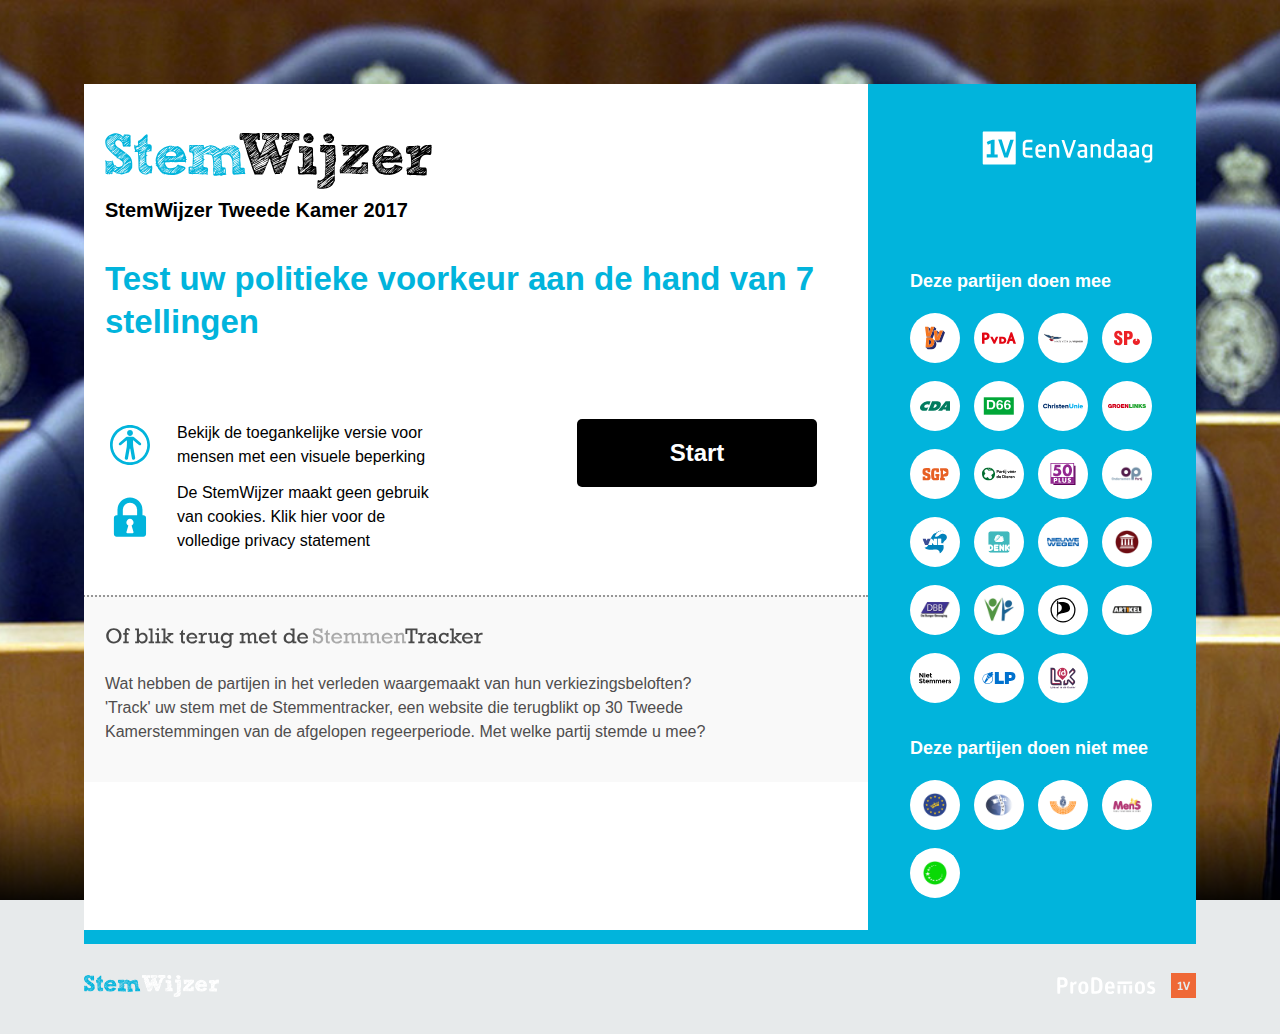
==== stemwijzer/index.html @ e11b2cb2 "orginised code" ====
<!DOCTYPE html>
<html lang="en">
    <head>
        <meta charset="UTF-8">
        <meta name="viewport" content="width=device-width, initial-scale=1.0">
        <meta http-equiv="X-UA-Compatible" content="ie=edge">
        <link rel="stylesheet" href="public/css/stemwijzer.css">
        <link rel="stylesheet" href="public/css/style.css">
        <title>StemWijzer</title>
    </head>
    <body>
        <div class="flex-wrapper">
            <div class="flex-wrapper__content">
                <div class="content">
                    <div class="application">
                        <div id="intro" data-section-name="intro" data-screen-id="1" class="active">
                            <div class="intro">
                                <div class="intro__comment">
                                    <a href="/" class="logo logo--stemwijzer"><span>StemWijzer</span></a>
                                    <div class="subject">
                                        StemWijzer Tweede Kamer 2017							
                                    </div>
                                    <div class="comment">
                                        <h2 class="comment__title">Test uw politieke voorkeur aan de hand van <span id="statementsAmount"></span> stellingen</h2>
                                        <p class="comment__description"><em> </em></p>
                                        <button class="btn btn--big btn--black btn--start js-start" onclick="start()">Start</button>
                                        <a class="intro__xsable" href="xsable">Bekijk de toegankelijke versie voor mensen met een visuele beperking</a>
                                        <a class="intro__privacy" href="privacy.html" target="_blank">De StemWijzer maakt geen gebruik van cookies. Klik hier voor de volledige privacy statement</a>
                                    </div>
                                    <div class="intro__adv">
                                        <div class="adv__container">
                                            <h2 class="adv__title">
                                                <a href="https://www.stemmentracker.nl/" target="_blank">
                                                <img src="public/gfx/logo-stemmentracker.svg"></a>
                                            </h2>
                                            <p class="adv__description">Wat hebben de partijen in het verleden waargemaakt van hun verkiezingsbeloften? 'Track' uw stem met de Stemmentracker, een website die terugblikt op 30 Tweede Kamerstemmingen van de afgelopen regeerperiode. Met welke partij stemde u mee?</p>
                                        </div>
                                    </div>
                                </div>
                                <div class="intro__parties">
                                    <div class="parties__logos">
                                        <img class="parties__partner" src="public/gfx/logo-1v.svg">
                                    </div>
                                    <h3 class="parties__title parties__title--highlight">Deze partijen doen mee</h3>
                                    <div class="parties">
                                        <div class="party">
                                            <a href="http://vvd.nl" target="_blank">
                                            <img class="party__logo" src="logos/vvd.svg" alt="VVD" title="VVD">
                                            </a>
                                        </div>
                                        <div class="party">
                                            <a href="https://www.pvda.nl/verkiezingen/verkiezingsprogramma/" target="_blank">
                                            <img class="party__logo" src="logos/pvda.svg" alt="PvdA" title="PvdA">
                                            </a>
                                        </div>
                                        <div class="party">
                                            <a href="http://pvv.nl/" target="_blank">
                                            <img class="party__logo" src="logos/pvv.svg" alt="PVV" title="PVV">
                                            </a>
                                        </div>
                                        <div class="party">
                                            <a href="https://www.sp.nl/" target="_blank">
                                            <img class="party__logo" src="logos/sp.svg" alt="SP" title="SP">
                                            </a>
                                        </div>
                                        <div class="party">
                                            <a href="https://www.cda.nl/" target="_blank">
                                            <img class="party__logo" src="logos/cda.svg" alt="CDA" title="CDA">
                                            </a>
                                        </div>
                                        <div class="party">
                                            <a href="http://d66.nl" target="_blank">
                                            <img class="party__logo" src="logos/d66.svg" alt="D66" title="D66">
                                            </a>
                                        </div>
                                        <div class="party">
                                            <a href="https://www.christenunie.nl/" target="_blank">
                                            <img class="party__logo" src="logos/christenunie.svg" alt="ChristenUnie" title="ChristenUnie">
                                            </a>
                                        </div>
                                        <div class="party">
                                            <a href="https://groenlinks.nl/" target="_blank">
                                            <img class="party__logo" src="logos/groenlinks.svg" alt="GroenLinks" title="GroenLinks">
                                            </a>
                                        </div>
                                        <div class="party">
                                            <a href="https://www.sgp.nl/" target="_blank">
                                            <img class="party__logo" src="logos/sgp.svg" alt="SGP" title="SGP">
                                            </a>
                                        </div>
                                        <div class="party">
                                            <a href="https://www.partijvoordedieren.nl/" target="_blank">
                                            <img class="party__logo" src="logos/pvdd.svg" alt="Partij voor de Dieren" title="Partij voor de Dieren">
                                            </a>
                                        </div>
                                        <div class="party">
                                            <a href="http://50pluspartij.nl/" target="_blank">
                                            <img class="party__logo" src="logos/50plus.svg" alt="50Plus" title="50Plus">
                                            </a>
                                        </div>
                                        <div class="party">
                                            <a href="http://www.ondernemerspartij.nl" target="_blank">
                                            <img class="party__logo" src="logos/ondernemerspartij.png" alt="OndernemersPartij" title="OndernemersPartij">
                                            </a>
                                        </div>
                                        <div class="party">
                                            <a href="http://vnl.nu" target="_blank">
                                            <img class="party__logo" src="logos/vnl.svg" alt="VNL" title="VNL">
                                            </a>
                                        </div>
                                        <div class="party">
                                            <a href="https://www.bewegingdenk.nl/" target="_blank">
                                            <img class="party__logo" src="logos/denk.svg" alt="DENK" title="DENK">
                                            </a>
                                        </div>
                                        <div class="party">
                                            <a href="http://nieuwewegen.nu" target="_blank">
                                            <img class="party__logo" src="logos/nieuwewegen.png" alt="Nieuwe Wegen" title="Nieuwe Wegen">
                                            </a>
                                        </div>
                                        <div class="party">
                                            <a href="https://forumvoordemocratie.nl/" target="_blank">
                                            <img class="party__logo" src="logos/forumvoordemocratie.png" alt="Forum voor Democratie" title="Forum voor Democratie">
                                            </a>
                                        </div>
                                        <div class="party">
                                            <a href="http://www.deburgerbeweging.nl/" target="_blank">
                                            <img class="party__logo" src="logos/burgerbeweging (2).png" alt="De Burger Beweging" title="De Burger Beweging">
                                            </a>
                                        </div>
                                        <div class="party">
                                            <a href="http://www.vrijzinnigepartij.nl" target="_blank">
                                            <img class="party__logo" src="logos/vrijzinnigepartij.png" alt="Vrijzinnige Partij" title="Vrijzinnige Partij">
                                            </a>
                                        </div>
                                        <div class="party">
                                            <a href="https://piratenpartij.nl/" target="_blank">
                                            <img class="party__logo" src="logos/piratenpartij.svg" alt="Piratenpartij" title="Piratenpartij">
                                            </a>
                                        </div>
                                        <div class="party">
                                            <a href="http://www.artikel1.org" target="_blank">
                                            <img class="party__logo" src="logos/artikel1.png" alt="Artikel 1" title="Artikel 1">
                                            </a>
                                        </div>
                                        <div class="party">
                                            <a href="http://www.nietstemmers.nl" target="_blank">
                                            <img class="party__logo" src="logos/nietstemmers.svg" alt="Niet Stemmers" title="Niet Stemmers">
                                            </a>
                                        </div>
                                        <div class="party">
                                            <a href="http://www.stemlp.nl" target="_blank">
                                            <img class="party__logo" src="logos/libertarischepartij.svg" alt="Libertarische Partij" title="Libertarische Partij">
                                            </a>
                                        </div>
                                        <div class="party">
                                            <a href="http://lokaalindekamer.nl" target="_blank">
                                            <img class="party__logo" src="logos/lokaalindekamer.svg" alt="Lokaal in de Kamer" title="Lokaal in de Kamer">
                                            </a>
                                        </div>
                                    </div>
                                    <h3 class="nonparties__title parties__title--highlight">Deze partijen doen niet mee</h3>
                                    <div class="nonparties">
                                        <div class="party">
                                            <a href="https://www.geenpeil.nl" target="_blank">
                                            <img class="party__logo" src="public/gfx/parties/geenpeil.png" alt="Geen Peil" title="Geen Peil">
                                            </a>
                                        </div>
                                        <div class="party">
                                            <a href="http://www.jezusleeft.nl/" target="_blank">
                                            <img class="party__logo" src="public/gfx/parties/jezusleeft.png" alt="Jezus Leeft" title="Jezus Leeft">
                                            </a>
                                        </div>
                                        <div class="party">
                                            <a href="https://stemnl.nl/web/Pages/index.html" target="_blank">
                                            <img class="party__logo" src="public/gfx/parties/stemnl.png" alt="StemNL" title="StemNL">
                                            </a>
                                        </div>
                                        <div class="party">
                                            <a href="https://sites.google.com/site/parasolpartijenstartpagina/" target="_blank">
                                            <img class="party__logo" src="public/gfx/parties/mensspirit.png" alt="MenS en Spirit/Basisinkomen Partij/V-R" title="MenS en Spirit/Basisinkomen Partij/V-R">
                                            </a>
                                        </div>
                                        <div class="party">
                                            <a href="https://deverkiezingswijzer.nl/politieke-partij/vrije-democratische-partij/" target="_blank">
                                            <img class="party__logo" src="public/gfx/parties/vdp.png" alt="Vrije Democratische Partij" title="Vrije Democratische Partij">
                                            </a>
                                        </div>
                                    </div>
                                </div>
                            </div>
                        </div>
                    </div>
                </div>
            </div>
        </div>
        <!-- Statement -->
        <div id="statements" data-section-name="statements" class="section active">
            <div class="statement js-statement" data-screen-id="29">
                <div class="statement__wrapper">
                    <h1 class="statement__title focused" tabindex="0" id="title"></h1>
                    <p class="statement__description" id="statement"></p>
                </div>
                <details class="statement__opinions js-parties-opinions" open="">
                    <summary class="opinions__title">Wat vinden de partijen?</summary>
                    <div class="opinions__wrapper">
                        <div class="opinion opinion--agree">
                            <h3 class="opinion__subtitle">Eens</h3>
                            <div id="opinionAgree">
                                <!-- <details class="opinion__party">
                                    <summary class="party__title">D66</summary>
                                    <p class="party__description">"D66 wil meer Europese Defensiesamenwerking. Ons streven voor de lange termijn is een Europese krijgsmacht. Met een vijandig Rusland en terreurorganisatie ISIS aan onze buitengrenzen heeft de EU dat ook nodig. Een Europese krijgsmacht is ook veel goedkoper dan wanneer ieder land alles zelf doet."</p>
                                </details> -->
                            </div>
                        </div>
                        <div class="opinion opinion--neither">
                            <h3 class="opinion__subtitle">Geen van beide</h3>
                            <div id="opinionAmbivalent">
                                <!-- <details class="opinion__party">
                                    <summary class="party__title">Niet Stemmers</summary>
                                    <p class="party__description">Geen toelichting gegeven</p>
                                </details> -->
                            </div>
                        </div>
                        <div class="opinion opinion--disagree">
                            <h3 class="opinion__subtitle">Oneens</h3>
                            <div id="opinionContra">
                                <!-- <details class="opinion__party">
                                    <summary class="party__title">VVD</summary>
                                    <p class="party__description">"Nederland moet zeggenschap houden over het eigen leger. Wij zijn daarom tegen een Europees leger. Wel is het goed om afspraken te maken over bijvoorbeeld gezamenlijke investeringen. "</p>
                                </details> -->
                            </div>
                        </div>
                    </div>
                </details>
                <div class="statement__actions">
                    <button class="btn btn--big btn--black btn--answer js-button-answer" data-position="1" onclick="awnser(3)">Eens</button>
                    <button class="btn btn--big btn--black btn--answer js-button-answer" data-position="0" onclick="awnser(2)">Geen van beide</button>
                    <button class="btn btn--big btn--black btn--answer js-button-answer" data-position="-1" onclick="awnser(1)">Oneens</button>
                    <button class="btn btn--big btn--skip" data-position="-2">
                    <span class="btn__skip--desktop" onclick="awnser()">Sla deze vraag over</span>
                    <span class="btn__skip--mobile">Swipe om over te slaan</span>
                    </button>
                </div>
            </div>
        </div>
        <!-- Result -->
        <div class="result" id="result">
            <div class="result__header">
                <h1 class="result__title">Uw mening komt het best overeen met: <span class="title__subtitle js-podium-winner">PvdA</span></h1>
                <div class="result__podium js-podium">
                    <div class="podium__item js-podium-item" data-party-id="1079" data-party-name="PvdA" style="display: inline-block;">
                        <svg class="podium__figure" version="1.1" viewBox="0 0 160 160">
                            <circle r="79" cy="81" cx="81" stroke-width="1" stroke="#D5D5D5" fill="#E7EAEB"></circle>
                            <circle r="62" cy="81" cx="81" stroke="" fill="#fff"></circle>
                            <circle class="figure__doughnut js-podium-item-doughnut" data-percentage="53" r="70" cy="81" cx="81" stroke-width="16" stroke="#01B4DC" fill="none"></circle>
                        </svg>
                        <a href="https://www.pvda.nl/verkiezingen/verkiezingsprogramma/"><img class="podium__party" src="logos/pvda.svg" title="PvdA" alt="PvdA"></a>
                        <span class="figure__caption"><strong><span class=" js-podium-item-percentage">53</span>%</strong>overeenkomst</span>
                    </div>
                    <div class="podium__item js-podium-item" data-party-id="1078" data-party-name="VVD" style="display: inline-block;">
                        <svg class="podium__figure" version="1.1" viewBox="0 0 160 160">
                            <circle r="79" cy="81" cx="81" stroke-width="1" stroke="#D5D5D5" fill="#E7EAEB"></circle>
                            <circle r="62" cy="81" cx="81" stroke="" fill="#fff"></circle>
                            <circle class="figure__doughnut js-podium-item-doughnut" data-percentage="50" r="70" cy="81" cx="81" stroke-width="16" stroke="#01B4DC" fill="none"></circle>
                        </svg>
                        <a href="http://vvd.nl"><img class="podium__party" src="logos/vvd.svg" title="VVD" alt="VVD"></a>
                        <span class="figure__caption"><strong><span class=" js-podium-item-percentage">50</span>%</strong>overeenkomst</span>
                    </div>
                    <div class="podium__item js-podium-item" data-party-id="1082" data-party-name="SGP" style="display: inline-block;">
                        <svg class="podium__figure" version="1.1" viewBox="0 0 160 160">
                            <circle r="79" cy="81" cx="81" stroke-width="1" stroke="#D5D5D5" fill="#E7EAEB"></circle>
                            <circle r="62" cy="81" cx="81" stroke="" fill="#fff"></circle>
                            <circle class="figure__doughnut js-podium-item-doughnut" data-percentage="50" r="70" cy="81" cx="81" stroke-width="16" stroke="#01B4DC" fill="none"></circle>
                        </svg>
                        <a href="https://www.sgp.nl/"><img class="podium__party" src="logos/sgp.svg" title="SGP" alt="SGP"></a>
                        <span class="figure__caption"><strong><span class=" js-podium-item-percentage">50</span>%</strong>overeenkomst</span>
                    </div>
                    <div class="podium__item js-podium-item" data-party-id="1100" data-party-name="Lokaal in de Kamer" style="display: none;">
                    </div>
                </div>
                <button class="btn btn--black btn--two-rows btn--compare-top">Vergelijk uw mening <span class="btn__subtitle">met deze partijen</span></button>
            </div>
        </div>
        <div class="footer">
            <div class="footer__wrapper">
                <div class="footer__logo footer__logo--stemwijzer">
                    <div class="logo logo--stemwijzer logo--stemwijzer-white js-home"></div>
                </div>
                <ul class="footer__navigation js-navigation">
                </ul>
                <div class="footer__navigation footer__navigation--home">
                    <a class="navigation__item navigation__item--no-arrow" href="#" target="_blank">Cookie Disclaimer</a>
                    <a class="navigation__item navigation__item--no-arrow" href="#" target="_blank">Colofon</a>
                </div>
                <div class="footer__logo footer__logo--prodemos">
                    <a class="logo logo--prodemos" href="https://www.prodemos.nl" target="_blank"></a>
                    <a class="logo logo--1v" href="http://www.eenvandaag.nl" target="_blank"></a>
                </div>
            </div>
        </div>
        <script src="js/data.js"></script>
        <script src="js/script.js"></script>
    </body>
</html>
---- stemwijzer/public/css/stemwijzer.css ----
html,
body,
div,
span,
applet,
object,
iframe,
h1,
h2,
h3,
h4,
h5,
h6,
p,
blockquote,
pre,
a,
abbr,
acronym,
address,
big,
cite,
code,
del,
dfn,
em,
img,
ins,
kbd,
q,
s,
samp,
small,
strike,
strong,
sub,
sup,
tt,
var,
b,
u,
i,
center,
dl,
dt,
dd,
ol,
ul,
li,
fieldset,
form,
label,
legend,
table,
caption,
tbody,
tfoot,
thead,
tr,
th,
td,
article,
aside,
canvas,
details,
embed,
figure,
figcaption,
footer,
header,
hgroup,
menu,
nav,
output,
ruby,
section,
summary,
time,
mark,
audio,
video {
    margin: 0;
    padding: 0;
    border: 0;
    font-size: 100%;
    font: inherit;
    vertical-align: baseline
}

article,
aside,
details,
figcaption,
figure,
footer,
header,
hgroup,
menu,
nav,
section {
    display: block
}

body {
    line-height: 1
}

ol,
ul {
    list-style: none
}

blockquote,
q {
    quotes: none
}

blockquote:before,
blockquote:after,
q:before,
q:after {
    content: '';
    content: none
}

table {
    border-collapse: collapse;
    border-spacing: 0
}

@keyframes fadeIn {
    from {
        opacity: 0
    }
    to {
        opacity: 1
    }
}

@keyframes highlight {
    from {
        background-color: transparent
    }
    to {
        background-color: #01B4DC;
        color: white
    }
}

@keyframes slideOut {
    from {
        max-height: 0;
        padding: 0
    }
    to {
        max-height: 2000px;
        padding: 2em 1em
    }
}

@keyframes slideToOpen {
    0% {
        opacity: 0;
        height: 0;
        transform: scaleY(0)
    }
    100% {
        opacity: 1;
        height: auto;
        transform: scaleY(1)
    }
}

@media (min-width:768px) {
    @keyframes slideOut {
        from {
            max-height: 0;
            padding: 0
        }
        to {
            max-height: 2000px;
            padding: 2em 20%
        }
    }
}

@media (min-width:1024px) {
    @keyframes slideOut {
        from {
            max-height: 0;
            padding: 0
        }
        to {
            max-height: 2000px;
            padding: 2em 20%
        }
    }
}

@media (min-width:1200px) {
    @keyframes slideOut {
        from {
            max-height: 0;
            padding: 0
        }
        to {
            max-height: 2000px;
            padding: 2em 30%
        }
    }
}

.btn {
    display: inline-block;
    padding: .65em .5em;
    background: transparent;
    border-radius: 5px;
    font-size: 14px;
    font-weight: bold;
    background-color: #E7EAEB;
    cursor: pointer
}

.btn.btn--black {
    background-color: black;
    color: white;
    transition: background-color .2s ease
}

.btn.btn--black:hover {
    background-color: #018aa9
}

.btn.btn--active {
    background-color: #01B4DC
}

.btn.btn--white {
    background-color: white;
    color: black
}

.btn.btn--big {
    font-size: 18px;
    line-height: 18px;
    min-height: 60px
}

.btn.btn--answer {
    float: left;
    vertical-align: middle;
    margin-right: 2%;
    width: 32%;
    min-width: 87px;
    max-width: 32%
}

.btn.btn--answer.btn--answer-last {
    margin-right: 0;
    margin-left: 0
}

.btn.btn--skip {
    width: 100%;
    background: white;
    font-weight: normal;
    color: #A8A8A8
}

.btn.btn--skip .btn__skip--desktop {
    display: none
}

.btn.btn--delete,
.btn.btn--select {
    background-color: white;
    font-size: 18px;
    line-height: 18px;
    font-weight: normal;
    text-decoration: underline;
    color: black;
    padding: .5em
}

.btn.btn--navigation {
    border-radius: 0;
    background-color: transparent
}

.btn.btn--external {
    background: white;
    color: black;
    font-weight: normal;
    font-size: 16px;
    padding: .65em 1em
}

.btn.btn--start {
    min-width: 188px;
    min-height: 68px
}

.btn.btn--back {
    width: 50px;
    height: 50px;
    background-repeat: no-repeat;
    background-position: 50%;
    background-image: url('../gfx/icon-arrow-back.svg');
    background-color: #E7EAEB;
    border-radius: 50px;
    transition: transform .2s
}

.btn.btn--back:hover {
    transform: translateX(-3px)
}

.btn.btn--forward {
    width: 50px;
    height: 50px;
    background-repeat: no-repeat;
    background-position: 50%;
    background-image: url('../gfx/icon-arrow-forward.svg');
    background-color: #E7EAEB;
    border-radius: 50px;
    transition: transform .2s
}

.btn.btn--forward:hover {
    transform: translateX(3px)
}

.btn.btn--back-to-result {
    padding: .5em 1em;
    border-radius: 5px;
    background-color: #e4e4e4
}

.btn.btn--back-to-result.highlight {
    animation: highlight .2s;
    animation-fill-mode: forwards
}

.btn.btn--no-click {
    cursor: default
}

.btn.btn--tab {
    border-radius: 4px 4px 0 0
}

.btn.btn--two-rows {
    height: 70px;
    padding: 0 2em
}

.btn.btn--two-rows .btn__subtitle {
    display: block;
    color: #979797;
    font-weight: normal;
    font-size: 12px;
    line-height: 1.5em;
    transition: color .2s
}

.btn.btn--two-rows:hover .btn__subtitle {
    color: white
}

.btn.btn--modal-close {
    min-width: 100px
}

.btn.btn--continue,
.btn.btn--result {
    -ms-flex: 1;
    flex: 1
}

html:not(.screenreader) .btn {
    border: 0;
    outline: 0
}

@media (max-width:320px) {
    .btn--answer,
    .btn--back-to-result {
        font-size: 13px !important
    }
}

@media (min-width:1024px) {
    .btn.btn--big {
        font-size: 24px;
        line-height: 24px
    }
    .btn.btn--answer {
        margin-right: 1.33%;
        width: auto;
        min-width: 188px
    }
    .btn.btn--answer.btn--answer-last {
        margin-right: 1.33%
    }
    .btn.btn--skip {
        float: left;
        width: auto
    }
    .btn.btn--skip .btn__skip--desktop {
        display: inline-block;
        position: relative;
        padding-right: 30px
    }
    .btn.btn--skip .btn__skip--desktop:after {
        content: '';
        position: absolute;
        display: inline-block;
        width: 24px;
        height: 24px;
        top: 1px;
        right: 0;
        background-image: url('../gfx/icon-backspace-right.svg');
        background-repeat: no-repeat;
        background-position: 50%;
        transition: transform .2s
    }
    .btn.btn--skip .btn__skip--desktop:hover:after {
        transform: translateX(10px)
    }
    .btn.btn--skip .btn__skip--mobile {
        display: none
    }
    .btn.btn--two-rows {
        font-size: 20px;
        line-height: 20px
    }
    .btn.btn--two-rows .btn__subtitle {
        font-size: 14px
    }
}

@media (min-width:1282px) {
    .btn.btn--skip {
        float: right
    }
}

.footer {
    height: 4em;
    max-width: 1255px
}

.footer .footer__wrapper {
    height: 100%;
    display: -ms-flexbox;
    display: flex;
    -ms-flex-direction: row;
    flex-direction: row;
    -ms-flex-pack: start;
    justify-content: flex-start
}

.footer .footer__logo {
    width: 50%;
    height: 100%
}

.footer .footer__logo .logo {
    width: 100%;
    height: 100%;
    background-size: 135px;
    background-repeat: no-repeat;
    background-position: 0 center
}

.footer .footer__logo.footer__logo--prodemos {
    display: -ms-flexbox;
    display: flex
}

.footer .footer__logo.footer__logo--prodemos .logo {
    width: 50%;
    -ms-flex-item-align: center;
    -ms-grid-row-align: center;
    align-self: center;
    background-position: right center;
    background-size: 100px
}

.footer .footer__logo.footer__logo--prodemos .logo.logo--prodemos {
    -ms-flex: 1;
    flex: 1
}

.footer .footer__logo.footer__logo--prodemos .logo.logo--1v {
    margin-left: 15px;
    width: 25px;
    height: 25px;
    background-size: cover
}

.footer .footer__navigation {
    display: none
}

@media (min-width:1024px) {
    .footer {
        display: block;
        margin: 0 auto;
        height: 6em
    }
    .footer .footer__logo {
        width: 175px
    }
    .footer .footer__logo .logo {
        background-position-y: 50%;
        cursor: pointer
    }
    .footer .footer__navigation {
        display: -ms-flexbox;
        display: flex;
        -ms-flex: 1;
        flex: 1;
        -ms-flex-align: center;
        align-items: center;
        font-size: 14px;
        font-weight: normal;
        color: white;
        height: auto;
        cursor: default
    }
    .footer .footer__navigation .navigation__item {
        -ms-flex-align: center;
        align-items: center;
        height: 25px;
        padding-right: 2.5em;
        padding-left: calc(2.5em - 13px);
        background-image: url('../gfx/icon-nav-arrow.svg');
        background-position: right top;
        background-repeat: no-repeat;
        opacity: .7
    }
    .footer .footer__navigation .navigation__item:first-child {
        padding-left: 0
    }
    .footer .footer__navigation .navigation__item:last-child {
        background-image: none
    }
    .footer .footer__navigation .navigation__item.navigation__item--active {
        font-weight: bold;
        cursor: pointer;
        opacity: 1
    }
    .footer .footer__navigation--home {
        display: none
    }
    .footer .footer__navigation--home .navigation__item {
        padding-left: 0
    }
    .footer .footer__navigation--home .navigation__item.navigation__item--no-arrow {
        display: inline-block;
        background-image: none;
        font-weight: bold;
        color: white;
        opacity: 1;
        text-decoration: none
    }
}

.content {
    display: block;
    background: white;
    width: 100%;
    max-width: 1255px;
    margin: 0 auto
}

.content .application {
    position: relative;
    width: 100%;
    overflow: hidden
}

.content .application>div[data-section-name] {
    display: none
}

.content .application>div[data-section-name].active {
    display: block
}

.content .application[data-current-section=intro] {
    overflow: visible
}

.content .application .application__progress {
    position: absolute;
    display: -ms-flexbox;
    display: flex;
    height: .5em;
    width: 100%
}

.content .application .application__progress:after {
    content: '';
    position: absolute;
    display: inline-block;
    background-color: #01B4DC;
    transition: width .3s ease-out;
    height: 100%;
    top: 0;
    left: 0
}

.content .application .application__progress[data-percentage='0']:after {
    width: 0
}

.content .application .application__progress[data-percentage='1']:after {
    width: 1%
}

.content .application .application__progress[data-percentage='2']:after {
    width: 2%
}

.content .application .application__progress[data-percentage='3']:after {
    width: 3%
}

.content .application .application__progress[data-percentage='4']:after {
    width: 4%
}

.content .application .application__progress[data-percentage='5']:after {
    width: 5%
}

.content .application .application__progress[data-percentage='6']:after {
    width: 6%
}

.content .application .application__progress[data-percentage='7']:after {
    width: 7%
}

.content .application .application__progress[data-percentage='8']:after {
    width: 8%
}

.content .application .application__progress[data-percentage='9']:after {
    width: 9%
}

.content .application .application__progress[data-percentage='10']:after {
    width: 10%
}

.content .application .application__progress[data-percentage='11']:after {
    width: 11%
}

.content .application .application__progress[data-percentage='12']:after {
    width: 12%
}

.content .application .application__progress[data-percentage='13']:after {
    width: 13%
}

.content .application .application__progress[data-percentage='14']:after {
    width: 14%
}

.content .application .application__progress[data-percentage='15']:after {
    width: 15%
}

.content .application .application__progress[data-percentage='16']:after {
    width: 16%
}

.content .application .application__progress[data-percentage='17']:after {
    width: 17%
}

.content .application .application__progress[data-percentage='18']:after {
    width: 18%
}

.content .application .application__progress[data-percentage='19']:after {
    width: 19%
}

.content .application .application__progress[data-percentage='20']:after {
    width: 20%
}

.content .application .application__progress[data-percentage='21']:after {
    width: 21%
}

.content .application .application__progress[data-percentage='22']:after {
    width: 22%
}

.content .application .application__progress[data-percentage='23']:after {
    width: 23%
}

.content .application .application__progress[data-percentage='24']:after {
    width: 24%
}

.content .application .application__progress[data-percentage='25']:after {
    width: 25%
}

.content .application .application__progress[data-percentage='26']:after {
    width: 26%
}

.content .application .application__progress[data-percentage='27']:after {
    width: 27%
}

.content .application .application__progress[data-percentage='28']:after {
    width: 28%
}

.content .application .application__progress[data-percentage='29']:after {
    width: 29%
}

.content .application .application__progress[data-percentage='30']:after {
    width: 30%
}

.content .application .application__progress[data-percentage='31']:after {
    width: 31%
}

.content .application .application__progress[data-percentage='32']:after {
    width: 32%
}

.content .application .application__progress[data-percentage='33']:after {
    width: 33%
}

.content .application .application__progress[data-percentage='34']:after {
    width: 34%
}

.content .application .application__progress[data-percentage='35']:after {
    width: 35%
}

.content .application .application__progress[data-percentage='36']:after {
    width: 36%
}

.content .application .application__progress[data-percentage='37']:after {
    width: 37%
}

.content .application .application__progress[data-percentage='38']:after {
    width: 38%
}

.content .application .application__progress[data-percentage='39']:after {
    width: 39%
}

.content .application .application__progress[data-percentage='40']:after {
    width: 40%
}

.content .application .application__progress[data-percentage='41']:after {
    width: 41%
}

.content .application .application__progress[data-percentage='42']:after {
    width: 42%
}

.content .application .application__progress[data-percentage='43']:after {
    width: 43%
}

.content .application .application__progress[data-percentage='44']:after {
    width: 44%
}

.content .application .application__progress[data-percentage='45']:after {
    width: 45%
}

.content .application .application__progress[data-percentage='46']:after {
    width: 46%
}

.content .application .application__progress[data-percentage='47']:after {
    width: 47%
}

.content .application .application__progress[data-percentage='48']:after {
    width: 48%
}

.content .application .application__progress[data-percentage='49']:after {
    width: 49%
}

.content .application .application__progress[data-percentage='50']:after {
    width: 50%
}

.content .application .application__progress[data-percentage='51']:after {
    width: 51%
}

.content .application .application__progress[data-percentage='52']:after {
    width: 52%
}

.content .application .application__progress[data-percentage='53']:after {
    width: 53%
}

.content .application .application__progress[data-percentage='54']:after {
    width: 54%
}

.content .application .application__progress[data-percentage='55']:after {
    width: 55%
}

.content .application .application__progress[data-percentage='56']:after {
    width: 56%
}

.content .application .application__progress[data-percentage='57']:after {
    width: 57%
}

.content .application .application__progress[data-percentage='58']:after {
    width: 58%
}

.content .application .application__progress[data-percentage='59']:after {
    width: 59%
}

.content .application .application__progress[data-percentage='60']:after {
    width: 60%
}

.content .application .application__progress[data-percentage='61']:after {
    width: 61%
}

.content .application .application__progress[data-percentage='62']:after {
    width: 62%
}

.content .application .application__progress[data-percentage='63']:after {
    width: 63%
}

.content .application .application__progress[data-percentage='64']:after {
    width: 64%
}

.content .application .application__progress[data-percentage='65']:after {
    width: 65%
}

.content .application .application__progress[data-percentage='66']:after {
    width: 66%
}

.content .application .application__progress[data-percentage='67']:after {
    width: 67%
}

.content .application .application__progress[data-percentage='68']:after {
    width: 68%
}

.content .application .application__progress[data-percentage='69']:after {
    width: 69%
}

.content .application .application__progress[data-percentage='70']:after {
    width: 70%
}

.content .application .application__progress[data-percentage='71']:after {
    width: 71%
}

.content .application .application__progress[data-percentage='72']:after {
    width: 72%
}

.content .application .application__progress[data-percentage='73']:after {
    width: 73%
}

.content .application .application__progress[data-percentage='74']:after {
    width: 74%
}

.content .application .application__progress[data-percentage='75']:after {
    width: 75%
}

.content .application .application__progress[data-percentage='76']:after {
    width: 76%
}

.content .application .application__progress[data-percentage='77']:after {
    width: 77%
}

.content .application .application__progress[data-percentage='78']:after {
    width: 78%
}

.content .application .application__progress[data-percentage='79']:after {
    width: 79%
}

.content .application .application__progress[data-percentage='80']:after {
    width: 80%
}

.content .application .application__progress[data-percentage='81']:after {
    width: 81%
}

.content .application .application__progress[data-percentage='82']:after {
    width: 82%
}

.content .application .application__progress[data-percentage='83']:after {
    width: 83%
}

.content .application .application__progress[data-percentage='84']:after {
    width: 84%
}

.content .application .application__progress[data-percentage='85']:after {
    width: 85%
}

.content .application .application__progress[data-percentage='86']:after {
    width: 86%
}

.content .application .application__progress[data-percentage='87']:after {
    width: 87%
}

.content .application .application__progress[data-percentage='88']:after {
    width: 88%
}

.content .application .application__progress[data-percentage='89']:after {
    width: 89%
}

.content .application .application__progress[data-percentage='90']:after {
    width: 90%
}

.content .application .application__progress[data-percentage='91']:after {
    width: 91%
}

.content .application .application__progress[data-percentage='92']:after {
    width: 92%
}

.content .application .application__progress[data-percentage='93']:after {
    width: 93%
}

.content .application .application__progress[data-percentage='94']:after {
    width: 94%
}

.content .application .application__progress[data-percentage='95']:after {
    width: 95%
}

.content .application .application__progress[data-percentage='96']:after {
    width: 96%
}

.content .application .application__progress[data-percentage='97']:after {
    width: 97%
}

.content .application .application__progress[data-percentage='98']:after {
    width: 98%
}

.content .application .application__progress[data-percentage='99']:after {
    width: 99%
}

.content .application .application__progress[data-percentage='100']:after {
    width: 100%
}

.content .application .application__navigation {
    z-index: 1;
    position: absolute;
    top: .5em;
    left: 0;
    height: auto;
    width: 100%;
    max-height: 6em;
    padding: 1em
}

.content .application .application__navigation .btn--forward {
    float: right
}

.content .application .application__navigation .btn--back-to-result {
    font-size: 18px;
    position: absolute;
    left: calc(50% - 61px);
    top: 7px
}

@media (min-width:321px) {
    .content .application .application__navigation .btn--back-to-result {
        left: calc(50% - 82px)
    }
}

@media (min-width:768px) {
    .content .application .application__progress .progress__step:before {
        width: 22px;
        height: 22px;
        border-radius: 22px;
        left: calc(50% - 11px);
        top: calc(50% - 11px)
    }
}

@media (min-width:920px) {
    .content .application .application__progress .progress__step:before {
        width: 31px;
        height: 31px;
        border-radius: 31px;
        left: calc(50% - 16px);
        top: calc(50% - 16px)
    }
}

*,
*:before,
*:after {
    box-sizing: border-box
}

html,
body {
    font-family: Arial, Helvetica, sans-serif;
    line-height: 1.5;
    font-size: 14px;
    -webkit-font-smoothing: antialiased;
    text-rendering: optimizeLegibility
}

body {
    padding: .5em;
    background-color: #E7EAEB;
    background-repeat: no-repeat;
    background-position: top center;
    background-attachment: fixed;
    background-size: cover;
    position: relative
}

body:after {
    content: '';
    z-index: -1;
    display: block;
    position: fixed;
    height: 50%;
    bottom: 0;
    left: 0;
    right: 0;
    background: linear-gradient(to bottom, rgba(0, 0, 0, 0), rgba(0, 0, 0, 0.9))
}

html.browser-ie body:after {
    display: none
}

.logo {
    display: inline-block;
    background-repeat: no-repeat
}

.logo span {
    display: none
}

.logo.logo--stemwijzer {
    height: 56px;
    width: 270px;
    background-size: contain;
    background-position: center left;
    background-image: url('../gfx/logo-stemwijzer.svg')
}

.logo.logo--stemwijzer-white {
    background-image: url('../gfx/logo-stemwijzer-white.png')
}

.logo.logo--prodemos {
    height: 35px;
    width: 216px;
    background-image: url('../gfx/logo-prodemos.svg')
}

.logo.logo--eenvandaag {
    height: 15px;
    width: 87px;
    background-image: url('../gfx/logo-1v.svg')
}

.logo.logo--1v {
    height: 25px;
    width: 25px;
    background-image: url('../gfx/logo-1v-small.svg')
}

.logo.logo--facebook {
    height: 37px;
    width: 37px;
    background-image: url('../gfx/logo-facebook.svg')
}

.logo.logo--linkedin {
    height: 37px;
    width: 37px;
    background-image: url('../gfx/logo-linkedin.svg')
}

.logo.logo--twitter {
    height: 37px;
    width: 37px;
    background-image: url('../gfx/logo-twitter.svg')
}

.logo.logo--whatsapp {
    display: none;
    height: 37px;
    width: 37px;
    background-image: url('../gfx/logo-whatsapp.svg')
}

.logo.logo--vvd {
    background-image: url('../gfx/parties/vvd.svg');
    background-size: 60%;
    background-position: center
}

.logo.logo--pvda {
    background-image: url('../gfx/parties/pvda.svg');
    background-size: 100%;
    background-position: center
}

html.mobile .logo.logo--whatsapp {
    display: inline-block
}

details>summary::before {
    content: '' !important
}

@media (min-width:768px) {
    body {
        background-image: url('../gfx/background-1024.jpg')
    }
    body:after {
        height: 100px
    }
}

@media (min-width:1024px) {
    body {
        background-image: url('../gfx/background.jpg')
    }
}

@media (min-width:375px) {
    .logo.logo--stemwijzer {
        height: 56px;
        width: 331px
    }
}

@media (min-width:768px) {
    body {
        padding: 2em 2em 0 2em
    }
}

@media (min-width:1024px) {
    body {
        padding: 6em 6em 0 6em
    }
}

@media (min-width:1200px) and (min-height:800px) {
    body {
        background-position-y: center;
        background-size: cover
    }
}

@media (min-height:800px) and (orientation:portrait) {
    body {
        background-position-y: center;
        background-size: cover
    }
}

body[data-current-section=intro] .content {
    max-width: 1164px
}

body[data-current-section=intro] .content .application {
    overflow: visible
}

body[data-current-section=intro] .footer {
    max-width: 1164px
}

body[data-current-section=intro] .footer .footer__navigation {
    opacity: 0
}

body[data-current-section=intro] .footer .footer__navigation--home {
    display: none
}

.intro {
    display: -ms-flexbox;
    display: flex;
    -ms-flex-direction: column;
    flex-direction: column;
    min-height: calc(100vh - 5em);
    width: 100%;
    height: 100%;
    background: #01B4DC
}

.intro .intro__comment {
    padding: 2.5em 1.5em 1.5em;
    background: white
}

.intro .intro__comment .subject {
    font-family: 'Arial';
    font-size: 20px;
    font-weight: bold
}

.intro .intro__comment .comment .comment__title {
    font-size: 22px;
    font-weight: bold;
    color: #01B4DC;
    line-height: 1.3em;
    padding: 1em 0
}

.intro .intro__comment .comment .comment__description {
    font-size: 16px;
    padding-bottom: 2em;
    color: #4F4D4D
}

.intro .intro__comment .comment .btn--start {
    margin-bottom: 2em
}

.intro .intro__xsable,
.intro .intro__privacy {
    display: block;
    padding: 0 0 0 4.5em;
    margin-bottom: 2em;
    color: black;
    font-size: 16px;
    text-decoration: none
}

.intro .intro__xsable {
    background-image: url('../gfx/icon-xsable.svg');
    background-repeat: no-repeat;
    background-position: 5px center;
    background-size: 40px 20px
}

.intro .intro__privacy {
    background-image: url('../gfx/icon-lock.svg');
    background-repeat: no-repeat;
    background-position: center left;
    background-size: 50px 25px
}

.intro .intro__parties {
    -ms-flex: 1 0 auto;
    flex: 1 0 auto;
    padding: 2.5em 1.5em 1.5em;
    padding-bottom: 0
}

.intro .intro__parties .parties__logos {
    width: 100%;
    text-align: left
}

.intro .intro__parties .parties__partner {
    width: 173px;
    height: 36px
}

.intro .intro__parties .parties__title,
.intro .intro__parties .nonparties__title {
    padding-bottom: 1em;
    font-size: 18px;
    color: white
}

.intro .intro__parties .parties__title.parties__title--highlight,
.intro .intro__parties .nonparties__title.parties__title--highlight {
    padding-top: 2em;
    font-weight: bold
}

.intro .intro__parties .nonparties__title.parties__title--highlight {
    padding-top: 0
}

.intro .parties,
.intro .nonparties {
    display: -ms-flexbox;
    display: flex;
    -ms-flex-pack: start;
    justify-content: flex-start;
    -ms-flex-wrap: wrap;
    flex-wrap: wrap
}

.intro .parties .party,
.intro .nonparties .party {
    overflow: hidden;
    width: 50px;
    height: 50px;
    margin: 0 14px 18px 0;
    background: white;
    border-radius: 50px;
    transition: transform .2s ease
}

.intro .parties .party:hover,
.intro .nonparties .party:hover {
    transform: scale(2);
    box-shadow: 1px 1px 8px rgba(0, 0, 0, 0.25)
}

.intro .parties .party .party__logo,
.intro .nonparties .party .party__logo {
    width: 80%;
    height: 80%;
    margin: 10% 0 0 10%;
    background-position: center center;
    background-size: 90%;
    background-repeat: no-repeat
}

.intro__adv {
    clear: both;
    border-top: 2px dotted #979797;
    background: #f9f9f9;
    padding: 2.5em 1.5em 0;
    margin: 1.5em -1.5em -1.5em
}

.intro__adv .adv__title img {
    width: 100%;
    opacity: .7;
    border-bottom: 2px solid transparent;
    margin-bottom: 1em
}

.intro__adv .adv__title:hover img {
    border-bottom-color: black
}

.intro__adv .adv__description {
    font-size: 16px;
    color: #4F4D4D;
    padding-bottom: 1.5em
}

@media (min-width:768px) {
    body[data-current-section=intro]:after {
        opacity: 0
    }
    .intro {
        min-height: calc(100vh - 7em)
    }
    .intro .intro__comment {
        padding: 5em 10% 2.5em
    }
    .intro .intro__comment .subject {
        max-width: 340px
    }
    .intro .intro__comment .subject .subject__partner {
        overflow: none;
        width: 279px;
        margin-right: 2em
    }
    .intro .intro__comment .subject .subject__title {
        text-align: center
    }
    .intro .intro__xsable {
        background-size: 40px 40px
    }
    .intro .intro__privacy {
        background-size: 50px 50px
    }
    .intro .intro__parties {
        text-align: left;
        padding: 3em 10% 0
    }
    .intro .parties,
    .intro .nonparties {
        -ms-flex-pack: start;
        justify-content: flex-start;
        margin-bottom: 1em
    }
    .intro .intro__xsable,
    .intro .intro__privacy {
        max-width: 330px
    }
    .intro .btn.btn--start {
        float: right
    }
    .intro__adv {
        clear: none;
        padding: 5% 10% 2.5em;
        margin: 1.5em -12.5% -2.5em
    }
    .intro__adv .adv__title {
        max-width: 381px
    }
}

@media (min-width:1140px) and (min-height:795px) {
    body[data-current-section=intro] {
        padding: 0
    }
    body[data-current-section=intro] .flex-wrapper {
        display: -ms-flexbox;
        display: flex;
        -ms-flex-flow: row wrap;
        flex-flow: row wrap;
        -ms-flex-pack: start;
        justify-content: flex-start;
        height: 100vh
    }
    body[data-current-section=intro] .flex-wrapper__content {
        width: 100%;
        -ms-flex-item-align: center;
        -ms-grid-row-align: center;
        align-self: center
    }
    body[data-current-section=intro] .footer .footer__navigation--home {
        display: -ms-flexbox;
        display: flex
    }
    #intro[data-section-name=intro]:after {
        content: '';
        display: block;
        background-color: #01B4DC;
        height: 1em
    }
    .intro {
        min-height: auto;
        -ms-flex-direction: row;
        flex-direction: row
    }
    .intro .intro__comment {
        -ms-flex: 1 0 auto;
        flex: 1 0 auto;
        width: 500px;
        padding: 4.5em 3.5em 0;
        margin-top: -1em;
        margin-left: -2em
    }
    .intro .intro__comment .comment {
        max-width: 712px;
        margin-bottom: 20px
    }
    .intro .intro__comment .comment .comment__title {
        font-size: 33px
    }
    .intro .intro__comment .comment .comment__description {
        margin-bottom: 10px
    }
    .intro .intro__comment .comment .btn.btn--start {
        min-width: 240px
    }
    .intro .intro__xsable,
    .intro .intro__privacy {
        margin: .75em 0
    }
    .intro .intro__parties {
        text-align: left;
        padding: 3.25em 3em 0;
        min-width: 328px;
        max-width: 328px
    }
    .intro .intro__parties .parties__logos {
        width: 100%;
        text-align: right;
        margin-bottom: 60px
    }
    .intro .parties,
    .intro .nonparties {
        -ms-flex-pack: start;
        justify-content: flex-start
    }
    .intro .parties .party:nth-child(4n),
    .intro .nonparties .party:nth-child(4n) {
        margin-right: 0
    }
    .intro__adv {
        clear: both;
        display: -ms-flexbox;
        display: flex;
        -ms-flex-align: center;
        align-items: center;
        -ms-flex-pack: justify;
        justify-content: space-between;
        padding: 2em 3.5em 1em;
        margin: 3em -3.5em 0
    }
    .intro__adv .adv__container {
        width: 630px
    }
    .intro__adv .adv__title {
        width: 60%
    }
}

html.presentation body[data-current-section=intro] .intro .intro__comment {
    padding-bottom: 0
}

html.presentation body[data-current-section=intro] .intro .intro__comment .intro__adv {
    display: none
}

html.presentation body[data-current-section=intro] .intro .intro__parties {
    padding-top: 10px
}

html.presentation body[data-current-section=intro] .intro .intro__parties .parties__logos {
    display: none
}

.statements {
    display: -ms-flexbox;
    display: flex;
    -ms-flex-direction: row;
    flex-direction: row;
    transition: transform .2s ease-out
}

.statement {
    display: -ms-flexbox;
    display: flex;
    -ms-flex-direction: column;
    flex-direction: column;
    -ms-flex: 1 0 auto;
    flex: 1 0 auto;
    min-height: calc(100vh - 5em);
    width: 100%;
    height: 100%;
    padding: 7em 1em 0 1em;
    margin-bottom: -3em
}

.statement .statement__wrapper {
    max-width: 815px;
    padding: 0 .5em
}

.statement .statement__title {
    color: #01B4DC;
    font-family: 'Arial';
    font-weight: bold;
    font-size: 22px
}

.statement .statement__description {
    font-family: 'Arial';
    font-size: 22px;
    margin-bottom: 1em
}

.statement .statement__opinions {
    -ms-flex: 1 0 auto;
    flex: 1 0 auto;
    padding: .75em .5em;
    margin-bottom: 1em;
    border: 1px solid transparent;
    border-radius: 5px;
    font-family: 'Arial';
    font-size: 18px
}

.statement .statement__opinions[open],
.statement .statement__opinions.open {
    background-color: #f3f3f3;
    border-color: #e4e4e4
}

.statement .statement__opinions[open] .opinions__title,
.statement .statement__opinions.open .opinions__title {
    display: inline-block;
    width: 100%;
    background-image: url('../gfx/icon-close.svg');
    background-position: top 5px right 0;
    background-repeat: no-repeat;
    background-size: 18px
}

.statement .statement__opinions[open]>.opinion,
.statement .statement__opinions.open>.opinion {
    transform-origin: top;
    animation: slideToOpen .2s ease-in-out
}

.statement .statement__opinions .opinions__title {
    cursor: pointer;
    position: relative;
    padding-left: 2.5em
}

.statement .statement__opinions .opinions__title::-webkit-details-marker {
    display: none
}

.statement .statement__opinions .opinions__title:before {
    content: '';
    position: absolute;
    top: 0;
    left: 0;
    width: 34px;
    height: 24px;
    background-image: url('../gfx/icon-forum.svg')
}

.statement .statement__opinions .opinion {
    margin-top: .5em
}

.statement .statement__opinions .opinion .opinion__subtitle {
    padding: .25em .5em;
    font-weight: bold;
    border-bottom: 2px solid black
}

.statement .statement__opinions .opinion .opinion__party {
    font-size: 14px;
    padding: .75em;
    border-bottom: 1px solid #979797;
    background-image: url('../gfx/icon-drop-down.svg');
    background-position: top .5em right .75em;
    background-repeat: no-repeat
}

.statement .statement__opinions .opinion .opinion__party:last-child {
    border-bottom: none
}

.statement .statement__opinions .opinion .opinion__party .party__description {
    opacity: 0;
    height: 0;
    transform: scaleY(0);
    margin-top: 1em;
    color: #4F4D4D
}

.statement .statement__opinions .opinion .opinion__party[open],
.statement .statement__opinions .opinion .opinion__party.open {
    background-image: url('../gfx/icon-close-small.svg');
    background-position: top 1em right 1em
}

.statement .statement__opinions .opinion .opinion__party[open]>.party__description,
.statement .statement__opinions .opinion .opinion__party.open>.party__description {
    transform-origin: top;
    opacity: 1;
    height: auto;
    transform: scaleY(1)
}

.statement .statement__opinions .opinion .opinion__party .party__title {
    display: inline-block;
    width: 100%;
    cursor: pointer
}

.statement .statement__opinions .opinion .opinion__party .party__title::-webkit-details-marker {
    display: none
}

html .statement .statement__opinions .opinions__title {
    outline: 0
}

html .statement .statement__opinions .opinion .opinion__party .party__title {
    outline: 0
}

@media (min-width:375px) {
    .statement {
        padding-bottom: 1em;
        margin-bottom: 0
    }
}

@media (min-width:768px) {
    .statement {
        width: 80%;
        margin: 0 10%;
        min-height: calc(100vh - 7em)
    }
    .statement .statement__title {
        margin-bottom: 1em
    }
}

@media (min-width:1024px) and (max-height:768px) {
    body {
        padding-top: 2em
    }
}

@media (min-width:1024px) {
    .statement {
        min-height: calc(100vh - 12.2em)
    }
    .statement .statement__title {
        font-size: 28px
    }
    .statement .statement__description {
        font-size: 28px;
        min-height: 125px
    }
    .statement .statement__wrapper {
        -ms-flex-order: 0;
        order: 0;
        -ms-flex: 0 0 auto;
        flex: 0 0 auto
    }
    .statement .statement__opinions {
        -ms-flex-order: 2;
        order: 2;
        padding: .75em 0
    }
    .statement .statement__opinions[open],
    .statement .statement__opinions.open {
        padding: .75em 1.8em;
        background-position: top 1.4em right 1.8em
    }
    .statement .statement__opinions[open] .opinions__title,
    .statement .statement__opinions.open .opinions__title {
        margin: 1em 0
    }
    .statement .statement__opinions .opinions__title {
        font-size: 24px;
        padding: 0 0 0 2.2em
    }
    .statement .statement__opinions .opinions__title:before {
        top: 6px
    }
    .statement .statement__opinions .opinions__wrapper {
        display: -ms-flexbox;
        display: flex;
        -ms-flex-pack: justify;
        justify-content: space-between
    }
    .statement .statement__opinions .opinions__wrapper .opinion {
        width: 30%
    }
    .statement .statement__opinions .opinions__wrapper .opinion .opinion__party .party__description {
        font-size: 12px
    }
    .statement .statement__actions {
        -ms-flex-order: 1;
        order: 1;
        margin: 4em 0
    }
}

@media (min-width:1200px) {
    .statement .statement__title {
        font-size: 33px
    }
    .statement .statement__description {
        font-size: 33px;
        min-height: 155px
    }
    .statement .statement__opinions .opinions__wrapper .opinion .opinion__party .party__description {
        font-size: 14px
    }
}

.themes {
    display: -ms-flexbox;
    display: flex;
    -ms-flex-direction: column;
    flex-direction: column;
    min-height: calc(100vh - 5em);
    width: 100%;
    height: 100%;
    padding: 7em 1em 0
}

.themes .themes__wrapper {
    z-index: 1;
    max-width: 815px;
    padding: 0 .5em
}

.themes .themes__title {
    color: #01B4DC;
    font-family: 'Arial';
    font-weight: bold;
    font-size: 22px
}

.themes .themes__description {
    font-family: 'Arial';
    font-size: 18px;
    margin-bottom: 1em;
    max-width: 682px
}

.themes .themes__description a,
.themes .themes__description .link {
    text-decoration: none;
    color: #01B4DC;
    cursor: pointer
}

.themes .themes__actions {
    height: 70px;
    display: -ms-flexbox;
    display: flex;
    -ms-flex-align: start;
    align-items: flex-start;
    -ms-flex-pack: end;
    justify-content: flex-end
}

.themes .themes__actions .btn--continue,
.themes .themes__actions .btn--result {
    -ms-flex: 1;
    flex: 1;
    -ms-flex-pack: justify;
    justify-content: space-between;
    min-width: 186px;
    max-width: 186px
}

.themes .themes__actions.themes__actions--bottom {
    display: -ms-flexbox;
    display: flex;
    -ms-flex-pack: justify;
    justify-content: space-between;
    height: auto;
    margin: 2em .5em 1em
}

.themes .themes__actions.themes__actions--bottom .btn--delete {
    text-decoration: none;
    font-size: 14px
}

.themes .themes__actions.themes__actions--bottom .btn--delete:before {
    content: '';
    display: inline-block;
    font-size: 12px;
    font-weight: bold;
    width: 10px;
    height: 10px;
    margin-right: 8px;
    margin-left: 5px;
    background-image: url('../gfx/icon-cross.svg');
    background-repeat: no-repeat
}

.themes .themes__actions.themes__actions--primary {
    margin-top: 2em
}

.themes .themes__opinions {
    -ms-flex: 1 0 auto;
    flex: 1 0 auto;
    margin: 2em -1em 0;
    padding: 1.5em;
    background-color: #E7EAEB
}

.themes .themes__opinions .opinions__title {
    font-family: 'Arial';
    font-weight: bold;
    font-size: 22px;
    margin: .5em 0 1em
}

.themes .themes__opinions .opinions__help {
    font-family: 'Arial';
    font-weight: bold;
    font-size: 18px;
    padding: 1em 0;
    margin-bottom: 1em;
    border-bottom: 3px solid black
}

.themes .themes__opinions .opinions__item {
    display: -ms-inline-flexbox;
    display: inline-flex;
    width: 100%;
    -ms-flex-flow: row wrap;
    flex-flow: row wrap;
    -ms-flex-align: center;
    align-items: center;
    padding: 0;
    border-bottom: 1px solid #979797
}

.themes .themes__opinions .opinions__item .item__checkbox {
    display: none
}

.themes .themes__opinions .opinions__item .item__checkbox+label {
    display: -ms-flexbox;
    display: flex;
    -ms-flex-align: center;
    align-items: center;
    width: calc(100% - 40px);
    height: 100%;
    padding: .9em 0;
    cursor: pointer
}

.themes .themes__opinions .opinions__item .item__checkbox+label span {
    -ms-flex-order: 2;
    order: 2
}

.themes .themes__opinions .opinions__item .item__checkbox+label:before {
    -ms-flex-order: 1;
    order: 1;
    content: '';
    display: inline-block;
    width: 19px;
    height: 19px;
    margin: -1px 10px 0 7px;
    vertical-align: middle;
    background-image: url('../gfx/icon-checkbox.svg');
    background-repeat: no-repeat;
    cursor: pointer;
    cursor: hand
}

.themes .themes__opinions .opinions__item .item__checkbox:checked+label:before {
    background-image: url('../gfx/icon-checkbox-checked.svg')
}

.themes .themes__opinions .opinions__item .item__checkbox:checked+label span {
    color: #01B4DC;
    -ms-flex-order: 3;
    order: 3
}

.themes .themes__opinions .opinions__item .item__checkbox:checked+label:after {
    -ms-flex-order: 2;
    order: 2;
    content: '';
    display: inline-block;
    width: 19px;
    height: 19px;
    background-image: url('../gfx/icon-red-dot.svg');
    background-repeat: no-repeat;
    background-position: 0 50%
}

.themes .themes__opinions .opinions__item .item__help {
    width: 30px;
    height: 30px;
    background-image: url('../gfx/icon-question-mark.svg');
    background-repeat: no-repeat;
    background-position: 50%;
    background-color: transparent;
    cursor: pointer
}

.themes .themes__opinions .opinions__item.opinions__item--empty {
    display: none;
    border-bottom: 0;
    height: 46px
}

html .themes .themes__opinions .opinions__item .item__help {
    border: 0;
    outline: none
}

@media (max-width:375px) {
    .themes--parties .themes__actions.themes__actions--bottom .btn--select {
        margin-bottom: 10px
    }
}

@media (min-width:768px) {
    .themes {
        width: 80%;
        margin: 0 10%;
        min-height: calc(100vh - 7em)
    }
    .themes .themes__title {
        margin-bottom: 1em
    }
    .themes .themes__opinions {
        margin: 0 -16%;
        padding: 0 16% 2em
    }
    .themes .themes__opinions .opinions__title {
        margin: 2em 0
    }
    .themes .themes__opinions .opinions__list {
        -moz-column-count: 2;
        column-count: 2
    }
    .themes .themes__opinions .opinions__list .opinions__item.opinions__item--empty {
        display: block
    }
    .themes .themes__actions {
        height: 80px
    }
    .themes .themes__actions.themes__actions--primary {
        display: none
    }
}

@media (min-width:1024px) {
    .themes {
        min-height: calc(100vh - 12.2em)
    }
    .themes .themes__wrapper {
        -ms-flex-order: 0;
        order: 0;
        -ms-flex: 0 0 auto;
        flex: 0 0 auto
    }
    .themes .themes__wrapper .themes__title {
        font-size: 33px
    }
    .themes .themes__wrapper .themes__description {
        font-size: 18px;
        margin-bottom: 3em
    }
    .themes .themes__actions {
        height: 90px
    }
    .themes .themes__actions .btn--result {
        max-width: 190px
    }
    .themes .themes__actions .btn--tab {
        height: 90px;
        padding: .7em 1.65em 1.5em
    }
}

@media (min-width:1200px) {
    .themes .themes__opinions {
        padding: 0 16% 2em
    }
    .themes .themes__opinions .opinions__list {
        -moz-column-count: 3;
        column-count: 3
    }
    .themes .themes__opinions .opinions__list .opinions__item.opinions__item--empty {
        display: none
    }
}

.themes--parties .themes__actions.themes__actions--bottom {
    margin: 2em .5em;
    -ms-flex-flow: row wrap;
    flex-flow: row wrap;
    -ms-flex-pack: start;
    justify-content: flex-start
}

.themes--parties .themes__actions.themes__actions--bottom button {
    margin-bottom: 10px
}

.themes--parties .themes__actions.themes__actions--bottom .actions__secondary {
    display: -ms-flexbox;
    display: flex;
    width: 100%;
    margin-bottom: 1em
}

.themes--parties .themes__actions.themes__actions--bottom .btn--select {
    text-decoration: none;
    font-size: 14px;
    margin-right: 10px
}

.themes--parties .themes__actions.themes__actions--bottom .btn--select:before {
    content: '';
    display: inline-block;
    font-size: 12px;
    font-weight: bold;
    width: 17px;
    height: 10px;
    margin-right: 8px;
    margin-left: 5px;
    background-image: url('../gfx/icon-select-all.svg');
    background-repeat: no-repeat
}

.themes--parties .themes__actions.themes__actions--bottom .btn--result {
    width: 100%
}

.themes--parties .themes__actions.themes__actions--bottom .btn--sitting:before {
    background-image: url('../gfx/icon-sitting-parties.svg');
    height: 16px;
    margin-bottom: -3px
}

.themes--parties .themes__actions.themes__actions--bottom .btn--custom:before {
    background-image: url('../gfx/icon-custom-parties.svg');
    height: 16px;
    margin-bottom: -3px
}

.themes--parties .themes__opinions .opinions__item .item__checkbox:checked+label {
    font-weight: bold
}

.themes--parties .themes__opinions .opinions__item .item__checkbox:checked+label span {
    color: black
}

.themes--parties .themes__opinions .opinions__item .item__checkbox:checked+label:after {
    display: none
}

.themes--parties .themes__opinions .opinions__help {
    font-family: 'Arial';
    font-weight: bold;
    font-size: 22px;
    padding: 0;
    margin: .5em 0 1em;
    border: 0
}

@media (min-width:768px) {
    .themes--parties .themes__actions--bottom {
        -ms-flex-flow: row wrap;
        flex-flow: row wrap
    }
    .themes--parties .themes__actions--bottom .actions__secondary {
        width: auto;
        margin-bottom: 0
    }
    .themes--parties .themes__actions--bottom .actions__secondary .btn--select {
        margin-right: 1em
    }
    .themes--parties .themes__actions--bottom .btn--result {
        width: auto
    }
    .themes--parties .themes__opinions .opinions__help {
        margin: 2em 0
    }
}

.result {
    display: -ms-flexbox;
    display: flex;
    -ms-flex-direction: column;
    flex-direction: column;
    -ms-flex: 1 0 auto;
    flex: 1 0 auto;
    min-height: calc(100vh - 5em);
    width: 100%;
    height: 100%
}

.result .result__header {
    padding: 5em 1em 3em;
    border-bottom: 1px solid #e4e4e4;
    background-color: #E7EAEB;
    border: 1px bottom #e4e4e4
}

.result .result__header .result__title {
    text-align: center;
    font-family: 'Arial';
    font-weight: bold;
    font-size: 22px
}

.result .result__header .result__title .title__subtitle {
    opacity: 0;
    animation: fadeIn .5s ease-in-out 2.5s;
    animation-fill-mode: forwards
}

.result .result__header .result__podium {
    display: -ms-flexbox;
    display: flex;
    -ms-flex-direction: row;
    flex-direction: row;
    -ms-flex-pack: center;
    justify-content: center;
    height: calc(118px + 3.5em);
    min-height: calc(118px + 3.5em);
    max-height: 200px;
    margin: 3em 0
}

.result .result__header .result__podium .podium__item {
    display: none;
    position: relative;
    width: 100%;
    height: auto;
    max-width: 118px;
    margin-right: 1em;
    vertical-align: middle;
    overflow: hidden
}

.result .result__header .result__podium .podium__item .podium__party {
    opacity: 0;
    z-index: 1;
    display: block;
    position: relative;
    top: 10px;
    left: 0;
    width: 50%;
    height: auto;
    margin: 10px 25%;
    animation: fadeIn .5s ease-in-out 2s;
    animation-fill-mode: forwards
}

.result .result__header .result__podium .podium__item .podium__figure {
    display: inline-block;
    position: absolute;
    top: 0;
    left: 0;
    width: 100%;
    transform: rotate(-90.1deg)
}

.result .result__header .result__podium .podium__item .figure__doughnut {
    stroke-dasharray: 439.8229715px;
    stroke-dashoffset: 439.8229715px
}

.result .result__header .result__podium .podium__item .figure__doughnut[data-percentage='0'] {
    animation: doughnut-0 1s ease-out forwards
}

.result .result__header .result__podium .podium__item .figure__doughnut[data-percentage='1'] {
    animation: doughnut-1 1s ease-out forwards
}

.result .result__header .result__podium .podium__item .figure__doughnut[data-percentage='2'] {
    animation: doughnut-2 1s ease-out forwards
}

.result .result__header .result__podium .podium__item .figure__doughnut[data-percentage='3'] {
    animation: doughnut-3 1s ease-out forwards
}

.result .result__header .result__podium .podium__item .figure__doughnut[data-percentage='4'] {
    animation: doughnut-4 1s ease-out forwards
}

.result .result__header .result__podium .podium__item .figure__doughnut[data-percentage='5'] {
    animation: doughnut-5 1s ease-out forwards
}

.result .result__header .result__podium .podium__item .figure__doughnut[data-percentage='6'] {
    animation: doughnut-6 1s ease-out forwards
}

.result .result__header .result__podium .podium__item .figure__doughnut[data-percentage='7'] {
    animation: doughnut-7 1s ease-out forwards
}

.result .result__header .result__podium .podium__item .figure__doughnut[data-percentage='8'] {
    animation: doughnut-8 1s ease-out forwards
}

.result .result__header .result__podium .podium__item .figure__doughnut[data-percentage='9'] {
    animation: doughnut-9 1s ease-out forwards
}

.result .result__header .result__podium .podium__item .figure__doughnut[data-percentage='10'] {
    animation: doughnut-10 1s ease-out forwards
}

.result .result__header .result__podium .podium__item .figure__doughnut[data-percentage='11'] {
    animation: doughnut-11 1s ease-out forwards
}

.result .result__header .result__podium .podium__item .figure__doughnut[data-percentage='12'] {
    animation: doughnut-12 1s ease-out forwards
}

.result .result__header .result__podium .podium__item .figure__doughnut[data-percentage='13'] {
    animation: doughnut-13 1s ease-out forwards
}

.result .result__header .result__podium .podium__item .figure__doughnut[data-percentage='14'] {
    animation: doughnut-14 1s ease-out forwards
}

.result .result__header .result__podium .podium__item .figure__doughnut[data-percentage='15'] {
    animation: doughnut-15 1s ease-out forwards
}

.result .result__header .result__podium .podium__item .figure__doughnut[data-percentage='16'] {
    animation: doughnut-16 1s ease-out forwards
}

.result .result__header .result__podium .podium__item .figure__doughnut[data-percentage='17'] {
    animation: doughnut-17 1s ease-out forwards
}

.result .result__header .result__podium .podium__item .figure__doughnut[data-percentage='18'] {
    animation: doughnut-18 1s ease-out forwards
}

.result .result__header .result__podium .podium__item .figure__doughnut[data-percentage='19'] {
    animation: doughnut-19 1s ease-out forwards
}

.result .result__header .result__podium .podium__item .figure__doughnut[data-percentage='20'] {
    animation: doughnut-20 1s ease-out forwards
}

.result .result__header .result__podium .podium__item .figure__doughnut[data-percentage='21'] {
    animation: doughnut-21 1s ease-out forwards
}

.result .result__header .result__podium .podium__item .figure__doughnut[data-percentage='22'] {
    animation: doughnut-22 1s ease-out forwards
}

.result .result__header .result__podium .podium__item .figure__doughnut[data-percentage='23'] {
    animation: doughnut-23 1s ease-out forwards
}

.result .result__header .result__podium .podium__item .figure__doughnut[data-percentage='24'] {
    animation: doughnut-24 1s ease-out forwards
}

.result .result__header .result__podium .podium__item .figure__doughnut[data-percentage='25'] {
    animation: doughnut-25 1s ease-out forwards
}

.result .result__header .result__podium .podium__item .figure__doughnut[data-percentage='26'] {
    animation: doughnut-26 1s ease-out forwards
}

.result .result__header .result__podium .podium__item .figure__doughnut[data-percentage='27'] {
    animation: doughnut-27 1s ease-out forwards
}

.result .result__header .result__podium .podium__item .figure__doughnut[data-percentage='28'] {
    animation: doughnut-28 1s ease-out forwards
}

.result .result__header .result__podium .podium__item .figure__doughnut[data-percentage='29'] {
    animation: doughnut-29 1s ease-out forwards
}

.result .result__header .result__podium .podium__item .figure__doughnut[data-percentage='30'] {
    animation: doughnut-30 1s ease-out forwards
}

.result .result__header .result__podium .podium__item .figure__doughnut[data-percentage='31'] {
    animation: doughnut-31 1s ease-out forwards
}

.result .result__header .result__podium .podium__item .figure__doughnut[data-percentage='32'] {
    animation: doughnut-32 1s ease-out forwards
}

.result .result__header .result__podium .podium__item .figure__doughnut[data-percentage='33'] {
    animation: doughnut-33 1s ease-out forwards
}

.result .result__header .result__podium .podium__item .figure__doughnut[data-percentage='34'] {
    animation: doughnut-34 1s ease-out forwards
}

.result .result__header .result__podium .podium__item .figure__doughnut[data-percentage='35'] {
    animation: doughnut-35 1s ease-out forwards
}

.result .result__header .result__podium .podium__item .figure__doughnut[data-percentage='36'] {
    animation: doughnut-36 1s ease-out forwards
}

.result .result__header .result__podium .podium__item .figure__doughnut[data-percentage='37'] {
    animation: doughnut-37 1s ease-out forwards
}

.result .result__header .result__podium .podium__item .figure__doughnut[data-percentage='38'] {
    animation: doughnut-38 1s ease-out forwards
}

.result .result__header .result__podium .podium__item .figure__doughnut[data-percentage='39'] {
    animation: doughnut-39 1s ease-out forwards
}

.result .result__header .result__podium .podium__item .figure__doughnut[data-percentage='40'] {
    animation: doughnut-40 1s ease-out forwards
}

.result .result__header .result__podium .podium__item .figure__doughnut[data-percentage='41'] {
    animation: doughnut-41 1s ease-out forwards
}

.result .result__header .result__podium .podium__item .figure__doughnut[data-percentage='42'] {
    animation: doughnut-42 1s ease-out forwards
}

.result .result__header .result__podium .podium__item .figure__doughnut[data-percentage='43'] {
    animation: doughnut-43 1s ease-out forwards
}

.result .result__header .result__podium .podium__item .figure__doughnut[data-percentage='44'] {
    animation: doughnut-44 1s ease-out forwards
}

.result .result__header .result__podium .podium__item .figure__doughnut[data-percentage='45'] {
    animation: doughnut-45 1s ease-out forwards
}

.result .result__header .result__podium .podium__item .figure__doughnut[data-percentage='46'] {
    animation: doughnut-46 1s ease-out forwards
}

.result .result__header .result__podium .podium__item .figure__doughnut[data-percentage='47'] {
    animation: doughnut-47 1s ease-out forwards
}

.result .result__header .result__podium .podium__item .figure__doughnut[data-percentage='48'] {
    animation: doughnut-48 1s ease-out forwards
}

.result .result__header .result__podium .podium__item .figure__doughnut[data-percentage='49'] {
    animation: doughnut-49 1s ease-out forwards
}

.result .result__header .result__podium .podium__item .figure__doughnut[data-percentage='50'] {
    animation: doughnut-50 1s ease-out forwards
}

.result .result__header .result__podium .podium__item .figure__doughnut[data-percentage='51'] {
    animation: doughnut-51 1s ease-out forwards
}

.result .result__header .result__podium .podium__item .figure__doughnut[data-percentage='52'] {
    animation: doughnut-52 1s ease-out forwards
}

.result .result__header .result__podium .podium__item .figure__doughnut[data-percentage='53'] {
    animation: doughnut-53 1s ease-out forwards
}

.result .result__header .result__podium .podium__item .figure__doughnut[data-percentage='54'] {
    animation: doughnut-54 1s ease-out forwards
}

.result .result__header .result__podium .podium__item .figure__doughnut[data-percentage='55'] {
    animation: doughnut-55 1s ease-out forwards
}

.result .result__header .result__podium .podium__item .figure__doughnut[data-percentage='56'] {
    animation: doughnut-56 1s ease-out forwards
}

.result .result__header .result__podium .podium__item .figure__doughnut[data-percentage='57'] {
    animation: doughnut-57 1s ease-out forwards
}

.result .result__header .result__podium .podium__item .figure__doughnut[data-percentage='58'] {
    animation: doughnut-58 1s ease-out forwards
}

.result .result__header .result__podium .podium__item .figure__doughnut[data-percentage='59'] {
    animation: doughnut-59 1s ease-out forwards
}

.result .result__header .result__podium .podium__item .figure__doughnut[data-percentage='60'] {
    animation: doughnut-60 1s ease-out forwards
}

.result .result__header .result__podium .podium__item .figure__doughnut[data-percentage='61'] {
    animation: doughnut-61 1s ease-out forwards
}

.result .result__header .result__podium .podium__item .figure__doughnut[data-percentage='62'] {
    animation: doughnut-62 1s ease-out forwards
}

.result .result__header .result__podium .podium__item .figure__doughnut[data-percentage='63'] {
    animation: doughnut-63 1s ease-out forwards
}

.result .result__header .result__podium .podium__item .figure__doughnut[data-percentage='64'] {
    animation: doughnut-64 1s ease-out forwards
}

.result .result__header .result__podium .podium__item .figure__doughnut[data-percentage='65'] {
    animation: doughnut-65 1s ease-out forwards
}

.result .result__header .result__podium .podium__item .figure__doughnut[data-percentage='66'] {
    animation: doughnut-66 1s ease-out forwards
}

.result .result__header .result__podium .podium__item .figure__doughnut[data-percentage='67'] {
    animation: doughnut-67 1s ease-out forwards
}

.result .result__header .result__podium .podium__item .figure__doughnut[data-percentage='68'] {
    animation: doughnut-68 1s ease-out forwards
}

.result .result__header .result__podium .podium__item .figure__doughnut[data-percentage='69'] {
    animation: doughnut-69 1s ease-out forwards
}

.result .result__header .result__podium .podium__item .figure__doughnut[data-percentage='70'] {
    animation: doughnut-70 1s ease-out forwards
}

.result .result__header .result__podium .podium__item .figure__doughnut[data-percentage='71'] {
    animation: doughnut-71 1s ease-out forwards
}

.result .result__header .result__podium .podium__item .figure__doughnut[data-percentage='72'] {
    animation: doughnut-72 1s ease-out forwards
}

.result .result__header .result__podium .podium__item .figure__doughnut[data-percentage='73'] {
    animation: doughnut-73 1s ease-out forwards
}

.result .result__header .result__podium .podium__item .figure__doughnut[data-percentage='74'] {
    animation: doughnut-74 1s ease-out forwards
}

.result .result__header .result__podium .podium__item .figure__doughnut[data-percentage='75'] {
    animation: doughnut-75 1s ease-out forwards
}

.result .result__header .result__podium .podium__item .figure__doughnut[data-percentage='76'] {
    animation: doughnut-76 1s ease-out forwards
}

.result .result__header .result__podium .podium__item .figure__doughnut[data-percentage='77'] {
    animation: doughnut-77 1s ease-out forwards
}

.result .result__header .result__podium .podium__item .figure__doughnut[data-percentage='78'] {
    animation: doughnut-78 1s ease-out forwards
}

.result .result__header .result__podium .podium__item .figure__doughnut[data-percentage='79'] {
    animation: doughnut-79 1s ease-out forwards
}

.result .result__header .result__podium .podium__item .figure__doughnut[data-percentage='80'] {
    animation: doughnut-80 1s ease-out forwards
}

.result .result__header .result__podium .podium__item .figure__doughnut[data-percentage='81'] {
    animation: doughnut-81 1s ease-out forwards
}

.result .result__header .result__podium .podium__item .figure__doughnut[data-percentage='82'] {
    animation: doughnut-82 1s ease-out forwards
}

.result .result__header .result__podium .podium__item .figure__doughnut[data-percentage='83'] {
    animation: doughnut-83 1s ease-out forwards
}

.result .result__header .result__podium .podium__item .figure__doughnut[data-percentage='84'] {
    animation: doughnut-84 1s ease-out forwards
}

.result .result__header .result__podium .podium__item .figure__doughnut[data-percentage='85'] {
    animation: doughnut-85 1s ease-out forwards
}

.result .result__header .result__podium .podium__item .figure__doughnut[data-percentage='86'] {
    animation: doughnut-86 1s ease-out forwards
}

.result .result__header .result__podium .podium__item .figure__doughnut[data-percentage='87'] {
    animation: doughnut-87 1s ease-out forwards
}

.result .result__header .result__podium .podium__item .figure__doughnut[data-percentage='88'] {
    animation: doughnut-88 1s ease-out forwards
}

.result .result__header .result__podium .podium__item .figure__doughnut[data-percentage='89'] {
    animation: doughnut-89 1s ease-out forwards
}

.result .result__header .result__podium .podium__item .figure__doughnut[data-percentage='90'] {
    animation: doughnut-90 1s ease-out forwards
}

.result .result__header .result__podium .podium__item .figure__doughnut[data-percentage='91'] {
    animation: doughnut-91 1s ease-out forwards
}

.result .result__header .result__podium .podium__item .figure__doughnut[data-percentage='92'] {
    animation: doughnut-92 1s ease-out forwards
}

.result .result__header .result__podium .podium__item .figure__doughnut[data-percentage='93'] {
    animation: doughnut-93 1s ease-out forwards
}

.result .result__header .result__podium .podium__item .figure__doughnut[data-percentage='94'] {
    animation: doughnut-94 1s ease-out forwards
}

.result .result__header .result__podium .podium__item .figure__doughnut[data-percentage='95'] {
    animation: doughnut-95 1s ease-out forwards
}

.result .result__header .result__podium .podium__item .figure__doughnut[data-percentage='96'] {
    animation: doughnut-96 1s ease-out forwards
}

.result .result__header .result__podium .podium__item .figure__doughnut[data-percentage='97'] {
    animation: doughnut-97 1s ease-out forwards
}

.result .result__header .result__podium .podium__item .figure__doughnut[data-percentage='98'] {
    animation: doughnut-98 1s ease-out forwards
}

.result .result__header .result__podium .podium__item .figure__doughnut[data-percentage='99'] {
    animation: doughnut-99 1s ease-out forwards
}

.result .result__header .result__podium .podium__item .figure__doughnut[data-percentage='100'] {
    animation: doughnut-100 1s ease-out forwards
}

.result .result__header .result__podium .podium__item .figure__caption {
    position: absolute;
    bottom: 0;
    left: 0;
    width: 100%;
    text-align: center;
    color: #979797
}

.result .result__header .result__podium .podium__item .figure__caption strong {
    color: black;
    font-weight: bold;
    display: block
}

.result .result__header .result__podium .podium__item:last-child {
    margin-right: 0
}

.result .result__header .result__podium .podium__item.podium__item:nth-child(1) .figure__doughnut {
    animation-delay: 1s
}

.result .result__header .result__podium .podium__item.podium__item:nth-child(2) .figure__doughnut {
    animation-delay: .5s
}

.result .result__header .result__podium .podium__item.podium__item:nth-child(3) .figure__doughnut {
    animation-delay: 0s
}

.result .result__header .result__podium .podium__item.podium__item:nth-child(1) .podium__party {
    animation-delay: 2s
}

.result .result__header .result__podium .podium__item.podium__item:nth-child(2) .podium__party {
    animation-delay: 1.5s
}

.result .result__header .result__podium .podium__item.podium__item:nth-child(3) .podium__party {
    animation-delay: 1s
}

.result .result__header .btn--two-rows {
    margin: 0 auto;
    display: block;
    opacity: 0;
    animation: fadeIn .5s ease-in-out 3s;
    animation-fill-mode: forwards
}

.result .result__content {
    max-height: 0;
    text-align: center;
    animation: slideOut 1s ease-in-out 3s;
    animation-fill-mode: forwards
}

.result .result__content .content__title {
    opacity: 0;
    padding-bottom: 1em;
    animation: fadeIn .5s ease-in-out 4s;
    animation-fill-mode: forwards
}

.result .result__content .content__parties {
    opacity: 0;
    padding-bottom: 3em;
    animation: fadeIn .5s ease-in-out 4s;
    animation-fill-mode: forwards
}

.result .result__content .party__item {
    display: -ms-flexbox;
    display: flex;
    position: relative;
    padding: 0;
    -ms-flex-align: center;
    align-items: center
}

.result .result__content .party__item .party__checkbox {
    display: none
}

.result .result__content .party__item .party__checkbox+label {
    display: -ms-flexbox;
    display: flex;
    -ms-flex-align: center;
    align-items: center;
    width: 100%;
    height: 100%;
    min-width: 115px;
    -ms-flex-order: 0;
    order: 0;
    -ms-flex: 0;
    flex: 0;
    cursor: pointer
}

.result .result__content .party__item .party__checkbox+label figure {
    height: 50px;
    margin-right: 20px;
    overflow: hidden;
    -ms-flex-order: 2;
    order: 2
}

.result .result__content .party__item .party__checkbox+label figure .podium__party {
    height: 100%
}

.result .result__content .party__item .party__checkbox+label:before {
    -ms-flex-order: 1;
    order: 1;
    content: '';
    display: inline-block;
    width: 19px;
    height: 19px;
    margin: -1px 20px 0 7px;
    vertical-align: middle;
    background-image: url('../gfx/icon-checkbox.svg');
    background-repeat: no-repeat;
    cursor: pointer;
    cursor: hand
}

.result .result__content .party__item .party__checkbox:checked+label:before {
    background-image: url('../gfx/icon-checkbox-checked.svg')
}

.result .result__content .party__item .party__result {
    -ms-flex: 1 0 auto;
    flex: 1 0 auto;
    -ms-flex-order: 1;
    order: 1;
    height: 30px;
    border: 1px solid #e4e4e4;
    position: relative
}

.result .result__content .party__item .party__result span {
    position: absolute;
    z-index: 1;
    top: 4px;
    left: 7px;
    color: white;
    font-weight: bold
}

.result .result__content .party__item .party__result:after {
    content: '';
    position: absolute;
    display: inline-block;
    background-color: #01B4DC;
    height: 100%;
    width: 0;
    top: 0;
    left: 0
}

.result .result__content .party__item .party__result[data-percentage='0']:after {
    animation: progress-0 1s ease-out forwards 4.5s;
    animation-fill-mode: forwards
}

.result .result__content .party__item .party__result[data-percentage='1']:after {
    animation: progress-1 1s ease-out forwards 4.5s;
    animation-fill-mode: forwards
}

.result .result__content .party__item .party__result[data-percentage='2']:after {
    animation: progress-2 1s ease-out forwards 4.5s;
    animation-fill-mode: forwards
}

.result .result__content .party__item .party__result[data-percentage='3']:after {
    animation: progress-3 1s ease-out forwards 4.5s;
    animation-fill-mode: forwards
}

.result .result__content .party__item .party__result[data-percentage='4']:after {
    animation: progress-4 1s ease-out forwards 4.5s;
    animation-fill-mode: forwards
}

.result .result__content .party__item .party__result[data-percentage='5']:after {
    animation: progress-5 1s ease-out forwards 4.5s;
    animation-fill-mode: forwards
}

.result .result__content .party__item .party__result[data-percentage='6']:after {
    animation: progress-6 1s ease-out forwards 4.5s;
    animation-fill-mode: forwards
}

.result .result__content .party__item .party__result[data-percentage='7']:after {
    animation: progress-7 1s ease-out forwards 4.5s;
    animation-fill-mode: forwards
}

.result .result__content .party__item .party__result[data-percentage='8']:after {
    animation: progress-8 1s ease-out forwards 4.5s;
    animation-fill-mode: forwards
}

.result .result__content .party__item .party__result[data-percentage='9']:after {
    animation: progress-9 1s ease-out forwards 4.5s;
    animation-fill-mode: forwards
}

.result .result__content .party__item .party__result[data-percentage='10']:after {
    animation: progress-10 1s ease-out forwards 4.5s;
    animation-fill-mode: forwards
}

.result .result__content .party__item .party__result[data-percentage='11']:after {
    animation: progress-11 1s ease-out forwards 4.5s;
    animation-fill-mode: forwards
}

.result .result__content .party__item .party__result[data-percentage='12']:after {
    animation: progress-12 1s ease-out forwards 4.5s;
    animation-fill-mode: forwards
}

.result .result__content .party__item .party__result[data-percentage='13']:after {
    animation: progress-13 1s ease-out forwards 4.5s;
    animation-fill-mode: forwards
}

.result .result__content .party__item .party__result[data-percentage='14']:after {
    animation: progress-14 1s ease-out forwards 4.5s;
    animation-fill-mode: forwards
}

.result .result__content .party__item .party__result[data-percentage='15']:after {
    animation: progress-15 1s ease-out forwards 4.5s;
    animation-fill-mode: forwards
}

.result .result__content .party__item .party__result[data-percentage='16']:after {
    animation: progress-16 1s ease-out forwards 4.5s;
    animation-fill-mode: forwards
}

.result .result__content .party__item .party__result[data-percentage='17']:after {
    animation: progress-17 1s ease-out forwards 4.5s;
    animation-fill-mode: forwards
}

.result .result__content .party__item .party__result[data-percentage='18']:after {
    animation: progress-18 1s ease-out forwards 4.5s;
    animation-fill-mode: forwards
}

.result .result__content .party__item .party__result[data-percentage='19']:after {
    animation: progress-19 1s ease-out forwards 4.5s;
    animation-fill-mode: forwards
}

.result .result__content .party__item .party__result[data-percentage='20']:after {
    animation: progress-20 1s ease-out forwards 4.5s;
    animation-fill-mode: forwards
}

.result .result__content .party__item .party__result[data-percentage='21']:after {
    animation: progress-21 1s ease-out forwards 4.5s;
    animation-fill-mode: forwards
}

.result .result__content .party__item .party__result[data-percentage='22']:after {
    animation: progress-22 1s ease-out forwards 4.5s;
    animation-fill-mode: forwards
}

.result .result__content .party__item .party__result[data-percentage='23']:after {
    animation: progress-23 1s ease-out forwards 4.5s;
    animation-fill-mode: forwards
}

.result .result__content .party__item .party__result[data-percentage='24']:after {
    animation: progress-24 1s ease-out forwards 4.5s;
    animation-fill-mode: forwards
}

.result .result__content .party__item .party__result[data-percentage='25']:after {
    animation: progress-25 1s ease-out forwards 4.5s;
    animation-fill-mode: forwards
}

.result .result__content .party__item .party__result[data-percentage='26']:after {
    animation: progress-26 1s ease-out forwards 4.5s;
    animation-fill-mode: forwards
}

.result .result__content .party__item .party__result[data-percentage='27']:after {
    animation: progress-27 1s ease-out forwards 4.5s;
    animation-fill-mode: forwards
}

.result .result__content .party__item .party__result[data-percentage='28']:after {
    animation: progress-28 1s ease-out forwards 4.5s;
    animation-fill-mode: forwards
}

.result .result__content .party__item .party__result[data-percentage='29']:after {
    animation: progress-29 1s ease-out forwards 4.5s;
    animation-fill-mode: forwards
}

.result .result__content .party__item .party__result[data-percentage='30']:after {
    animation: progress-30 1s ease-out forwards 4.5s;
    animation-fill-mode: forwards
}

.result .result__content .party__item .party__result[data-percentage='31']:after {
    animation: progress-31 1s ease-out forwards 4.5s;
    animation-fill-mode: forwards
}

.result .result__content .party__item .party__result[data-percentage='32']:after {
    animation: progress-32 1s ease-out forwards 4.5s;
    animation-fill-mode: forwards
}

.result .result__content .party__item .party__result[data-percentage='33']:after {
    animation: progress-33 1s ease-out forwards 4.5s;
    animation-fill-mode: forwards
}

.result .result__content .party__item .party__result[data-percentage='34']:after {
    animation: progress-34 1s ease-out forwards 4.5s;
    animation-fill-mode: forwards
}

.result .result__content .party__item .party__result[data-percentage='35']:after {
    animation: progress-35 1s ease-out forwards 4.5s;
    animation-fill-mode: forwards
}

.result .result__content .party__item .party__result[data-percentage='36']:after {
    animation: progress-36 1s ease-out forwards 4.5s;
    animation-fill-mode: forwards
}

.result .result__content .party__item .party__result[data-percentage='37']:after {
    animation: progress-37 1s ease-out forwards 4.5s;
    animation-fill-mode: forwards
}

.result .result__content .party__item .party__result[data-percentage='38']:after {
    animation: progress-38 1s ease-out forwards 4.5s;
    animation-fill-mode: forwards
}

.result .result__content .party__item .party__result[data-percentage='39']:after {
    animation: progress-39 1s ease-out forwards 4.5s;
    animation-fill-mode: forwards
}

.result .result__content .party__item .party__result[data-percentage='40']:after {
    animation: progress-40 1s ease-out forwards 4.5s;
    animation-fill-mode: forwards
}

.result .result__content .party__item .party__result[data-percentage='41']:after {
    animation: progress-41 1s ease-out forwards 4.5s;
    animation-fill-mode: forwards
}

.result .result__content .party__item .party__result[data-percentage='42']:after {
    animation: progress-42 1s ease-out forwards 4.5s;
    animation-fill-mode: forwards
}

.result .result__content .party__item .party__result[data-percentage='43']:after {
    animation: progress-43 1s ease-out forwards 4.5s;
    animation-fill-mode: forwards
}

.result .result__content .party__item .party__result[data-percentage='44']:after {
    animation: progress-44 1s ease-out forwards 4.5s;
    animation-fill-mode: forwards
}

.result .result__content .party__item .party__result[data-percentage='45']:after {
    animation: progress-45 1s ease-out forwards 4.5s;
    animation-fill-mode: forwards
}

.result .result__content .party__item .party__result[data-percentage='46']:after {
    animation: progress-46 1s ease-out forwards 4.5s;
    animation-fill-mode: forwards
}

.result .result__content .party__item .party__result[data-percentage='47']:after {
    animation: progress-47 1s ease-out forwards 4.5s;
    animation-fill-mode: forwards
}

.result .result__content .party__item .party__result[data-percentage='48']:after {
    animation: progress-48 1s ease-out forwards 4.5s;
    animation-fill-mode: forwards
}

.result .result__content .party__item .party__result[data-percentage='49']:after {
    animation: progress-49 1s ease-out forwards 4.5s;
    animation-fill-mode: forwards
}

.result .result__content .party__item .party__result[data-percentage='50']:after {
    animation: progress-50 1s ease-out forwards 4.5s;
    animation-fill-mode: forwards
}

.result .result__content .party__item .party__result[data-percentage='51']:after {
    animation: progress-51 1s ease-out forwards 4.5s;
    animation-fill-mode: forwards
}

.result .result__content .party__item .party__result[data-percentage='52']:after {
    animation: progress-52 1s ease-out forwards 4.5s;
    animation-fill-mode: forwards
}

.result .result__content .party__item .party__result[data-percentage='53']:after {
    animation: progress-53 1s ease-out forwards 4.5s;
    animation-fill-mode: forwards
}

.result .result__content .party__item .party__result[data-percentage='54']:after {
    animation: progress-54 1s ease-out forwards 4.5s;
    animation-fill-mode: forwards
}

.result .result__content .party__item .party__result[data-percentage='55']:after {
    animation: progress-55 1s ease-out forwards 4.5s;
    animation-fill-mode: forwards
}

.result .result__content .party__item .party__result[data-percentage='56']:after {
    animation: progress-56 1s ease-out forwards 4.5s;
    animation-fill-mode: forwards
}

.result .result__content .party__item .party__result[data-percentage='57']:after {
    animation: progress-57 1s ease-out forwards 4.5s;
    animation-fill-mode: forwards
}

.result .result__content .party__item .party__result[data-percentage='58']:after {
    animation: progress-58 1s ease-out forwards 4.5s;
    animation-fill-mode: forwards
}

.result .result__content .party__item .party__result[data-percentage='59']:after {
    animation: progress-59 1s ease-out forwards 4.5s;
    animation-fill-mode: forwards
}

.result .result__content .party__item .party__result[data-percentage='60']:after {
    animation: progress-60 1s ease-out forwards 4.5s;
    animation-fill-mode: forwards
}

.result .result__content .party__item .party__result[data-percentage='61']:after {
    animation: progress-61 1s ease-out forwards 4.5s;
    animation-fill-mode: forwards
}

.result .result__content .party__item .party__result[data-percentage='62']:after {
    animation: progress-62 1s ease-out forwards 4.5s;
    animation-fill-mode: forwards
}

.result .result__content .party__item .party__result[data-percentage='63']:after {
    animation: progress-63 1s ease-out forwards 4.5s;
    animation-fill-mode: forwards
}

.result .result__content .party__item .party__result[data-percentage='64']:after {
    animation: progress-64 1s ease-out forwards 4.5s;
    animation-fill-mode: forwards
}

.result .result__content .party__item .party__result[data-percentage='65']:after {
    animation: progress-65 1s ease-out forwards 4.5s;
    animation-fill-mode: forwards
}

.result .result__content .party__item .party__result[data-percentage='66']:after {
    animation: progress-66 1s ease-out forwards 4.5s;
    animation-fill-mode: forwards
}

.result .result__content .party__item .party__result[data-percentage='67']:after {
    animation: progress-67 1s ease-out forwards 4.5s;
    animation-fill-mode: forwards
}

.result .result__content .party__item .party__result[data-percentage='68']:after {
    animation: progress-68 1s ease-out forwards 4.5s;
    animation-fill-mode: forwards
}

.result .result__content .party__item .party__result[data-percentage='69']:after {
    animation: progress-69 1s ease-out forwards 4.5s;
    animation-fill-mode: forwards
}

.result .result__content .party__item .party__result[data-percentage='70']:after {
    animation: progress-70 1s ease-out forwards 4.5s;
    animation-fill-mode: forwards
}

.result .result__content .party__item .party__result[data-percentage='71']:after {
    animation: progress-71 1s ease-out forwards 4.5s;
    animation-fill-mode: forwards
}

.result .result__content .party__item .party__result[data-percentage='72']:after {
    animation: progress-72 1s ease-out forwards 4.5s;
    animation-fill-mode: forwards
}

.result .result__content .party__item .party__result[data-percentage='73']:after {
    animation: progress-73 1s ease-out forwards 4.5s;
    animation-fill-mode: forwards
}

.result .result__content .party__item .party__result[data-percentage='74']:after {
    animation: progress-74 1s ease-out forwards 4.5s;
    animation-fill-mode: forwards
}

.result .result__content .party__item .party__result[data-percentage='75']:after {
    animation: progress-75 1s ease-out forwards 4.5s;
    animation-fill-mode: forwards
}

.result .result__content .party__item .party__result[data-percentage='76']:after {
    animation: progress-76 1s ease-out forwards 4.5s;
    animation-fill-mode: forwards
}

.result .result__content .party__item .party__result[data-percentage='77']:after {
    animation: progress-77 1s ease-out forwards 4.5s;
    animation-fill-mode: forwards
}

.result .result__content .party__item .party__result[data-percentage='78']:after {
    animation: progress-78 1s ease-out forwards 4.5s;
    animation-fill-mode: forwards
}

.result .result__content .party__item .party__result[data-percentage='79']:after {
    animation: progress-79 1s ease-out forwards 4.5s;
    animation-fill-mode: forwards
}

.result .result__content .party__item .party__result[data-percentage='80']:after {
    animation: progress-80 1s ease-out forwards 4.5s;
    animation-fill-mode: forwards
}

.result .result__content .party__item .party__result[data-percentage='81']:after {
    animation: progress-81 1s ease-out forwards 4.5s;
    animation-fill-mode: forwards
}

.result .result__content .party__item .party__result[data-percentage='82']:after {
    animation: progress-82 1s ease-out forwards 4.5s;
    animation-fill-mode: forwards
}

.result .result__content .party__item .party__result[data-percentage='83']:after {
    animation: progress-83 1s ease-out forwards 4.5s;
    animation-fill-mode: forwards
}

.result .result__content .party__item .party__result[data-percentage='84']:after {
    animation: progress-84 1s ease-out forwards 4.5s;
    animation-fill-mode: forwards
}

.result .result__content .party__item .party__result[data-percentage='85']:after {
    animation: progress-85 1s ease-out forwards 4.5s;
    animation-fill-mode: forwards
}

.result .result__content .party__item .party__result[data-percentage='86']:after {
    animation: progress-86 1s ease-out forwards 4.5s;
    animation-fill-mode: forwards
}

.result .result__content .party__item .party__result[data-percentage='87']:after {
    animation: progress-87 1s ease-out forwards 4.5s;
    animation-fill-mode: forwards
}

.result .result__content .party__item .party__result[data-percentage='88']:after {
    animation: progress-88 1s ease-out forwards 4.5s;
    animation-fill-mode: forwards
}

.result .result__content .party__item .party__result[data-percentage='89']:after {
    animation: progress-89 1s ease-out forwards 4.5s;
    animation-fill-mode: forwards
}

.result .result__content .party__item .party__result[data-percentage='90']:after {
    animation: progress-90 1s ease-out forwards 4.5s;
    animation-fill-mode: forwards
}

.result .result__content .party__item .party__result[data-percentage='91']:after {
    animation: progress-91 1s ease-out forwards 4.5s;
    animation-fill-mode: forwards
}

.result .result__content .party__item .party__result[data-percentage='92']:after {
    animation: progress-92 1s ease-out forwards 4.5s;
    animation-fill-mode: forwards
}

.result .result__content .party__item .party__result[data-percentage='93']:after {
    animation: progress-93 1s ease-out forwards 4.5s;
    animation-fill-mode: forwards
}

.result .result__content .party__item .party__result[data-percentage='94']:after {
    animation: progress-94 1s ease-out forwards 4.5s;
    animation-fill-mode: forwards
}

.result .result__content .party__item .party__result[data-percentage='95']:after {
    animation: progress-95 1s ease-out forwards 4.5s;
    animation-fill-mode: forwards
}

.result .result__content .party__item .party__result[data-percentage='96']:after {
    animation: progress-96 1s ease-out forwards 4.5s;
    animation-fill-mode: forwards
}

.result .result__content .party__item .party__result[data-percentage='97']:after {
    animation: progress-97 1s ease-out forwards 4.5s;
    animation-fill-mode: forwards
}

.result .result__content .party__item .party__result[data-percentage='98']:after {
    animation: progress-98 1s ease-out forwards 4.5s;
    animation-fill-mode: forwards
}

.result .result__content .party__item .party__result[data-percentage='99']:after {
    animation: progress-99 1s ease-out forwards 4.5s;
    animation-fill-mode: forwards
}

.result .result__content .party__item .party__result[data-percentage='100']:after {
    animation: progress-100 1s ease-out forwards 4.5s;
    animation-fill-mode: forwards
}

.result .result__content .party__item .party__result[data-percentage='0'] span {
    left: auto;
    right: 7px;
    color: #01B4DC
}

.result .result__content .party__item .party__result[data-percentage='1'] span {
    left: auto;
    right: 7px;
    color: #01B4DC
}

.result .result__content .party__item .party__result[data-percentage='2'] span {
    left: auto;
    right: 7px;
    color: #01B4DC
}

.result .result__content .party__item .party__result[data-percentage='3'] span {
    left: auto;
    right: 7px;
    color: #01B4DC
}

.result .result__content .party__item .party__result[data-percentage='4'] span {
    left: auto;
    right: 7px;
    color: #01B4DC
}

.result .result__content .party__item .party__result[data-percentage='5'] span {
    left: auto;
    right: 7px;
    color: #01B4DC
}

.result .result__content .party__item .party__result[data-percentage='6'] span {
    left: auto;
    right: 7px;
    color: #01B4DC
}

.result .result__content .party__item .party__result[data-percentage='7'] span {
    left: auto;
    right: 7px;
    color: #01B4DC
}

.result .result__content .party__item .party__result[data-percentage='8'] span {
    left: auto;
    right: 7px;
    color: #01B4DC
}

.result .result__content .party__item .party__result[data-percentage='9'] span {
    left: auto;
    right: 7px;
    color: #01B4DC
}

.result .result__content .party__item .party__result[data-percentage='10'] span {
    left: auto;
    right: 7px;
    color: #01B4DC
}

.result .result__content .party__item .party__result[data-percentage='11'] span {
    left: auto;
    right: 7px;
    color: #01B4DC
}

.result .result__content .party__item .party__result[data-percentage='12'] span {
    left: auto;
    right: 7px;
    color: #01B4DC
}

.result .result__content .party__item .party__result[data-percentage='13'] span {
    left: auto;
    right: 7px;
    color: #01B4DC
}

.result .result__content .party__item .party__result[data-percentage='14'] span {
    left: auto;
    right: 7px;
    color: #01B4DC
}

.result .result__content .party__item .party__result[data-percentage='15'] span {
    left: auto;
    right: 7px;
    color: #01B4DC
}

.result .result__content .party__item .party__result[data-percentage='16'] span {
    left: auto;
    right: 7px;
    color: #01B4DC
}

.result .result__content .party__item .party__result[data-percentage='17'] span {
    left: auto;
    right: 7px;
    color: #01B4DC
}

.result .result__content .party__item .party__result[data-percentage='18'] span {
    left: auto;
    right: 7px;
    color: #01B4DC
}

.result .result__content .party__item .party__result[data-percentage='19'] span {
    left: auto;
    right: 7px;
    color: #01B4DC
}

.result .result__content .party__item .party__result[data-percentage='20'] span {
    left: auto;
    right: 7px;
    color: #01B4DC
}

.result .result__content .btn--two-rows {
    opacity: 0;
    animation: fadeIn .5s ease-in-out 5.5s;
    animation-fill-mode: forwards
}

.result .result__footer {
    opacity: 0;
    animation: fadeIn 1s ease-in-out 6s;
    animation-fill-mode: forwards;
    padding: 2em 1em;
    text-align: center
}

.result .result__footer .result__social,
.result .result__footer .content__title {
    opacity: 0;
    animation: fadeIn .5s ease-in-out 7s;
    animation-fill-mode: forwards
}

.result .result__footer .result__social .logo {
    margin: .75em .75em 0 0
}

.result .result__footer .result__social .logo:last-child {
    margin-right: 0
}

.result .result__footer .result__social .logo a {
    display: inline-block;
    width: 100%;
    height: 100%
}

@media (min-width:375px) {
    .result .result__header .result__podium .podium__item .podium__party {
        top: 15px
    }
}

@media (min-width:425px) {
    .result .result__header .result__podium .podium__item .podium__party {
        top: 19px
    }
}

@media (min-width:768px) {
    .result {
        width: 100%;
        min-height: calc(100vh - 7em)
    }
    .result .result__header {
        padding: 5em 20% 3em
    }
    .result .result__header .result__title {
        margin-bottom: 1em
    }
    .result .result__header .title__subtitle {
        display: block
    }
    .result .result__header .result__podium .podium__item {
        margin-right: 2em
    }
    .result .result__header .result__podium .podium__item .podium__party {
        top: 19px
    }
    .result .result__content {
        padding: 2em 15%
    }
}

@media (min-width:1024px) {
    .result {
        min-height: calc(100vh - 12.2em)
    }
    .result .result__content {
        padding: 2em 20%
    }
}

@media (min-width:1200px) {
    .result .result__content {
        padding: 2em 30%
    }
}

@keyframes doughnut-0 {
    to {
        stroke-dashoffset: 439.8229715px
    }
}

@keyframes doughnut-1 {
    to {
        stroke-dashoffset: 435.42474179px
    }
}

@keyframes doughnut-2 {
    to {
        stroke-dashoffset: 431.02651207px
    }
}

@keyframes doughnut-3 {
    to {
        stroke-dashoffset: 426.62828236px
    }
}

@keyframes doughnut-4 {
    to {
        stroke-dashoffset: 422.23005264px
    }
}

@keyframes doughnut-5 {
    to {
        stroke-dashoffset: 417.83182293px
    }
}

@keyframes doughnut-6 {
    to {
        stroke-dashoffset: 413.43359321px
    }
}

@keyframes doughnut-7 {
    to {
        stroke-dashoffset: 409.0353635px
    }
}

@keyframes doughnut-8 {
    to {
        stroke-dashoffset: 404.63713378px
    }
}

@keyframes doughnut-9 {
    to {
        stroke-dashoffset: 400.23890407px
    }
}

@keyframes doughnut-10 {
    to {
        stroke-dashoffset: 395.84067435px
    }
}

@keyframes doughnut-11 {
    to {
        stroke-dashoffset: 391.44244464px
    }
}

@keyframes doughnut-12 {
    to {
        stroke-dashoffset: 387.04421492px
    }
}

@keyframes doughnut-13 {
    to {
        stroke-dashoffset: 382.64598521px
    }
}

@keyframes doughnut-14 {
    to {
        stroke-dashoffset: 378.24775549px
    }
}

@keyframes doughnut-15 {
    to {
        stroke-dashoffset: 373.84952578px
    }
}

@keyframes doughnut-16 {
    to {
        stroke-dashoffset: 369.45129606px
    }
}

@keyframes doughnut-17 {
    to {
        stroke-dashoffset: 365.05306635px
    }
}

@keyframes doughnut-18 {
    to {
        stroke-dashoffset: 360.65483663px
    }
}

@keyframes doughnut-19 {
    to {
        stroke-dashoffset: 356.25660692px
    }
}

@keyframes doughnut-20 {
    to {
        stroke-dashoffset: 351.8583772px
    }
}

@keyframes doughnut-21 {
    to {
        stroke-dashoffset: 347.46014749px
    }
}

@keyframes doughnut-22 {
    to {
        stroke-dashoffset: 343.06191777px
    }
}

@keyframes doughnut-23 {
    to {
        stroke-dashoffset: 338.66368806px
    }
}

@keyframes doughnut-24 {
    to {
        stroke-dashoffset: 334.26545834px
    }
}

@keyframes doughnut-25 {
    to {
        stroke-dashoffset: 329.86722863px
    }
}

@keyframes doughnut-26 {
    to {
        stroke-dashoffset: 325.46899891px
    }
}

@keyframes doughnut-27 {
    to {
        stroke-dashoffset: 321.0707692px
    }
}

@keyframes doughnut-28 {
    to {
        stroke-dashoffset: 316.67253948px
    }
}

@keyframes doughnut-29 {
    to {
        stroke-dashoffset: 312.27430977px
    }
}

@keyframes doughnut-30 {
    to {
        stroke-dashoffset: 307.87608005px
    }
}

@keyframes doughnut-31 {
    to {
        stroke-dashoffset: 303.47785034px
    }
}

@keyframes doughnut-32 {
    to {
        stroke-dashoffset: 299.07962062px
    }
}

@keyframes doughnut-33 {
    to {
        stroke-dashoffset: 294.68139091px
    }
}

@keyframes doughnut-34 {
    to {
        stroke-dashoffset: 290.28316119px
    }
}

@keyframes doughnut-35 {
    to {
        stroke-dashoffset: 285.88493148px
    }
}

@keyframes doughnut-36 {
    to {
        stroke-dashoffset: 281.48670176px
    }
}

@keyframes doughnut-37 {
    to {
        stroke-dashoffset: 277.08847205px
    }
}

@keyframes doughnut-38 {
    to {
        stroke-dashoffset: 272.69024233px
    }
}

@keyframes doughnut-39 {
    to {
        stroke-dashoffset: 268.29201262px
    }
}

@keyframes doughnut-40 {
    to {
        stroke-dashoffset: 263.8937829px
    }
}

@keyframes doughnut-41 {
    to {
        stroke-dashoffset: 259.49555319px
    }
}

@keyframes doughnut-42 {
    to {
        stroke-dashoffset: 255.09732347px
    }
}

@keyframes doughnut-43 {
    to {
        stroke-dashoffset: 250.69909376px
    }
}

@keyframes doughnut-44 {
    to {
        stroke-dashoffset: 246.30086404px
    }
}

@keyframes doughnut-45 {
    to {
        stroke-dashoffset: 241.90263433px
    }
}

@keyframes doughnut-46 {
    to {
        stroke-dashoffset: 237.50440461px
    }
}

@keyframes doughnut-47 {
    to {
        stroke-dashoffset: 233.1061749px
    }
}

@keyframes doughnut-48 {
    to {
        stroke-dashoffset: 228.70794518px
    }
}

@keyframes doughnut-49 {
    to {
        stroke-dashoffset: 224.30971547px
    }
}

@keyframes doughnut-50 {
    to {
        stroke-dashoffset: 219.91148575px
    }
}

@keyframes doughnut-51 {
    to {
        stroke-dashoffset: 215.51325604px
    }
}

@keyframes doughnut-52 {
    to {
        stroke-dashoffset: 211.11502632px
    }
}

@keyframes doughnut-53 {
    to {
        stroke-dashoffset: 206.71679661px
    }
}

@keyframes doughnut-54 {
    to {
        stroke-dashoffset: 202.31856689px
    }
}

@keyframes doughnut-55 {
    to {
        stroke-dashoffset: 197.92033718px
    }
}

@keyframes doughnut-56 {
    to {
        stroke-dashoffset: 193.52210746px
    }
}

@keyframes doughnut-57 {
    to {
        stroke-dashoffset: 189.12387775px
    }
}

@keyframes doughnut-58 {
    to {
        stroke-dashoffset: 184.72564803px
    }
}

@keyframes doughnut-59 {
    to {
        stroke-dashoffset: 180.32741832px
    }
}

@keyframes doughnut-60 {
    to {
        stroke-dashoffset: 175.9291886px
    }
}

@keyframes doughnut-61 {
    to {
        stroke-dashoffset: 171.53095889px
    }
}

@keyframes doughnut-62 {
    to {
        stroke-dashoffset: 167.13272917px
    }
}

@keyframes doughnut-63 {
    to {
        stroke-dashoffset: 162.73449946px
    }
}

@keyframes doughnut-64 {
    to {
        stroke-dashoffset: 158.33626974px
    }
}

@keyframes doughnut-65 {
    to {
        stroke-dashoffset: 153.93804003px
    }
}

@keyframes doughnut-66 {
    to {
        stroke-dashoffset: 149.53981031px
    }
}

@keyframes doughnut-67 {
    to {
        stroke-dashoffset: 145.1415806px
    }
}

@keyframes doughnut-68 {
    to {
        stroke-dashoffset: 140.74335088px
    }
}

@keyframes doughnut-69 {
    to {
        stroke-dashoffset: 136.34512117px
    }
}

@keyframes doughnut-70 {
    to {
        stroke-dashoffset: 131.94689145px
    }
}

@keyframes doughnut-71 {
    to {
        stroke-dashoffset: 127.54866174px
    }
}

@keyframes doughnut-72 {
    to {
        stroke-dashoffset: 123.15043202px
    }
}

@keyframes doughnut-73 {
    to {
        stroke-dashoffset: 118.75220231px
    }
}

@keyframes doughnut-74 {
    to {
        stroke-dashoffset: 114.35397259px
    }
}

@keyframes doughnut-75 {
    to {
        stroke-dashoffset: 109.95574288px
    }
}

@keyframes doughnut-76 {
    to {
        stroke-dashoffset: 105.55751316px
    }
}

@keyframes doughnut-77 {
    to {
        stroke-dashoffset: 101.15928345px
    }
}

@keyframes doughnut-78 {
    to {
        stroke-dashoffset: 96.76105373px
    }
}

@keyframes doughnut-79 {
    to {
        stroke-dashoffset: 92.36282402px
    }
}

@keyframes doughnut-80 {
    to {
        stroke-dashoffset: 87.9645943px
    }
}

@keyframes doughnut-81 {
    to {
        stroke-dashoffset: 83.56636459px
    }
}

@keyframes doughnut-82 {
    to {
        stroke-dashoffset: 79.16813487px
    }
}

@keyframes doughnut-83 {
    to {
        stroke-dashoffset: 74.76990516px
    }
}

@keyframes doughnut-84 {
    to {
        stroke-dashoffset: 70.37167544px
    }
}

@keyframes doughnut-85 {
    to {
        stroke-dashoffset: 65.97344573px
    }
}

@keyframes doughnut-86 {
    to {
        stroke-dashoffset: 61.57521601px
    }
}

@keyframes doughnut-87 {
    to {
        stroke-dashoffset: 57.1769863px
    }
}

@keyframes doughnut-88 {
    to {
        stroke-dashoffset: 52.77875658px
    }
}

@keyframes doughnut-89 {
    to {
        stroke-dashoffset: 48.38052687px
    }
}

@keyframes doughnut-90 {
    to {
        stroke-dashoffset: 43.98229715px
    }
}

@keyframes doughnut-91 {
    to {
        stroke-dashoffset: 39.58406744px
    }
}

@keyframes doughnut-92 {
    to {
        stroke-dashoffset: 35.18583772px
    }
}

@keyframes doughnut-93 {
    to {
        stroke-dashoffset: 30.78760801px
    }
}

@keyframes doughnut-94 {
    to {
        stroke-dashoffset: 26.38937829px
    }
}

@keyframes doughnut-95 {
    to {
        stroke-dashoffset: 21.99114858px
    }
}

@keyframes doughnut-96 {
    to {
        stroke-dashoffset: 17.59291886px
    }
}

@keyframes doughnut-97 {
    to {
        stroke-dashoffset: 13.19468915px
    }
}

@keyframes doughnut-98 {
    to {
        stroke-dashoffset: 8.79645943px
    }
}

@keyframes doughnut-99 {
    to {
        stroke-dashoffset: 4.39822972px
    }
}

@keyframes doughnut-100 {
    to {
        stroke-dashoffset: 0
    }
}

@keyframes progress-0 {
    to {
        width: 0%
    }
}

@keyframes progress-1 {
    to {
        width: 1%
    }
}

@keyframes progress-2 {
    to {
        width: 2%
    }
}

@keyframes progress-3 {
    to {
        width: 3%
    }
}

@keyframes progress-4 {
    to {
        width: 4%
    }
}

@keyframes progress-5 {
    to {
        width: 5%
    }
}

@keyframes progress-6 {
    to {
        width: 6%
    }
}

@keyframes progress-7 {
    to {
        width: 7%
    }
}

@keyframes progress-8 {
    to {
        width: 8%
    }
}

@keyframes progress-9 {
    to {
        width: 9%
    }
}

@keyframes progress-10 {
    to {
        width: 10%
    }
}

@keyframes progress-11 {
    to {
        width: 11%
    }
}

@keyframes progress-12 {
    to {
        width: 12%
    }
}

@keyframes progress-13 {
    to {
        width: 13%
    }
}

@keyframes progress-14 {
    to {
        width: 14%
    }
}

@keyframes progress-15 {
    to {
        width: 15%
    }
}

@keyframes progress-16 {
    to {
        width: 16%
    }
}

@keyframes progress-17 {
    to {
        width: 17%
    }
}

@keyframes progress-18 {
    to {
        width: 18%
    }
}

@keyframes progress-19 {
    to {
        width: 19%
    }
}

@keyframes progress-20 {
    to {
        width: 20%
    }
}

@keyframes progress-21 {
    to {
        width: 21%
    }
}

@keyframes progress-22 {
    to {
        width: 22%
    }
}

@keyframes progress-23 {
    to {
        width: 23%
    }
}

@keyframes progress-24 {
    to {
        width: 24%
    }
}

@keyframes progress-25 {
    to {
        width: 25%
    }
}

@keyframes progress-26 {
    to {
        width: 26%
    }
}

@keyframes progress-27 {
    to {
        width: 27%
    }
}

@keyframes progress-28 {
    to {
        width: 28%
    }
}

@keyframes progress-29 {
    to {
        width: 29%
    }
}

@keyframes progress-30 {
    to {
        width: 30%
    }
}

@keyframes progress-31 {
    to {
        width: 31%
    }
}

@keyframes progress-32 {
    to {
        width: 32%
    }
}

@keyframes progress-33 {
    to {
        width: 33%
    }
}

@keyframes progress-34 {
    to {
        width: 34%
    }
}

@keyframes progress-35 {
    to {
        width: 35%
    }
}

@keyframes progress-36 {
    to {
        width: 36%
    }
}

@keyframes progress-37 {
    to {
        width: 37%
    }
}

@keyframes progress-38 {
    to {
        width: 38%
    }
}

@keyframes progress-39 {
    to {
        width: 39%
    }
}

@keyframes progress-40 {
    to {
        width: 40%
    }
}

@keyframes progress-41 {
    to {
        width: 41%
    }
}

@keyframes progress-42 {
    to {
        width: 42%
    }
}

@keyframes progress-43 {
    to {
        width: 43%
    }
}

@keyframes progress-44 {
    to {
        width: 44%
    }
}

@keyframes progress-45 {
    to {
        width: 45%
    }
}

@keyframes progress-46 {
    to {
        width: 46%
    }
}

@keyframes progress-47 {
    to {
        width: 47%
    }
}

@keyframes progress-48 {
    to {
        width: 48%
    }
}

@keyframes progress-49 {
    to {
        width: 49%
    }
}

@keyframes progress-50 {
    to {
        width: 50%
    }
}

@keyframes progress-51 {
    to {
        width: 51%
    }
}

@keyframes progress-52 {
    to {
        width: 52%
    }
}

@keyframes progress-53 {
    to {
        width: 53%
    }
}

@keyframes progress-54 {
    to {
        width: 54%
    }
}

@keyframes progress-55 {
    to {
        width: 55%
    }
}

@keyframes progress-56 {
    to {
        width: 56%
    }
}

@keyframes progress-57 {
    to {
        width: 57%
    }
}

@keyframes progress-58 {
    to {
        width: 58%
    }
}

@keyframes progress-59 {
    to {
        width: 59%
    }
}

@keyframes progress-60 {
    to {
        width: 60%
    }
}

@keyframes progress-61 {
    to {
        width: 61%
    }
}

@keyframes progress-62 {
    to {
        width: 62%
    }
}

@keyframes progress-63 {
    to {
        width: 63%
    }
}

@keyframes progress-64 {
    to {
        width: 64%
    }
}

@keyframes progress-65 {
    to {
        width: 65%
    }
}

@keyframes progress-66 {
    to {
        width: 66%
    }
}

@keyframes progress-67 {
    to {
        width: 67%
    }
}

@keyframes progress-68 {
    to {
        width: 68%
    }
}

@keyframes progress-69 {
    to {
        width: 69%
    }
}

@keyframes progress-70 {
    to {
        width: 70%
    }
}

@keyframes progress-71 {
    to {
        width: 71%
    }
}

@keyframes progress-72 {
    to {
        width: 72%
    }
}

@keyframes progress-73 {
    to {
        width: 73%
    }
}

@keyframes progress-74 {
    to {
        width: 74%
    }
}

@keyframes progress-75 {
    to {
        width: 75%
    }
}

@keyframes progress-76 {
    to {
        width: 76%
    }
}

@keyframes progress-77 {
    to {
        width: 77%
    }
}

@keyframes progress-78 {
    to {
        width: 78%
    }
}

@keyframes progress-79 {
    to {
        width: 79%
    }
}

@keyframes progress-80 {
    to {
        width: 80%
    }
}

@keyframes progress-81 {
    to {
        width: 81%
    }
}

@keyframes progress-82 {
    to {
        width: 82%
    }
}

@keyframes progress-83 {
    to {
        width: 83%
    }
}

@keyframes progress-84 {
    to {
        width: 84%
    }
}

@keyframes progress-85 {
    to {
        width: 85%
    }
}

@keyframes progress-86 {
    to {
        width: 86%
    }
}

@keyframes progress-87 {
    to {
        width: 87%
    }
}

@keyframes progress-88 {
    to {
        width: 88%
    }
}

@keyframes progress-89 {
    to {
        width: 89%
    }
}

@keyframes progress-90 {
    to {
        width: 90%
    }
}

@keyframes progress-91 {
    to {
        width: 91%
    }
}

@keyframes progress-92 {
    to {
        width: 92%
    }
}

@keyframes progress-93 {
    to {
        width: 93%
    }
}

@keyframes progress-94 {
    to {
        width: 94%
    }
}

@keyframes progress-95 {
    to {
        width: 95%
    }
}

@keyframes progress-96 {
    to {
        width: 96%
    }
}

@keyframes progress-97 {
    to {
        width: 97%
    }
}

@keyframes progress-98 {
    to {
        width: 98%
    }
}

@keyframes progress-99 {
    to {
        width: 99%
    }
}

@keyframes progress-100 {
    to {
        width: 100%
    }
}

@media screen and (-ms-high-contrast:active) and (max-width:768px),
(-ms-high-contrast:none) and (max-width:768px) {
    .result .result__content {
        padding: 1em
    }
}

@media screen and (-ms-high-contrast:active),
(-ms-high-contrast:none) {
    .result .result__header .result__podium .podium__item .podium__figure {
        top: -1.5em !important
    }
    .result .result__header .result__podium .podium__item .figure__doughnut {
        opacity: 0
    }
    .result .result__header .result__podium .podium__item .figure__doughnut[data-percentage='0'] {
        animation: fadeIn 1s ease-out forwards;
        stroke-dashoffset: 439.8229715px
    }
    .result .result__header .result__podium .podium__item .figure__doughnut[data-percentage='1'] {
        animation: fadeIn 1s ease-out forwards;
        stroke-dashoffset: 435.42474179px
    }
    .result .result__header .result__podium .podium__item .figure__doughnut[data-percentage='2'] {
        animation: fadeIn 1s ease-out forwards;
        stroke-dashoffset: 431.02651207px
    }
    .result .result__header .result__podium .podium__item .figure__doughnut[data-percentage='3'] {
        animation: fadeIn 1s ease-out forwards;
        stroke-dashoffset: 426.62828236px
    }
    .result .result__header .result__podium .podium__item .figure__doughnut[data-percentage='4'] {
        animation: fadeIn 1s ease-out forwards;
        stroke-dashoffset: 422.23005264px
    }
    .result .result__header .result__podium .podium__item .figure__doughnut[data-percentage='5'] {
        animation: fadeIn 1s ease-out forwards;
        stroke-dashoffset: 417.83182293px
    }
    .result .result__header .result__podium .podium__item .figure__doughnut[data-percentage='6'] {
        animation: fadeIn 1s ease-out forwards;
        stroke-dashoffset: 413.43359321px
    }
    .result .result__header .result__podium .podium__item .figure__doughnut[data-percentage='7'] {
        animation: fadeIn 1s ease-out forwards;
        stroke-dashoffset: 409.0353635px
    }
    .result .result__header .result__podium .podium__item .figure__doughnut[data-percentage='8'] {
        animation: fadeIn 1s ease-out forwards;
        stroke-dashoffset: 404.63713378px
    }
    .result .result__header .result__podium .podium__item .figure__doughnut[data-percentage='9'] {
        animation: fadeIn 1s ease-out forwards;
        stroke-dashoffset: 400.23890407px
    }
    .result .result__header .result__podium .podium__item .figure__doughnut[data-percentage='10'] {
        animation: fadeIn 1s ease-out forwards;
        stroke-dashoffset: 395.84067435px
    }
    .result .result__header .result__podium .podium__item .figure__doughnut[data-percentage='11'] {
        animation: fadeIn 1s ease-out forwards;
        stroke-dashoffset: 391.44244464px
    }
    .result .result__header .result__podium .podium__item .figure__doughnut[data-percentage='12'] {
        animation: fadeIn 1s ease-out forwards;
        stroke-dashoffset: 387.04421492px
    }
    .result .result__header .result__podium .podium__item .figure__doughnut[data-percentage='13'] {
        animation: fadeIn 1s ease-out forwards;
        stroke-dashoffset: 382.64598521px
    }
    .result .result__header .result__podium .podium__item .figure__doughnut[data-percentage='14'] {
        animation: fadeIn 1s ease-out forwards;
        stroke-dashoffset: 378.24775549px
    }
    .result .result__header .result__podium .podium__item .figure__doughnut[data-percentage='15'] {
        animation: fadeIn 1s ease-out forwards;
        stroke-dashoffset: 373.84952578px
    }
    .result .result__header .result__podium .podium__item .figure__doughnut[data-percentage='16'] {
        animation: fadeIn 1s ease-out forwards;
        stroke-dashoffset: 369.45129606px
    }
    .result .result__header .result__podium .podium__item .figure__doughnut[data-percentage='17'] {
        animation: fadeIn 1s ease-out forwards;
        stroke-dashoffset: 365.05306635px
    }
    .result .result__header .result__podium .podium__item .figure__doughnut[data-percentage='18'] {
        animation: fadeIn 1s ease-out forwards;
        stroke-dashoffset: 360.65483663px
    }
    .result .result__header .result__podium .podium__item .figure__doughnut[data-percentage='19'] {
        animation: fadeIn 1s ease-out forwards;
        stroke-dashoffset: 356.25660692px
    }
    .result .result__header .result__podium .podium__item .figure__doughnut[data-percentage='20'] {
        animation: fadeIn 1s ease-out forwards;
        stroke-dashoffset: 351.8583772px
    }
    .result .result__header .result__podium .podium__item .figure__doughnut[data-percentage='21'] {
        animation: fadeIn 1s ease-out forwards;
        stroke-dashoffset: 347.46014749px
    }
    .result .result__header .result__podium .podium__item .figure__doughnut[data-percentage='22'] {
        animation: fadeIn 1s ease-out forwards;
        stroke-dashoffset: 343.06191777px
    }
    .result .result__header .result__podium .podium__item .figure__doughnut[data-percentage='23'] {
        animation: fadeIn 1s ease-out forwards;
        stroke-dashoffset: 338.66368806px
    }
    .result .result__header .result__podium .podium__item .figure__doughnut[data-percentage='24'] {
        animation: fadeIn 1s ease-out forwards;
        stroke-dashoffset: 334.26545834px
    }
    .result .result__header .result__podium .podium__item .figure__doughnut[data-percentage='25'] {
        animation: fadeIn 1s ease-out forwards;
        stroke-dashoffset: 329.86722863px
    }
    .result .result__header .result__podium .podium__item .figure__doughnut[data-percentage='26'] {
        animation: fadeIn 1s ease-out forwards;
        stroke-dashoffset: 325.46899891px
    }
    .result .result__header .result__podium .podium__item .figure__doughnut[data-percentage='27'] {
        animation: fadeIn 1s ease-out forwards;
        stroke-dashoffset: 321.0707692px
    }
    .result .result__header .result__podium .podium__item .figure__doughnut[data-percentage='28'] {
        animation: fadeIn 1s ease-out forwards;
        stroke-dashoffset: 316.67253948px
    }
    .result .result__header .result__podium .podium__item .figure__doughnut[data-percentage='29'] {
        animation: fadeIn 1s ease-out forwards;
        stroke-dashoffset: 312.27430977px
    }
    .result .result__header .result__podium .podium__item .figure__doughnut[data-percentage='30'] {
        animation: fadeIn 1s ease-out forwards;
        stroke-dashoffset: 307.87608005px
    }
    .result .result__header .result__podium .podium__item .figure__doughnut[data-percentage='31'] {
        animation: fadeIn 1s ease-out forwards;
        stroke-dashoffset: 303.47785034px
    }
    .result .result__header .result__podium .podium__item .figure__doughnut[data-percentage='32'] {
        animation: fadeIn 1s ease-out forwards;
        stroke-dashoffset: 299.07962062px
    }
    .result .result__header .result__podium .podium__item .figure__doughnut[data-percentage='33'] {
        animation: fadeIn 1s ease-out forwards;
        stroke-dashoffset: 294.68139091px
    }
    .result .result__header .result__podium .podium__item .figure__doughnut[data-percentage='34'] {
        animation: fadeIn 1s ease-out forwards;
        stroke-dashoffset: 290.28316119px
    }
    .result .result__header .result__podium .podium__item .figure__doughnut[data-percentage='35'] {
        animation: fadeIn 1s ease-out forwards;
        stroke-dashoffset: 285.88493148px
    }
    .result .result__header .result__podium .podium__item .figure__doughnut[data-percentage='36'] {
        animation: fadeIn 1s ease-out forwards;
        stroke-dashoffset: 281.48670176px
    }
    .result .result__header .result__podium .podium__item .figure__doughnut[data-percentage='37'] {
        animation: fadeIn 1s ease-out forwards;
        stroke-dashoffset: 277.08847205px
    }
    .result .result__header .result__podium .podium__item .figure__doughnut[data-percentage='38'] {
        animation: fadeIn 1s ease-out forwards;
        stroke-dashoffset: 272.69024233px
    }
    .result .result__header .result__podium .podium__item .figure__doughnut[data-percentage='39'] {
        animation: fadeIn 1s ease-out forwards;
        stroke-dashoffset: 268.29201262px
    }
    .result .result__header .result__podium .podium__item .figure__doughnut[data-percentage='40'] {
        animation: fadeIn 1s ease-out forwards;
        stroke-dashoffset: 263.8937829px
    }
    .result .result__header .result__podium .podium__item .figure__doughnut[data-percentage='41'] {
        animation: fadeIn 1s ease-out forwards;
        stroke-dashoffset: 259.49555319px
    }
    .result .result__header .result__podium .podium__item .figure__doughnut[data-percentage='42'] {
        animation: fadeIn 1s ease-out forwards;
        stroke-dashoffset: 255.09732347px
    }
    .result .result__header .result__podium .podium__item .figure__doughnut[data-percentage='43'] {
        animation: fadeIn 1s ease-out forwards;
        stroke-dashoffset: 250.69909376px
    }
    .result .result__header .result__podium .podium__item .figure__doughnut[data-percentage='44'] {
        animation: fadeIn 1s ease-out forwards;
        stroke-dashoffset: 246.30086404px
    }
    .result .result__header .result__podium .podium__item .figure__doughnut[data-percentage='45'] {
        animation: fadeIn 1s ease-out forwards;
        stroke-dashoffset: 241.90263433px
    }
    .result .result__header .result__podium .podium__item .figure__doughnut[data-percentage='46'] {
        animation: fadeIn 1s ease-out forwards;
        stroke-dashoffset: 237.50440461px
    }
    .result .result__header .result__podium .podium__item .figure__doughnut[data-percentage='47'] {
        animation: fadeIn 1s ease-out forwards;
        stroke-dashoffset: 233.1061749px
    }
    .result .result__header .result__podium .podium__item .figure__doughnut[data-percentage='48'] {
        animation: fadeIn 1s ease-out forwards;
        stroke-dashoffset: 228.70794518px
    }
    .result .result__header .result__podium .podium__item .figure__doughnut[data-percentage='49'] {
        animation: fadeIn 1s ease-out forwards;
        stroke-dashoffset: 224.30971547px
    }
    .result .result__header .result__podium .podium__item .figure__doughnut[data-percentage='50'] {
        animation: fadeIn 1s ease-out forwards;
        stroke-dashoffset: 219.91148575px
    }
    .result .result__header .result__podium .podium__item .figure__doughnut[data-percentage='51'] {
        animation: fadeIn 1s ease-out forwards;
        stroke-dashoffset: 215.51325604px
    }
    .result .result__header .result__podium .podium__item .figure__doughnut[data-percentage='52'] {
        animation: fadeIn 1s ease-out forwards;
        stroke-dashoffset: 211.11502632px
    }
    .result .result__header .result__podium .podium__item .figure__doughnut[data-percentage='53'] {
        animation: fadeIn 1s ease-out forwards;
        stroke-dashoffset: 206.71679661px
    }
    .result .result__header .result__podium .podium__item .figure__doughnut[data-percentage='54'] {
        animation: fadeIn 1s ease-out forwards;
        stroke-dashoffset: 202.31856689px
    }
    .result .result__header .result__podium .podium__item .figure__doughnut[data-percentage='55'] {
        animation: fadeIn 1s ease-out forwards;
        stroke-dashoffset: 197.92033718px
    }
    .result .result__header .result__podium .podium__item .figure__doughnut[data-percentage='56'] {
        animation: fadeIn 1s ease-out forwards;
        stroke-dashoffset: 193.52210746px
    }
    .result .result__header .result__podium .podium__item .figure__doughnut[data-percentage='57'] {
        animation: fadeIn 1s ease-out forwards;
        stroke-dashoffset: 189.12387775px
    }
    .result .result__header .result__podium .podium__item .figure__doughnut[data-percentage='58'] {
        animation: fadeIn 1s ease-out forwards;
        stroke-dashoffset: 184.72564803px
    }
    .result .result__header .result__podium .podium__item .figure__doughnut[data-percentage='59'] {
        animation: fadeIn 1s ease-out forwards;
        stroke-dashoffset: 180.32741832px
    }
    .result .result__header .result__podium .podium__item .figure__doughnut[data-percentage='60'] {
        animation: fadeIn 1s ease-out forwards;
        stroke-dashoffset: 175.9291886px
    }
    .result .result__header .result__podium .podium__item .figure__doughnut[data-percentage='61'] {
        animation: fadeIn 1s ease-out forwards;
        stroke-dashoffset: 171.53095889px
    }
    .result .result__header .result__podium .podium__item .figure__doughnut[data-percentage='62'] {
        animation: fadeIn 1s ease-out forwards;
        stroke-dashoffset: 167.13272917px
    }
    .result .result__header .result__podium .podium__item .figure__doughnut[data-percentage='63'] {
        animation: fadeIn 1s ease-out forwards;
        stroke-dashoffset: 162.73449946px
    }
    .result .result__header .result__podium .podium__item .figure__doughnut[data-percentage='64'] {
        animation: fadeIn 1s ease-out forwards;
        stroke-dashoffset: 158.33626974px
    }
    .result .result__header .result__podium .podium__item .figure__doughnut[data-percentage='65'] {
        animation: fadeIn 1s ease-out forwards;
        stroke-dashoffset: 153.93804003px
    }
    .result .result__header .result__podium .podium__item .figure__doughnut[data-percentage='66'] {
        animation: fadeIn 1s ease-out forwards;
        stroke-dashoffset: 149.53981031px
    }
    .result .result__header .result__podium .podium__item .figure__doughnut[data-percentage='67'] {
        animation: fadeIn 1s ease-out forwards;
        stroke-dashoffset: 145.1415806px
    }
    .result .result__header .result__podium .podium__item .figure__doughnut[data-percentage='68'] {
        animation: fadeIn 1s ease-out forwards;
        stroke-dashoffset: 140.74335088px
    }
    .result .result__header .result__podium .podium__item .figure__doughnut[data-percentage='69'] {
        animation: fadeIn 1s ease-out forwards;
        stroke-dashoffset: 136.34512117px
    }
    .result .result__header .result__podium .podium__item .figure__doughnut[data-percentage='70'] {
        animation: fadeIn 1s ease-out forwards;
        stroke-dashoffset: 131.94689145px
    }
    .result .result__header .result__podium .podium__item .figure__doughnut[data-percentage='71'] {
        animation: fadeIn 1s ease-out forwards;
        stroke-dashoffset: 127.54866174px
    }
    .result .result__header .result__podium .podium__item .figure__doughnut[data-percentage='72'] {
        animation: fadeIn 1s ease-out forwards;
        stroke-dashoffset: 123.15043202px
    }
    .result .result__header .result__podium .podium__item .figure__doughnut[data-percentage='73'] {
        animation: fadeIn 1s ease-out forwards;
        stroke-dashoffset: 118.75220231px
    }
    .result .result__header .result__podium .podium__item .figure__doughnut[data-percentage='74'] {
        animation: fadeIn 1s ease-out forwards;
        stroke-dashoffset: 114.35397259px
    }
    .result .result__header .result__podium .podium__item .figure__doughnut[data-percentage='75'] {
        animation: fadeIn 1s ease-out forwards;
        stroke-dashoffset: 109.95574288px
    }
    .result .result__header .result__podium .podium__item .figure__doughnut[data-percentage='76'] {
        animation: fadeIn 1s ease-out forwards;
        stroke-dashoffset: 105.55751316px
    }
    .result .result__header .result__podium .podium__item .figure__doughnut[data-percentage='77'] {
        animation: fadeIn 1s ease-out forwards;
        stroke-dashoffset: 101.15928345px
    }
    .result .result__header .result__podium .podium__item .figure__doughnut[data-percentage='78'] {
        animation: fadeIn 1s ease-out forwards;
        stroke-dashoffset: 96.76105373px
    }
    .result .result__header .result__podium .podium__item .figure__doughnut[data-percentage='79'] {
        animation: fadeIn 1s ease-out forwards;
        stroke-dashoffset: 92.36282402px
    }
    .result .result__header .result__podium .podium__item .figure__doughnut[data-percentage='80'] {
        animation: fadeIn 1s ease-out forwards;
        stroke-dashoffset: 87.9645943px
    }
    .result .result__header .result__podium .podium__item .figure__doughnut[data-percentage='81'] {
        animation: fadeIn 1s ease-out forwards;
        stroke-dashoffset: 83.56636459px
    }
    .result .result__header .result__podium .podium__item .figure__doughnut[data-percentage='82'] {
        animation: fadeIn 1s ease-out forwards;
        stroke-dashoffset: 79.16813487px
    }
    .result .result__header .result__podium .podium__item .figure__doughnut[data-percentage='83'] {
        animation: fadeIn 1s ease-out forwards;
        stroke-dashoffset: 74.76990516px
    }
    .result .result__header .result__podium .podium__item .figure__doughnut[data-percentage='84'] {
        animation: fadeIn 1s ease-out forwards;
        stroke-dashoffset: 70.37167544px
    }
    .result .result__header .result__podium .podium__item .figure__doughnut[data-percentage='85'] {
        animation: fadeIn 1s ease-out forwards;
        stroke-dashoffset: 65.97344573px
    }
    .result .result__header .result__podium .podium__item .figure__doughnut[data-percentage='86'] {
        animation: fadeIn 1s ease-out forwards;
        stroke-dashoffset: 61.57521601px
    }
    .result .result__header .result__podium .podium__item .figure__doughnut[data-percentage='87'] {
        animation: fadeIn 1s ease-out forwards;
        stroke-dashoffset: 57.1769863px
    }
    .result .result__header .result__podium .podium__item .figure__doughnut[data-percentage='88'] {
        animation: fadeIn 1s ease-out forwards;
        stroke-dashoffset: 52.77875658px
    }
    .result .result__header .result__podium .podium__item .figure__doughnut[data-percentage='89'] {
        animation: fadeIn 1s ease-out forwards;
        stroke-dashoffset: 48.38052687px
    }
    .result .result__header .result__podium .podium__item .figure__doughnut[data-percentage='90'] {
        animation: fadeIn 1s ease-out forwards;
        stroke-dashoffset: 43.98229715px
    }
    .result .result__header .result__podium .podium__item .figure__doughnut[data-percentage='91'] {
        animation: fadeIn 1s ease-out forwards;
        stroke-dashoffset: 39.58406744px
    }
    .result .result__header .result__podium .podium__item .figure__doughnut[data-percentage='92'] {
        animation: fadeIn 1s ease-out forwards;
        stroke-dashoffset: 35.18583772px
    }
    .result .result__header .result__podium .podium__item .figure__doughnut[data-percentage='93'] {
        animation: fadeIn 1s ease-out forwards;
        stroke-dashoffset: 30.78760801px
    }
    .result .result__header .result__podium .podium__item .figure__doughnut[data-percentage='94'] {
        animation: fadeIn 1s ease-out forwards;
        stroke-dashoffset: 26.38937829px
    }
    .result .result__header .result__podium .podium__item .figure__doughnut[data-percentage='95'] {
        animation: fadeIn 1s ease-out forwards;
        stroke-dashoffset: 21.99114858px
    }
    .result .result__header .result__podium .podium__item .figure__doughnut[data-percentage='96'] {
        animation: fadeIn 1s ease-out forwards;
        stroke-dashoffset: 17.59291886px
    }
    .result .result__header .result__podium .podium__item .figure__doughnut[data-percentage='97'] {
        animation: fadeIn 1s ease-out forwards;
        stroke-dashoffset: 13.19468915px
    }
    .result .result__header .result__podium .podium__item .figure__doughnut[data-percentage='98'] {
        animation: fadeIn 1s ease-out forwards;
        stroke-dashoffset: 8.79645943px
    }
    .result .result__header .result__podium .podium__item .figure__doughnut[data-percentage='99'] {
        animation: fadeIn 1s ease-out forwards;
        stroke-dashoffset: 4.39822972px
    }
    .result .result__header .result__podium .podium__item .figure__doughnut[data-percentage='100'] {
        animation: fadeIn 1s ease-out forwards;
        stroke-dashoffset: 0
    }
    .result .result__header .result__podium .podium__item.podium__item:nth-child(1) .figure__doughnut {
        animation-delay: 1s
    }
    .result .result__header .result__podium .podium__item.podium__item:nth-child(2) .figure__doughnut {
        animation-delay: .5s
    }
    .result .result__header .result__podium .podium__item.podium__item:nth-child(3) .figure__doughnut {
        animation-delay: 0s
    }
    .result .result__content {
        animation: none !important;
        max-height: 2000px
    }
    .result .result__content .party__item .party__checkbox+label {
        width: auto;
        -ms-flex: 0 0 auto !important;
        flex: 0 0 auto !important
    }
}

.result--extra .statement {
    padding-top: 11em
}

.result--extra .statement .statement__title {
    display: inline
}

.result--extra .statement .statement__important {
    display: none;
    color: white;
    background-color: #FF9700;
    border-radius: 3px;
    padding: 2px 5px;
    margin-left: 10px;
    font-size: 12px;
    font-weight: bold
}

.result--extra .statement.is-important .statement__important {
    display: inline-block
}

.result--extra .statement .result__opinions .opinion__item {
    display: -ms-flexbox;
    display: flex;
    -ms-flex-align: center;
    align-items: center;
    -ms-flex-direction: row;
    flex-direction: row;
    -ms-flex-wrap: wrap;
    flex-wrap: wrap;
    border-top: 1px solid #e4e4e4;
    padding: .25em 0
}

.result--extra .statement .result__opinions .opinion__item .item__logo .logo__figure {
    line-height: 0
}

.result--extra .statement .result__opinions .opinion__item .item__logo .logo__party {
    display: inline-block;
    width: 41px;
    height: 41px;
    margin-right: 10px
}

.result--extra .statement .result__opinions .opinion__item .item__logo .logo__party--profile {
    width: 30px;
    height: 30px;
    margin-left: 5px
}

.result--extra .statement .result__opinions .opinion__item .item__opinion strong {
    font-weight: bold
}

.result--extra .statement .result__opinions .opinion__item .item__wrapper {
    -ms-flex: 1 0 auto;
    flex: 1 0 auto
}

.result--extra .statement .result__opinions .opinion__item .item__content {
    -ms-flex: 1;
    flex: 1;
    text-align: right;
    position: relative
}

.result--extra .statement .result__opinions .opinion__item .item__content .edit__switch {
    display: inline-block;
    cursor: pointer;
    font-size: .8em;
    padding-right: 25px;
    background-image: url('../gfx/icon-drop-down.svg');
    background-position: center right;
    background-repeat: no-repeat
}

.result--extra .statement .result__opinions .opinion__item .item__content .edit__switch::-webkit-details-marker {
    display: none
}

.result--extra .statement .result__opinions .opinion__item .item__content .edit__statement {
    color: #4F4D4D;
    font-style: italic;
    padding: 1em 0
}

.result--extra .statement .result__opinions .opinion__item .item__content[open],
.result--extra .statement .result__opinions .opinion__item .item__content.open {
    -ms-flex: 1 0 100%;
    flex: 1 0 100%
}

.result--extra .statement .result__opinions .opinion__item .item__content[open] .edit__switch,
.result--extra .statement .result__opinions .opinion__item .item__content.open .edit__switch {
    width: 90px;
    position: absolute;
    top: -28px;
    right: 0;
    background-image: url('../gfx/icon-close-small.svg')
}

.result--extra .statement .result__opinions .opinion__item .item__content[open] .edit__statement,
.result--extra .statement .result__opinions .opinion__item .item__content.open .edit__statement {
    text-align: left
}

.result--extra .statement .result__opinions .opinion__item .item__content.item__content--adjust .edit__switch {
    -ms-flex: 1 0 auto;
    flex: 1 0 auto;
    padding: .65em .5em;
    background: transparent;
    border-radius: 5px;
    font-size: 14px;
    font-weight: bold;
    background-color: #E7EAEB
}

.result--extra .statement .result__opinions .opinion__item .item__content.item__content--adjust[open],
.result--extra .statement .result__opinions .opinion__item .item__content.item__content--adjust.open {
    -ms-flex: 1 0 100%;
    flex: 1 0 100%
}

.result--extra .statement .result__opinions .opinion__item .item__content.item__content--adjust[open] .edit__switch,
.result--extra .statement .result__opinions .opinion__item .item__content.item__content--adjust.open .edit__switch {
    display: none
}

.result--extra .statement .result__opinions .opinion__item.js-compare-party {
    display: none
}

.result--extra .statement .result__opinions .opinion__item.js-compare-party.opinion__item--active {
    display: -ms-flexbox;
    display: flex
}

.result--extra .statement .result__opinions .opinion__item.js-compare-others {
    display: none
}

.result--extra .statement .result__opinions .opinion__item.js-compare-others .edit__switch {
    cursor: default
}

.result--extra .statement .result__opinions .opinion__item.opinion__item--highlight {
    -ms-flex-positive: 1;
    flex-grow: 1;
    background-color: #E7EAEB;
    border: 1px solid #e4e4e4
}

.result--extra .statement .result__opinions .opinion__item.opinion__item--highlight .edit__switch {
    background-image: none;
    padding-right: 2em
}

.result--extra .statement .result__opinions .opinion__item.opinion__item--highlight .item__opinion strong:after {
    content: ",";
    display: inline-block;
    width: 10px;
    text-align: left
}

.result--extra .statement .result__opinions .opinion__item.opinion__item--highlight .item__opinion strong:last-child:after {
    content: '';
    width: 0
}

.result--extra .statement .result__opinions .opinion__item.opinion__item--highlight .item__content {
    text-align: left
}

.result--extra .statement .result__opinions .opinion__item.opinion__item--highlight .item__content .edit__switch {
    padding-right: 0
}

.result--extra .statement .result__parties {
    margin: 2em 0;
    position: relative
}

.result--extra .statement .result__parties .result__title {
    text-decoration: underline;
    font-size: 18px;
    padding: 0 .5em;
    cursor: pointer
}

.result--extra .statement .result__parties .result__title::-webkit-details-marker {
    display: none
}

.result--extra .statement .result__parties .parties__help {
    font-family: 'Arial';
    font-weight: bold;
    font-size: 18px;
    padding: 0 1.5em 1em 0;
    margin-bottom: 1em;
    border-bottom: 3px solid black
}

.result--extra .statement .result__parties .parties__item {
    position: relative;
    padding: 0;
    border-bottom: 1px solid #979797;
    display: none
}

.result--extra .statement .result__parties .parties__item.parties__item--empty {
    display: none
}

.result--extra .statement .result__parties .parties__item.parties__item--active {
    display: -ms-flexbox;
    display: flex
}

.result--extra .statement .result__parties .parties__item .item__checkbox {
    display: none
}

.result--extra .statement .result__parties .parties__item .item__checkbox+label {
    display: -ms-flexbox;
    display: flex;
    -ms-flex-align: center;
    align-items: center;
    width: 100%;
    height: 100%;
    padding: .9em 0
}

.result--extra .statement .result__parties .parties__item .item__checkbox+label span {
    -ms-flex-order: 2;
    order: 2
}

.result--extra .statement .result__parties .parties__item .item__checkbox+label:before {
    -ms-flex-order: 1;
    order: 1;
    content: '';
    display: inline-block;
    width: 19px;
    height: 19px;
    margin: -1px 10px 0 7px;
    vertical-align: middle;
    background-image: url('../gfx/icon-checkbox.svg');
    background-repeat: no-repeat;
    cursor: pointer;
    cursor: hand
}

.result--extra .statement .result__parties .parties__item .item__checkbox:checked+label:before {
    background-image: url('../gfx/icon-checkbox-checked.svg')
}

.result--extra .statement .result__parties .parties__item .item__checkbox:checked+label span {
    font-weight: bold
}

.result--extra .statement .result__parties .parties__item .item__help {
    position: absolute;
    width: 30px;
    height: 30px;
    right: 0;
    top: 20%;
    top: calc(50% - 15px);
    background-image: url('../gfx/icon-question-mark.svg');
    background-repeat: no-repeat;
    background-position: 50%;
    background-color: transparent;
    cursor: pointer
}

.result--extra .statement .result__parties .parties__item:last-child {
    border-bottom: 0
}

.result--extra .statement .result__parties[open],
.result--extra .statement .result__parties.open {
    margin: 2em 0;
    padding: 1em;
    border: 1px solid #e4e4e4;
    background-color: #E7EAEB;
    border-radius: 5px
}

.result--extra .statement .result__parties[open] .result__title,
.result--extra .statement .result__parties.open .result__title {
    display: inline-block;
    width: auto;
    background-image: url('../gfx/icon-close.svg');
    background-position: top 5px right 0;
    background-repeat: no-repeat;
    background-size: 18px;
    text-indent: -9999px;
    position: absolute;
    right: .75em;
    top: .75em
}

.content .application #extra .application__progress--extra {
    height: calc(3.5em + 5px);
    padding: 0 1em;
    overflow-y: scroll;
    background-color: white
}

.content .application #extra .application__progress--extra .progress__step {
    -ms-flex: 1;
    flex: 1;
    z-index: 1;
    position: relative;
    font-weight: bold;
    font-size: 1.1em;
    line-height: 3.2em;
    text-align: center;
    color: white;
    min-width: 41px;
    height: calc(100% - 5px);
    border-bottom: none !important;
    cursor: pointer !important
}

.content .application #extra .application__progress--extra .progress__step:before {
    content: '';
    display: inline-block;
    width: 31px;
    height: 31px;
    border-radius: 31px;
    background-color: transparent;
    left: calc(50% - 16px);
    top: calc(50% - 16px);
    position: absolute;
    z-index: -1
}

.content .application #extra .application__progress--extra .progress__step.progress__step--important:after {
    content: '';
    display: inline-block;
    width: 10px;
    height: 10px;
    border-radius: 10px;
    background-color: #ff9500;
    border: 2px solid white;
    left: calc(50% - 5px);
    bottom: -5px;
    position: absolute;
    z-index: 999
}

.content .application #extra .application__progress--extra:after {
    height: 3.5em;
    min-width: 1255px
}

.content .application #extra .application__progress--extra[data-step='0'] .progress__step:nth-child(0) {
    color: black
}

.content .application #extra .application__progress--extra[data-step='0'] .progress__step:nth-child(0):before {
    background-color: white
}

.content .application #extra .application__progress--extra[data-step='1'] .progress__step:nth-child(1) {
    color: black
}

.content .application #extra .application__progress--extra[data-step='1'] .progress__step:nth-child(1):before {
    background-color: white
}

.content .application #extra .application__progress--extra[data-step='2'] .progress__step:nth-child(2) {
    color: black
}

.content .application #extra .application__progress--extra[data-step='2'] .progress__step:nth-child(2):before {
    background-color: white
}

.content .application #extra .application__progress--extra[data-step='3'] .progress__step:nth-child(3) {
    color: black
}

.content .application #extra .application__progress--extra[data-step='3'] .progress__step:nth-child(3):before {
    background-color: white
}

.content .application #extra .application__progress--extra[data-step='4'] .progress__step:nth-child(4) {
    color: black
}

.content .application #extra .application__progress--extra[data-step='4'] .progress__step:nth-child(4):before {
    background-color: white
}

.content .application #extra .application__progress--extra[data-step='5'] .progress__step:nth-child(5) {
    color: black
}

.content .application #extra .application__progress--extra[data-step='5'] .progress__step:nth-child(5):before {
    background-color: white
}

.content .application #extra .application__progress--extra[data-step='6'] .progress__step:nth-child(6) {
    color: black
}

.content .application #extra .application__progress--extra[data-step='6'] .progress__step:nth-child(6):before {
    background-color: white
}

.content .application #extra .application__progress--extra[data-step='7'] .progress__step:nth-child(7) {
    color: black
}

.content .application #extra .application__progress--extra[data-step='7'] .progress__step:nth-child(7):before {
    background-color: white
}

.content .application #extra .application__progress--extra[data-step='8'] .progress__step:nth-child(8) {
    color: black
}

.content .application #extra .application__progress--extra[data-step='8'] .progress__step:nth-child(8):before {
    background-color: white
}

.content .application #extra .application__progress--extra[data-step='9'] .progress__step:nth-child(9) {
    color: black
}

.content .application #extra .application__progress--extra[data-step='9'] .progress__step:nth-child(9):before {
    background-color: white
}

.content .application #extra .application__progress--extra[data-step='10'] .progress__step:nth-child(10) {
    color: black
}

.content .application #extra .application__progress--extra[data-step='10'] .progress__step:nth-child(10):before {
    background-color: white
}

.content .application #extra .application__progress--extra[data-step='11'] .progress__step:nth-child(11) {
    color: black
}

.content .application #extra .application__progress--extra[data-step='11'] .progress__step:nth-child(11):before {
    background-color: white
}

.content .application #extra .application__progress--extra[data-step='12'] .progress__step:nth-child(12) {
    color: black
}

.content .application #extra .application__progress--extra[data-step='12'] .progress__step:nth-child(12):before {
    background-color: white
}

.content .application #extra .application__progress--extra[data-step='13'] .progress__step:nth-child(13) {
    color: black
}

.content .application #extra .application__progress--extra[data-step='13'] .progress__step:nth-child(13):before {
    background-color: white
}

.content .application #extra .application__progress--extra[data-step='14'] .progress__step:nth-child(14) {
    color: black
}

.content .application #extra .application__progress--extra[data-step='14'] .progress__step:nth-child(14):before {
    background-color: white
}

.content .application #extra .application__progress--extra[data-step='15'] .progress__step:nth-child(15) {
    color: black
}

.content .application #extra .application__progress--extra[data-step='15'] .progress__step:nth-child(15):before {
    background-color: white
}

.content .application #extra .application__progress--extra[data-step='16'] .progress__step:nth-child(16) {
    color: black
}

.content .application #extra .application__progress--extra[data-step='16'] .progress__step:nth-child(16):before {
    background-color: white
}

.content .application #extra .application__progress--extra[data-step='17'] .progress__step:nth-child(17) {
    color: black
}

.content .application #extra .application__progress--extra[data-step='17'] .progress__step:nth-child(17):before {
    background-color: white
}

.content .application #extra .application__progress--extra[data-step='18'] .progress__step:nth-child(18) {
    color: black
}

.content .application #extra .application__progress--extra[data-step='18'] .progress__step:nth-child(18):before {
    background-color: white
}

.content .application #extra .application__progress--extra[data-step='19'] .progress__step:nth-child(19) {
    color: black
}

.content .application #extra .application__progress--extra[data-step='19'] .progress__step:nth-child(19):before {
    background-color: white
}

.content .application #extra .application__progress--extra[data-step='20'] .progress__step:nth-child(20) {
    color: black
}

.content .application #extra .application__progress--extra[data-step='20'] .progress__step:nth-child(20):before {
    background-color: white
}

.content .application #extra .application__progress--extra[data-step='21'] .progress__step:nth-child(21) {
    color: black
}

.content .application #extra .application__progress--extra[data-step='21'] .progress__step:nth-child(21):before {
    background-color: white
}

.content .application #extra .application__progress--extra[data-step='22'] .progress__step:nth-child(22) {
    color: black
}

.content .application #extra .application__progress--extra[data-step='22'] .progress__step:nth-child(22):before {
    background-color: white
}

.content .application #extra .application__progress--extra[data-step='23'] .progress__step:nth-child(23) {
    color: black
}

.content .application #extra .application__progress--extra[data-step='23'] .progress__step:nth-child(23):before {
    background-color: white
}

.content .application #extra .application__progress--extra[data-step='24'] .progress__step:nth-child(24) {
    color: black
}

.content .application #extra .application__progress--extra[data-step='24'] .progress__step:nth-child(24):before {
    background-color: white
}

.content .application #extra .application__progress--extra[data-step='25'] .progress__step:nth-child(25) {
    color: black
}

.content .application #extra .application__progress--extra[data-step='25'] .progress__step:nth-child(25):before {
    background-color: white
}

.content .application #extra .application__progress--extra[data-step='26'] .progress__step:nth-child(26) {
    color: black
}

.content .application #extra .application__progress--extra[data-step='26'] .progress__step:nth-child(26):before {
    background-color: white
}

.content .application #extra .application__progress--extra[data-step='27'] .progress__step:nth-child(27) {
    color: black
}

.content .application #extra .application__progress--extra[data-step='27'] .progress__step:nth-child(27):before {
    background-color: white
}

.content .application #extra .application__progress--extra[data-step='28'] .progress__step:nth-child(28) {
    color: black
}

.content .application #extra .application__progress--extra[data-step='28'] .progress__step:nth-child(28):before {
    background-color: white
}

.content .application #extra .application__progress--extra[data-step='29'] .progress__step:nth-child(29) {
    color: black
}

.content .application #extra .application__progress--extra[data-step='29'] .progress__step:nth-child(29):before {
    background-color: white
}

.content .application #extra .application__progress--extra[data-step='30'] .progress__step:nth-child(30) {
    color: black
}

.content .application #extra .application__progress--extra[data-step='30'] .progress__step:nth-child(30):before {
    background-color: white
}

.content .application #extra .application__progress--extra[data-step='31'] .progress__step:nth-child(31) {
    color: black
}

.content .application #extra .application__progress--extra[data-step='31'] .progress__step:nth-child(31):before {
    background-color: white
}

.content .application #extra .application__progress--extra[data-step='32'] .progress__step:nth-child(32) {
    color: black
}

.content .application #extra .application__progress--extra[data-step='32'] .progress__step:nth-child(32):before {
    background-color: white
}

.content .application #extra .application__progress--extra[data-step='33'] .progress__step:nth-child(33) {
    color: black
}

.content .application #extra .application__progress--extra[data-step='33'] .progress__step:nth-child(33):before {
    background-color: white
}

.content .application #extra .application__progress--extra[data-step='34'] .progress__step:nth-child(34) {
    color: black
}

.content .application #extra .application__progress--extra[data-step='34'] .progress__step:nth-child(34):before {
    background-color: white
}

.content .application #extra .application__progress--extra[data-step='35'] .progress__step:nth-child(35) {
    color: black
}

.content .application #extra .application__progress--extra[data-step='35'] .progress__step:nth-child(35):before {
    background-color: white
}

.content .application #extra .application__progress--extra[data-step='36'] .progress__step:nth-child(36) {
    color: black
}

.content .application #extra .application__progress--extra[data-step='36'] .progress__step:nth-child(36):before {
    background-color: white
}

.content .application #extra .application__progress--extra[data-step='37'] .progress__step:nth-child(37) {
    color: black
}

.content .application #extra .application__progress--extra[data-step='37'] .progress__step:nth-child(37):before {
    background-color: white
}

.content .application #extra .application__progress--extra[data-step='38'] .progress__step:nth-child(38) {
    color: black
}

.content .application #extra .application__progress--extra[data-step='38'] .progress__step:nth-child(38):before {
    background-color: white
}

.content .application #extra .application__progress--extra[data-step='39'] .progress__step:nth-child(39) {
    color: black
}

.content .application #extra .application__progress--extra[data-step='39'] .progress__step:nth-child(39):before {
    background-color: white
}

.content .application #extra .application__progress--extra[data-step='40'] .progress__step:nth-child(40) {
    color: black
}

.content .application #extra .application__progress--extra[data-step='40'] .progress__step:nth-child(40):before {
    background-color: white
}

.content .application #extra .application__progress--extra[data-step='41'] .progress__step:nth-child(41) {
    color: black
}

.content .application #extra .application__progress--extra[data-step='41'] .progress__step:nth-child(41):before {
    background-color: white
}

.content .application #extra .application__progress--extra[data-step='42'] .progress__step:nth-child(42) {
    color: black
}

.content .application #extra .application__progress--extra[data-step='42'] .progress__step:nth-child(42):before {
    background-color: white
}

.content .application #extra .application__progress--extra[data-step='43'] .progress__step:nth-child(43) {
    color: black
}

.content .application #extra .application__progress--extra[data-step='43'] .progress__step:nth-child(43):before {
    background-color: white
}

.content .application #extra .application__progress--extra[data-step='44'] .progress__step:nth-child(44) {
    color: black
}

.content .application #extra .application__progress--extra[data-step='44'] .progress__step:nth-child(44):before {
    background-color: white
}

.content .application #extra .application__progress--extra[data-step='45'] .progress__step:nth-child(45) {
    color: black
}

.content .application #extra .application__progress--extra[data-step='45'] .progress__step:nth-child(45):before {
    background-color: white
}

.content .application #extra .application__progress--extra[data-step='46'] .progress__step:nth-child(46) {
    color: black
}

.content .application #extra .application__progress--extra[data-step='46'] .progress__step:nth-child(46):before {
    background-color: white
}

.content .application #extra .application__progress--extra[data-step='47'] .progress__step:nth-child(47) {
    color: black
}

.content .application #extra .application__progress--extra[data-step='47'] .progress__step:nth-child(47):before {
    background-color: white
}

.content .application #extra .application__progress--extra[data-step='48'] .progress__step:nth-child(48) {
    color: black
}

.content .application #extra .application__progress--extra[data-step='48'] .progress__step:nth-child(48):before {
    background-color: white
}

.content .application #extra .application__progress--extra[data-step='49'] .progress__step:nth-child(49) {
    color: black
}

.content .application #extra .application__progress--extra[data-step='49'] .progress__step:nth-child(49):before {
    background-color: white
}

.content .application #extra .application__progress--extra[data-step='50'] .progress__step:nth-child(50) {
    color: black
}

.content .application #extra .application__progress--extra[data-step='50'] .progress__step:nth-child(50):before {
    background-color: white
}

.content .application #extra .application__progress--extra[data-step='51'] .progress__step:nth-child(51) {
    color: black
}

.content .application #extra .application__progress--extra[data-step='51'] .progress__step:nth-child(51):before {
    background-color: white
}

.content .application #extra .application__progress--extra[data-step='52'] .progress__step:nth-child(52) {
    color: black
}

.content .application #extra .application__progress--extra[data-step='52'] .progress__step:nth-child(52):before {
    background-color: white
}

.content .application #extra .application__progress--extra[data-step='53'] .progress__step:nth-child(53) {
    color: black
}

.content .application #extra .application__progress--extra[data-step='53'] .progress__step:nth-child(53):before {
    background-color: white
}

.content .application #extra .application__progress--extra[data-step='54'] .progress__step:nth-child(54) {
    color: black
}

.content .application #extra .application__progress--extra[data-step='54'] .progress__step:nth-child(54):before {
    background-color: white
}

.content .application #extra .application__progress--extra[data-step='55'] .progress__step:nth-child(55) {
    color: black
}

.content .application #extra .application__progress--extra[data-step='55'] .progress__step:nth-child(55):before {
    background-color: white
}

.content .application #extra .application__progress--extra[data-step='56'] .progress__step:nth-child(56) {
    color: black
}

.content .application #extra .application__progress--extra[data-step='56'] .progress__step:nth-child(56):before {
    background-color: white
}

.content .application #extra .application__progress--extra[data-step='57'] .progress__step:nth-child(57) {
    color: black
}

.content .application #extra .application__progress--extra[data-step='57'] .progress__step:nth-child(57):before {
    background-color: white
}

.content .application #extra .application__progress--extra[data-step='58'] .progress__step:nth-child(58) {
    color: black
}

.content .application #extra .application__progress--extra[data-step='58'] .progress__step:nth-child(58):before {
    background-color: white
}

.content .application #extra .application__progress--extra[data-step='59'] .progress__step:nth-child(59) {
    color: black
}

.content .application #extra .application__progress--extra[data-step='59'] .progress__step:nth-child(59):before {
    background-color: white
}

.content .application #extra .application__progress--extra[data-step='60'] .progress__step:nth-child(60) {
    color: black
}

.content .application #extra .application__progress--extra[data-step='60'] .progress__step:nth-child(60):before {
    background-color: white
}

.content .application #extra .application__progress--extra[data-step='61'] .progress__step:nth-child(61) {
    color: black
}

.content .application #extra .application__progress--extra[data-step='61'] .progress__step:nth-child(61):before {
    background-color: white
}

.content .application #extra .application__progress--extra[data-step='62'] .progress__step:nth-child(62) {
    color: black
}

.content .application #extra .application__progress--extra[data-step='62'] .progress__step:nth-child(62):before {
    background-color: white
}

.content .application #extra .application__progress--extra[data-step='63'] .progress__step:nth-child(63) {
    color: black
}

.content .application #extra .application__progress--extra[data-step='63'] .progress__step:nth-child(63):before {
    background-color: white
}

.content .application #extra .application__progress--extra[data-step='64'] .progress__step:nth-child(64) {
    color: black
}

.content .application #extra .application__progress--extra[data-step='64'] .progress__step:nth-child(64):before {
    background-color: white
}

.content .application #extra .application__progress--extra[data-step='65'] .progress__step:nth-child(65) {
    color: black
}

.content .application #extra .application__progress--extra[data-step='65'] .progress__step:nth-child(65):before {
    background-color: white
}

.content .application #extra .application__progress--extra[data-step='66'] .progress__step:nth-child(66) {
    color: black
}

.content .application #extra .application__progress--extra[data-step='66'] .progress__step:nth-child(66):before {
    background-color: white
}

.content .application #extra .application__progress--extra[data-step='67'] .progress__step:nth-child(67) {
    color: black
}

.content .application #extra .application__progress--extra[data-step='67'] .progress__step:nth-child(67):before {
    background-color: white
}

.content .application #extra .application__progress--extra[data-step='68'] .progress__step:nth-child(68) {
    color: black
}

.content .application #extra .application__progress--extra[data-step='68'] .progress__step:nth-child(68):before {
    background-color: white
}

.content .application #extra .application__progress--extra[data-step='69'] .progress__step:nth-child(69) {
    color: black
}

.content .application #extra .application__progress--extra[data-step='69'] .progress__step:nth-child(69):before {
    background-color: white
}

.content .application #extra .application__progress--extra[data-step='70'] .progress__step:nth-child(70) {
    color: black
}

.content .application #extra .application__progress--extra[data-step='70'] .progress__step:nth-child(70):before {
    background-color: white
}

.content .application #extra .application__progress--extra[data-step='71'] .progress__step:nth-child(71) {
    color: black
}

.content .application #extra .application__progress--extra[data-step='71'] .progress__step:nth-child(71):before {
    background-color: white
}

.content .application #extra .application__progress--extra[data-step='72'] .progress__step:nth-child(72) {
    color: black
}

.content .application #extra .application__progress--extra[data-step='72'] .progress__step:nth-child(72):before {
    background-color: white
}

.content .application #extra .application__progress--extra[data-step='73'] .progress__step:nth-child(73) {
    color: black
}

.content .application #extra .application__progress--extra[data-step='73'] .progress__step:nth-child(73):before {
    background-color: white
}

.content .application #extra .application__progress--extra[data-step='74'] .progress__step:nth-child(74) {
    color: black
}

.content .application #extra .application__progress--extra[data-step='74'] .progress__step:nth-child(74):before {
    background-color: white
}

.content .application #extra .application__progress--extra[data-step='75'] .progress__step:nth-child(75) {
    color: black
}

.content .application #extra .application__progress--extra[data-step='75'] .progress__step:nth-child(75):before {
    background-color: white
}

.content .application #extra .application__progress--extra[data-step='76'] .progress__step:nth-child(76) {
    color: black
}

.content .application #extra .application__progress--extra[data-step='76'] .progress__step:nth-child(76):before {
    background-color: white
}

.content .application #extra .application__progress--extra[data-step='77'] .progress__step:nth-child(77) {
    color: black
}

.content .application #extra .application__progress--extra[data-step='77'] .progress__step:nth-child(77):before {
    background-color: white
}

.content .application #extra .application__progress--extra[data-step='78'] .progress__step:nth-child(78) {
    color: black
}

.content .application #extra .application__progress--extra[data-step='78'] .progress__step:nth-child(78):before {
    background-color: white
}

.content .application #extra .application__progress--extra[data-step='79'] .progress__step:nth-child(79) {
    color: black
}

.content .application #extra .application__progress--extra[data-step='79'] .progress__step:nth-child(79):before {
    background-color: white
}

.content .application #extra .application__progress--extra[data-step='80'] .progress__step:nth-child(80) {
    color: black
}

.content .application #extra .application__progress--extra[data-step='80'] .progress__step:nth-child(80):before {
    background-color: white
}

.content .application #extra .application__progress--extra[data-step='81'] .progress__step:nth-child(81) {
    color: black
}

.content .application #extra .application__progress--extra[data-step='81'] .progress__step:nth-child(81):before {
    background-color: white
}

.content .application #extra .application__progress--extra[data-step='82'] .progress__step:nth-child(82) {
    color: black
}

.content .application #extra .application__progress--extra[data-step='82'] .progress__step:nth-child(82):before {
    background-color: white
}

.content .application #extra .application__progress--extra[data-step='83'] .progress__step:nth-child(83) {
    color: black
}

.content .application #extra .application__progress--extra[data-step='83'] .progress__step:nth-child(83):before {
    background-color: white
}

.content .application #extra .application__progress--extra[data-step='84'] .progress__step:nth-child(84) {
    color: black
}

.content .application #extra .application__progress--extra[data-step='84'] .progress__step:nth-child(84):before {
    background-color: white
}

.content .application #extra .application__progress--extra[data-step='85'] .progress__step:nth-child(85) {
    color: black
}

.content .application #extra .application__progress--extra[data-step='85'] .progress__step:nth-child(85):before {
    background-color: white
}

.content .application #extra .application__progress--extra[data-step='86'] .progress__step:nth-child(86) {
    color: black
}

.content .application #extra .application__progress--extra[data-step='86'] .progress__step:nth-child(86):before {
    background-color: white
}

.content .application #extra .application__progress--extra[data-step='87'] .progress__step:nth-child(87) {
    color: black
}

.content .application #extra .application__progress--extra[data-step='87'] .progress__step:nth-child(87):before {
    background-color: white
}

.content .application #extra .application__progress--extra[data-step='88'] .progress__step:nth-child(88) {
    color: black
}

.content .application #extra .application__progress--extra[data-step='88'] .progress__step:nth-child(88):before {
    background-color: white
}

.content .application #extra .application__progress--extra[data-step='89'] .progress__step:nth-child(89) {
    color: black
}

.content .application #extra .application__progress--extra[data-step='89'] .progress__step:nth-child(89):before {
    background-color: white
}

.content .application #extra .application__progress--extra[data-step='90'] .progress__step:nth-child(90) {
    color: black
}

.content .application #extra .application__progress--extra[data-step='90'] .progress__step:nth-child(90):before {
    background-color: white
}

.content .application #extra .application__progress--extra[data-step='91'] .progress__step:nth-child(91) {
    color: black
}

.content .application #extra .application__progress--extra[data-step='91'] .progress__step:nth-child(91):before {
    background-color: white
}

.content .application #extra .application__progress--extra[data-step='92'] .progress__step:nth-child(92) {
    color: black
}

.content .application #extra .application__progress--extra[data-step='92'] .progress__step:nth-child(92):before {
    background-color: white
}

.content .application #extra .application__progress--extra[data-step='93'] .progress__step:nth-child(93) {
    color: black
}

.content .application #extra .application__progress--extra[data-step='93'] .progress__step:nth-child(93):before {
    background-color: white
}

.content .application #extra .application__progress--extra[data-step='94'] .progress__step:nth-child(94) {
    color: black
}

.content .application #extra .application__progress--extra[data-step='94'] .progress__step:nth-child(94):before {
    background-color: white
}

.content .application #extra .application__progress--extra[data-step='95'] .progress__step:nth-child(95) {
    color: black
}

.content .application #extra .application__progress--extra[data-step='95'] .progress__step:nth-child(95):before {
    background-color: white
}

.content .application #extra .application__progress--extra[data-step='96'] .progress__step:nth-child(96) {
    color: black
}

.content .application #extra .application__progress--extra[data-step='96'] .progress__step:nth-child(96):before {
    background-color: white
}

.content .application #extra .application__progress--extra[data-step='97'] .progress__step:nth-child(97) {
    color: black
}

.content .application #extra .application__progress--extra[data-step='97'] .progress__step:nth-child(97):before {
    background-color: white
}

.content .application #extra .application__progress--extra[data-step='98'] .progress__step:nth-child(98) {
    color: black
}

.content .application #extra .application__progress--extra[data-step='98'] .progress__step:nth-child(98):before {
    background-color: white
}

.content .application #extra .application__progress--extra[data-step='99'] .progress__step:nth-child(99) {
    color: black
}

.content .application #extra .application__progress--extra[data-step='99'] .progress__step:nth-child(99):before {
    background-color: white
}

.content .application #extra .application__progress--extra[data-step='100'] .progress__step:nth-child(100) {
    color: black
}

.content .application #extra .application__progress--extra[data-step='100'] .progress__step:nth-child(100):before {
    background-color: white
}

.content .application #extra .application__navigation {
    top: 5em
}

.content .application #extra .application__navigation .btn--forward,
.content .application #extra .application__navigation .btn--back {
    background-color: #e4e4e4;
    border-radius: 50%;
    height: 50px;
    width: 50px;
    margin-right: 10px;
    margin-top: -10px
}

html .result--extra .statement .result__opinions .opinion__item .item__content .edit__switch {
    border: 0;
    outline: none
}

html .result--extra .statement .result__opinions .opinion__item .item__content.item__content--adjust .edit__switch {
    border: 0;
    outline: 0
}

html .result--extra .statement .result__parties .result__title {
    border: 0;
    outline: none
}

html .result--extra .statement .result__parties .parties__item .item__help {
    border: 0;
    outline: none
}

@media (min-width:478px) {
    .result--extra .statement .result__opinions .opinion__item .item__content.item__content--adjust[open],
    .result--extra .statement .result__opinions .opinion__item .item__content.item__content--adjust.open {
        -ms-flex: 1;
        flex: 1
    }
}

@media (min-width:768px) {
    .content .application #extra .application__progress--extra {
        overflow: hidden
    }
    .content .application #extra .application__progress--extra .progress__step {
        min-width: auto
    }
    .content .application #extra .application__progress--extra .progress__step:before {
        width: 22px;
        height: 22px;
        border-radius: 22px;
        left: calc(50% - 11px);
        top: calc(50% - 11px)
    }
    .result--extra .statement .statement__title {
        display: -ms-flexbox;
        display: flex;
        -ms-flex-align: center;
        align-items: center
    }
    .result--extra .statement .result__opinions .opinion__item .item__content[open] .edit__statement,
    .result--extra .statement .result__opinions .opinion__item .item__content.open .edit__statement {
        text-align: left;
        width: 100%
    }
    .result--extra .statement .result__opinions .opinion__item .item__content.item__content--adjust[open],
    .result--extra .statement .result__opinions .opinion__item .item__content.item__content--adjust.open {
        -ms-flex: 1;
        flex: 1
    }
    .result--extra .statement .result__parties .parties__list {
        display: -ms-flexbox;
        display: flex;
        -ms-flex-flow: row wrap;
        flex-flow: row wrap;
        -ms-flex-pack: justify;
        justify-content: space-between;
        -ms-flex-item-align: start;
        align-self: flex-start
    }
    .result--extra .statement .result__parties .parties__list .parties__item {
        width: calc(50% - 0.5em)
    }
    .result--extra .statement .result__parties .parties__list .parties__item:nth-child(odd) {
        margin-right: 1em
    }
}

@media (min-width:920px) {
    .content .application #extra .application__progress--extra .progress__step:before {
        width: 31px;
        height: 31px;
        border-radius: 31px;
        left: calc(50% - 16px);
        top: calc(50% - 16px)
    }
    .result--extra .statement .result__parties[open],
    .result--extra .statement .result__parties .open {
        padding: 2em 2.5em
    }
    .result--extra .statement .result__parties[open] .result__title,
    .result--extra .statement .result__parties .open .result__title {
        right: 2em;
        top: 1.5em
    }
    .result--extra .statement .result__parties .parties__list .parties__item {
        width: 29.5%
    }
    .result--extra .statement .result__parties .parties__list .parties__item:nth-child(odd) {
        margin-right: 0
    }
}

@media (min-width:1024px) {
    .result--extra .statement .result__opinions .opinion__item .item__content[open] .edit__statement,
    .result--extra .statement .result__opinions .opinion__item .item__content.open .edit__statement {
        text-align: left;
        width: 85%
    }
}

@media (min-width:1100px) {
    .result--extra .statement .result__opinions .opinion__item .item__content[open] .edit__statement,
    .result--extra .statement .result__opinions .opinion__item .item__content.open .edit__statement {
        text-align: left;
        width: 85%
    }
    .result--extra .statement .result__opinions .opinion__item.opinion__item--highlight .item__wrapper {
        display: -ms-flexbox;
        display: flex
    }
    .result--extra .statement .result__opinions .opinion__item.opinion__item--highlight .item__opinion strong:after {
        content: "|";
        display: inline-block;
        width: 30px;
        text-align: center
    }
    .result--extra .statement .result__opinions .opinion__item.opinion__item--highlight .item__content.item__content--statement {
        text-align: right;
        padding-right: 25px
    }
}

.modal {
    z-index: 10;
    position: fixed;
    top: 0;
    left: 0;
    display: -ms-flexbox;
    display: flex;
    -ms-flex-align: center;
    align-items: center;
    width: 100%;
    height: 100%;
    padding: 20px;
    background-color: rgba(0, 0, 0, 0.6);
    visibility: hidden;
    opacity: 0;
    transition: opacity .2s, visibility 0s .2s
}

.modal--is-opened {
    z-index: 100;
    visibility: visible;
    opacity: 1;
    transition: opacity .4s
}

.modal__wrapper {
    width: 100%;
    max-width: 600px;
    max-height: calc(100vh - 20px);
    margin: auto;
    overflow-y: scroll;
    box-shadow: 0 0 5px 0 rgba(0, 0, 0, 0.5)
}

.modal__container {
    position: relative;
    background: white
}

.modal__close-button {
    position: absolute;
    top: 10px;
    right: 10px;
    width: 24px;
    height: 24px;
    padding: 10px;
    background: transparent url('../gfx/icon-close.svg') no-repeat;
    background-size: 14px;
    background-position: center;
    font-size: 0
}

@media (min-height:800px) {
    .modal__wrapper {
        overflow-y: auto;
        max-height: none
    }
}

#modal-error .modal__wrapper {
    overflow: auto
}

.errors {
    width: 100%;
    height: 320px;
    background: white
}

.errors .errors__head {
    width: 100%;
    height: 155px;
    background-color: #01B4DC;
    background-image: url('../gfx/icon-error.svg');
    background-repeat: no-repeat;
    background-position: center 20%
}

.errors .errors__head .errors__title {
    padding: 115px 0 0 0;
    color: white;
    font-size: 22px;
    font-weight: bold;
    text-align: center
}

.errors .errors__body {
    width: 100%;
    max-height: 30vh;
    overflow: hidden;
    padding: 2em;
    background: white
}

.errors .errors__body .errors__description {
    color: black
}

.errors .errors__foot {
    width: 100%;
    background: white;
    text-align: right;
    padding: 0 1em 0 0
}

.errors .errors__foot button {
    position: absolute;
    bottom: 2em;
    right: 2em
}

@media (min-width:768px) {
    .errors {
        height: 380px
    }
    .errors .errors__head {
        height: 205px
    }
    .errors .errors__head .errors__title {
        padding: 145px 0 0 0
    }
    .errors .errors_body {
        padding: 3em 2em
    }
}

@media (min-width:1023px) {
    .errors {
        height: 560px
    }
    .errors .errors__head {
        height: 270px;
        background-position: center top 3em
    }
    .errors .errors__head .errors__title {
        padding: 185px 0 0 0;
        font-size: 33px
    }
    .errors .errors__body {
        min-height: 205px;
        padding: 3em 2em
    }
    .errors .errors__body .errors__description {
        font-size: 18px
    }
    .errors .errors__foot {
        padding: 0 2em 0 0;
        margin-bottom: 1em
    }
    .errors .errors__foot .btn--modal-close {
        font-size: 18px
    }
}

#modal-newsletter .modal__wrapper {
    overflow: auto
}

.newsletter {
    width: 100%;
    height: 520px;
    background: white
}

.newsletter .newsletter__head {
    width: 100%;
    height: 155px;
    background-color: #01B4DC;
    background-image: url('../gfx/icon-newsletter.svg');
    background-repeat: no-repeat;
    background-position: 45% 40px;
    background-size: 80px
}

.newsletter .newsletter__head .newsletter__title {
    padding: 115px 0 0 0;
    color: white;
    font-size: 22px;
    font-weight: bold;
    text-align: center
}

.newsletter .newsletter__body {
    width: 100%;
    max-height: 30vh;
    overflow: hidden;
    margin-bottom: 2em;
    padding: 2em;
    background: white
}

.newsletter .newsletter__body .newsletter__description {
    color: black
}

.newsletter .newsletter__body .newsletter__description a {
    color: #01B4DC;
    text-decoration: none
}

.newsletter .newsletter__body .newsletter__description .short {
    display: block
}

.newsletter .newsletter__body .newsletter__description .long {
    display: none
}

.newsletter .newsletter__foot {
    width: 100%;
    height: 110px;
    background: white;
    padding: 0 2em
}

.newsletter .newsletter__foot .input {
    position: relative;
    width: 100%;
    padding: 0 1em;
    margin-bottom: 1em
}

.newsletter .newsletter__foot .input input {
    font-size: 14px;
    border: 1px solid #ABB0B2;
    border-radius: 5px;
    min-height: 40px;
    padding: 0 .4em;
    width: 100%;
    vertical-align: top
}

.newsletter .newsletter__foot .buttons {
    white-space: nowrap;
    float: right;
    width: 100%;
    text-align: center
}

.newsletter .newsletter__foot .buttons button {
    font-size: 14px;
    min-height: 40px;
    width: 45%
}

.newsletter .newsletter__foot .buttons button[type="submit"] {
    margin-right: .5em
}

.newsletter .newsletter__foot .buttons button[type="button"] {
    color: #000;
    font-weight: bold;
    background-color: #E7EAEB
}

@media (min-width:360px) {
    .newsletter {
        height: 500px
    }
    .newsletter .newsletter__head {
        height: 180px;
        background-position: 45% 40px;
        background-size: 80px
    }
    .newsletter .newsletter__head .newsletter__title {
        padding: 140px 0 0 0;
        font-size: 22px
    }
    .newsletter .newsletter__body {
        padding: 2em
    }
    .newsletter .newsletter__description .short {
        display: block
    }
    .newsletter .newsletter__description .long {
        display: none
    }
    .newsletter .newsletter__foot {
        height: 110px;
        padding: 0 2em
    }
}

@media (min-width:768px) {
    .newsletter {
        height: 500px
    }
    .newsletter .newsletter__head {
        height: 240px;
        background-position: 45% 40px;
        background-size: 125px
    }
    .newsletter .newsletter__head .newsletter__title {
        padding: 190px 0 0 0;
        font-size: 22px
    }
    .newsletter .newsletter__body {
        padding: 2em
    }
    .newsletter .newsletter__body .newsletter__description .short {
        display: none
    }
    .newsletter .newsletter__body .newsletter__description .long {
        display: block
    }
    .newsletter .newsletter__foot {
        height: 65px;
        padding: 0 2em
    }
    .newsletter .newsletter__foot .input {
        float: left;
        width: 57%;
        padding: 0 1em 0 0
    }
    .newsletter .newsletter__foot .input input {
        font-size: 18px;
        min-height: 60px;
        padding: 0 .4em
    }
    .newsletter .newsletter__foot .buttons {
        float: right;
        width: 43%
    }
    .newsletter .newsletter__foot .buttons button {
        width: auto;
        font-size: 18px;
        height: 60px
    }
    .newsletter .newsletter__foot .buttons button[type="submit"] {
        margin-right: .5em
    }
}

@media (min-width:1024px) {
    .newsletter {
        height: 580px
    }
    .newsletter .newsletter__head {
        height: 240px
    }
    .newsletter .newsletter__head .newsletter__title {
        padding: 180px 0 0 0;
        font-size: 33px
    }
    .newsletter .newsletter__body .newsletter__description {
        font-size: 18px
    }
    .newsletter .newsletter__body .newsletter__description .short {
        display: none
    }
    .newsletter .newsletter__body .newsletter__description .long {
        display: block
    }
    .newsletter .newsletter__foot {
        height: 65px;
        margin-bottom: 1em
    }
    .newsletter .btn--modal-close {
        font-size: 18px
    }
}

.cc_banner-wrapper {
    z-index: 9001;
    position: relative
}

.cc_container {
    background: #E7EAEB;
    color: #000;
    font-size: 17px;
    box-sizing: border-box
}

.cc_container ::-moz-selection {
    background: #00A1C5;
    color: #000;
    text-shadow: none
}

.cc_container .cc_btn,
.cc_container .cc_btn:visited {
    color: #000;
    font-weight: bold;
    background-color: #fff;
    transition: background 200ms ease-in-out, color 200ms ease-in-out, box-shadow 200ms ease-in-out;
    -webkit-transition: background 200ms ease-in-out, color 200ms ease-in-out, box-shadow 200ms ease-in-out;
    border-radius: 5px;
    -webkit-border-radius: 5px
}

.cc_container .cc_btn:hover,
.cc_container .cc_btn:active {
    background-color: #f9f9f9;
    color: #000
}

.cc_container a,
.cc_container a:visited {
    text-decoration: none;
    color: #4F4D4D;
    transition: 200ms color
}

.cc_container a:hover,
.cc_container a:active {
    color: #000
}

.cc_container .cc_btn {
    cursor: pointer;
    text-align: center;
    font-size: .6em;
    line-height: 1em
}

.cc_container .cc_message {
    font-size: .6em;
    transition: font-size 200ms;
    margin: 0;
    padding: 0;
    line-height: 1.5em
}

.cc_container .cc_logo {
    display: none;
    text-indent: -1000px;
    overflow: hidden;
    width: 100px;
    height: 22px;
    background-size: cover;
    opacity: .9;
    transition: opacity 200ms
}

.cc_container .cc_logo:hover,
.cc_container .cc_logo:active {
    opacity: 1
}

.cc_container {
    position: fixed;
    left: 0;
    right: 0;
    bottom: 0;
    overflow: hidden;
    padding: 10px
}

.cc_container .cc_btn {
    padding: 8px 10px;
    background-color: #fff;
    cursor: pointer;
    text-align: center;
    font-size: .6em;
    display: block;
    width: 33%;
    margin-left: 10px;
    float: right;
    max-width: 120px
}

.cc_container .cc_message {
    transition: font-size 200ms;
    font-size: .6em;
    display: block
}

@media screen and (min-width:500px) {
    .cc_container .cc_btn {
        font-size: .8em
    }
    .cc_container .cc_message {
        font-size: .8em
    }
}

@media screen and (min-width:768px) {
    .cc_container .cc_btn {
        font-size: 1em
    }
    .cc_container .cc_message {
        font-size: 1em;
        line-height: 1em
    }
}

@media screen and (min-width:992px) {
    .cc_container .cc_message {
        font-size: 1em
    }
}

@media print {
    .cc_banner-wrapper,
    .cc_container {
        display: none
    }
}

@media screen and (min-width:500px) {
    .cc_container .cc_btn {
        font-size: .8em
    }
    .cc_container .cc_message {
        margin-top: .5em;
        font-size: .8em
    }
}

@media screen and (min-width:768px) {
    .cc_container {
        padding: 24px 30px 24px
    }
    .cc_container .cc_btn {
        font-size: 1em;
        padding: 8px 15px
    }
    .cc_container .cc_message {
        font-size: 1em
    }
}

@media screen and (min-width:992px) {
    .cc_container .cc_message {
        font-size: 1em
    }
}

@keyframes slideUp {
    0% {
        transform: translateY(66px)
    }
    100% {
        transform: translateY(0)
    }
}

.cc_container,
.cc_message,
.cc_btn {
    animation-duration: .8s;
    -webkit-animation-duration: .8s;
    -moz-animation-duration: .8s;
    -o-animation-duration: .8s;
    animation-name: slideUp
}

.cc_container .cc_btn.cc_btn_mobile {
    display: none
}

.cc_container .cc_btn.cc_btn_desktop {
    display: inline
}

html.mobile .cc_container .cc_btn.cc_btn_mobile {
    display: inline
}

html.mobile .cc_container .cc_btn.cc_btn_desktop {
    display: none
}

.content {
    position: relative
}

.customad__wrapper {
    width: 100%;
    margin: 0 auto;
    position: relative;
    overflow: hidden;
    display: block
}

.customad__wrapper .customad {
    position: relative;
    background-color: #E7EAEB
}

.customad__wrapper.gt-mobile {
    display: none
}

.customad__wrapper.gt-tablet {
    display: none
}

.customad__wrapper.gt-desktop {
    display: none
}

@media (min-width:375px) {
    .customad__wrapper.gt-mobile {
        display: block
    }
    .customad__wrapper.lt-mobile {
        display: none
    }
}

@media (min-width:768px) {
    .customad__wrapper.gt-tablet {
        display: block
    }
    .customad__wrapper.lt-tablet {
        display: none
    }
}

@media (min-width:1024px) {
    .customad__wrapper.gt-desktop {
        display: block
    }
    .customad__wrapper.lt-desktop {
        display: none
    }
}

.customad__wrapper.skyscraper {
    display: none;
    position: absolute;
    top: 90px;
    right: calc(-160px - 2em);
    width: calc(160px + 2em);
    padding-top: 2em
}

@media (min-width:1640px) {
    body[data-current-section="results"] .customad__wrapper.skyscraper {
        display: block
    }
}

#statements .statement .customad__wrapper {
    -ms-flex-order: 3;
    order: 3;
    position: relative;
    border-top: 1px solid #e4e4e4;
    padding-top: 1em
}

@media (min-width:375px) {
    #statements .statement .customad__wrapper {
        left: 0;
        width: 100%;
        left: calc(-1em);
        width: calc(100% + 2em)
    }
}

@media (min-width:768px) {
    #statements .statement .customad__wrapper {
        top: 1em;
        left: -12.5%;
        width: 125%;
        left: calc(-12.5% - 1em - 4px);
        width: calc(125% + 2em + 8px);
        margin: 2em auto 0;
        padding: 2em 0
    }
}

#results .customad__wrapper {
    padding: 1em 0
}

#results .customad__wrapper+.application__navigation {
    top: auto
}

#results .customad__wrapper+.application__navigation+.result .result__header {
    border-top: 1px solid #e4e4e4
}

.tipso_bubble,
.tipso_bubble>.tipso_arrow {
    box-sizing: border-box
}

.tipso_bubble {
    position: absolute;
    text-align: center;
    border-radius: 6px;
    z-index: 9999
}

.tipso_style {
    cursor: help;
    border-bottom: 1px dotted
}

.tipso_title {
    border-radius: 6px 6px 0 0
}

.tipso_content {
    word-wrap: break-word;
    padding: .5em
}

.tipso_bubble.tiny {
    font-size: .6rem
}

.tipso_bubble.small {
    font-size: .8rem
}

.tipso_bubble.default {
    font-size: 1rem
}

.tipso_bubble.large {
    font-size: 1.2rem;
    width: 100%
}

.tipso_bubble>.tipso_arrow {
    position: absolute;
    width: 0;
    height: 0;
    border: 8px solid;
    pointer-events: none
}

.tipso_bubble.top>.tipso_arrow {
    border-top-color: #000;
    border-right-color: transparent;
    border-left-color: transparent;
    border-bottom-color: transparent;
    top: 100%;
    left: 50%;
    margin-left: -8px
}

.tipso_bubble.bottom>.tipso_arrow {
    border-bottom-color: #000;
    border-right-color: transparent;
    border-left-color: transparent;
    border-top-color: transparent;
    bottom: 100%;
    left: 50%;
    margin-left: -8px
}

.tipso_bubble.left>.tipso_arrow {
    border-left-color: #000;
    border-top-color: transparent;
    border-bottom-color: transparent;
    border-right-color: transparent;
    top: 50%;
    left: 100%;
    margin-top: -8px
}

.tipso_bubble.right>.tipso_arrow {
    border-right-color: #000;
    border-top-color: transparent;
    border-bottom-color: transparent;
    border-left-color: transparent;
    top: 50%;
    right: 100%;
    margin-top: -8px
}

.tipso_bubble .top_right_corner,
.tipso_bubble.top_right_corner {
    border-bottom-left-radius: 0
}

.tipso_bubble .bottom_right_corner,
.tipso_bubble.bottom_right_corner {
    border-top-left-radius: 0
}

.tipso_bubble .top_left_corner,
.tipso_bubble.top_left_corner {
    border-bottom-right-radius: 0
}

.tipso_bubble .bottom_left_corner,
.tipso_bubble.bottom_left_corner {
    border-top-right-radius: 0
}
---- stemwijzer/public/css/style.css ----
#result {
    display: none;
}
#statements {
    background-color: #ffffff;
    display: none;
}
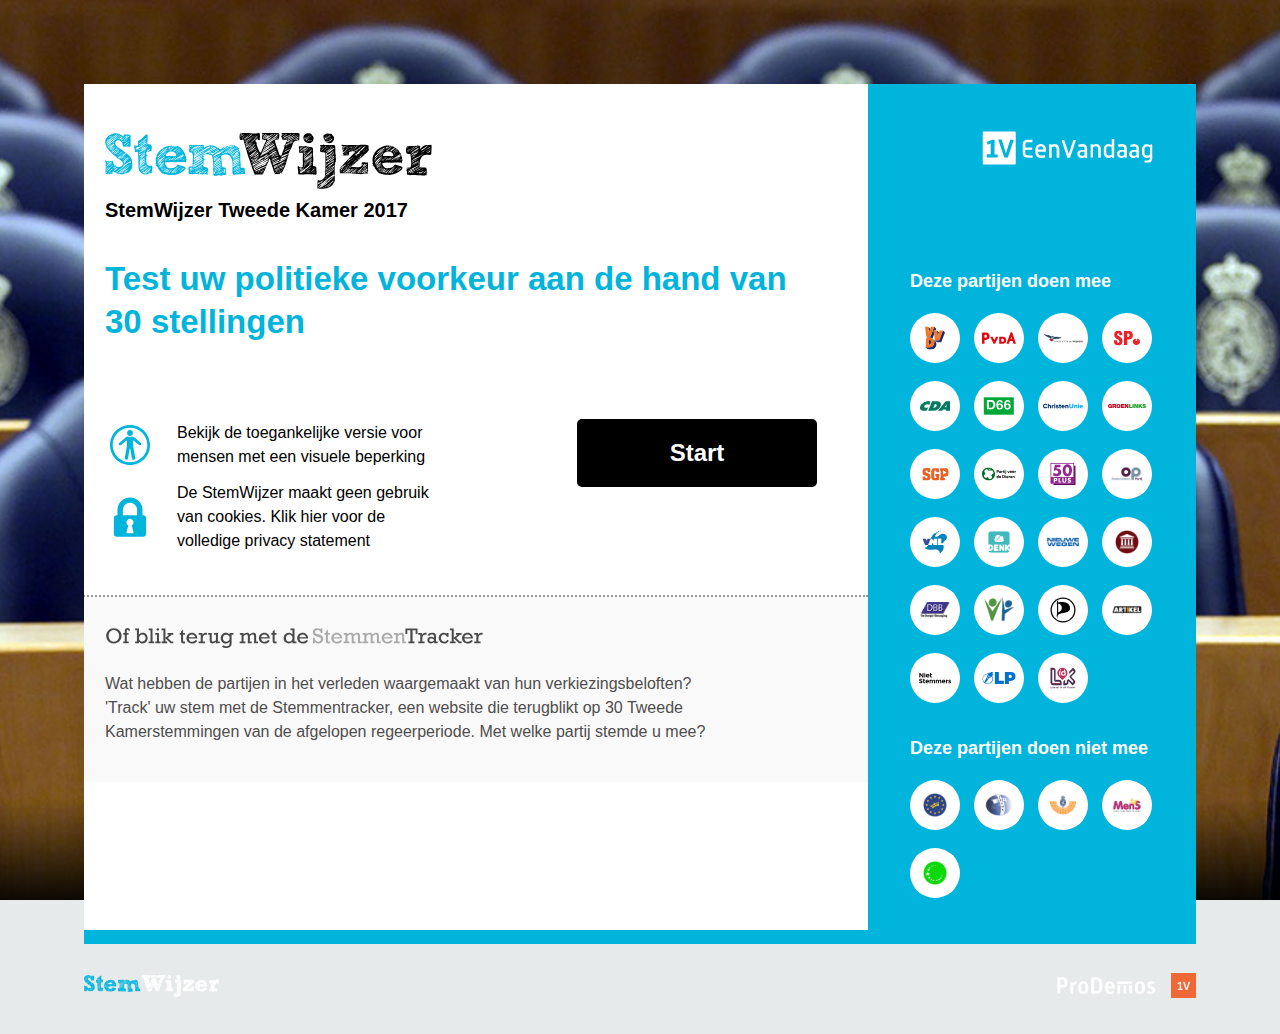
==== commit 9da2d004: "almost finished project" ====
--- a/stemwijzer/index.html
+++ b/stemwijzer/index.html
@@ -196,90 +196,104 @@
         </div>
         <!-- Statement -->
         <div id="statements" data-section-name="statements" class="section active">
+            <div class="application__navigation">
+                <button class="btn btn--navigation btn--back" onclick="goBack()"></button>
+            </div>
             <div class="statement js-statement" data-screen-id="29">
                 <div class="statement__wrapper">
                     <h1 class="statement__title focused" tabindex="0" id="title"></h1>
                     <p class="statement__description" id="statement"></p>
                 </div>
-                <details class="statement__opinions js-parties-opinions" open="">
+                <details class="statement__opinions js-parties-opinions">
                     <summary class="opinions__title">Wat vinden de partijen?</summary>
                     <div class="opinions__wrapper">
                         <div class="opinion opinion--agree">
                             <h3 class="opinion__subtitle">Eens</h3>
-                            <div id="opinionAgree">
-                                <!-- <details class="opinion__party">
-                                    <summary class="party__title">D66</summary>
-                                    <p class="party__description">"D66 wil meer Europese Defensiesamenwerking. Ons streven voor de lange termijn is een Europese krijgsmacht. Met een vijandig Rusland en terreurorganisatie ISIS aan onze buitengrenzen heeft de EU dat ook nodig. Een Europese krijgsmacht is ook veel goedkoper dan wanneer ieder land alles zelf doet."</p>
-                                </details> -->
-                            </div>
+                            <div id="opinionAgree"></div>
                         </div>
                         <div class="opinion opinion--neither">
                             <h3 class="opinion__subtitle">Geen van beide</h3>
-                            <div id="opinionAmbivalent">
-                                <!-- <details class="opinion__party">
-                                    <summary class="party__title">Niet Stemmers</summary>
-                                    <p class="party__description">Geen toelichting gegeven</p>
-                                </details> -->
-                            </div>
+                            <div id="opinionAmbivalent"></div>
                         </div>
                         <div class="opinion opinion--disagree">
                             <h3 class="opinion__subtitle">Oneens</h3>
-                            <div id="opinionContra">
-                                <!-- <details class="opinion__party">
-                                    <summary class="party__title">VVD</summary>
-                                    <p class="party__description">"Nederland moet zeggenschap houden over het eigen leger. Wij zijn daarom tegen een Europees leger. Wel is het goed om afspraken te maken over bijvoorbeeld gezamenlijke investeringen. "</p>
-                                </details> -->
-                            </div>
+                            <div id="opinionContra"></div>
                         </div>
                     </div>
                 </details>
                 <div class="statement__actions">
-                    <button class="btn btn--big btn--black btn--answer js-button-answer" data-position="1" onclick="awnser(3)">Eens</button>
-                    <button class="btn btn--big btn--black btn--answer js-button-answer" data-position="0" onclick="awnser(2)">Geen van beide</button>
-                    <button class="btn btn--big btn--black btn--answer js-button-answer" data-position="-1" onclick="awnser(1)">Oneens</button>
-                    <button class="btn btn--big btn--skip" data-position="-2">
-                    <span class="btn__skip--desktop" onclick="awnser()">Sla deze vraag over</span>
+                    <button class="btn btn--big btn--black btn--answer js-button-answer" data-position="1" id="agree" onclick="anwser('pro')">Eens</button>
+                    <button class="btn btn--big btn--black btn--answer js-button-answer" data-position="0" id="none" onclick="anwser('none')">Geen van beide</button>
+                    <button class="btn btn--big btn--black btn--answer js-button-answer" data-position="-1" id="disagree" onclick="anwser('disagree')">Oneens</button>
+                    <button class="btn btn--big btn--skip" data-position="-2" id="skip" onclick="anwser('skip')">
+                    <span class="btn__skip--desktop">Sla deze vraag over</span>
                     <span class="btn__skip--mobile">Swipe om over te slaan</span>
                     </button>
                 </div>
+            </div>
+        </div>
+        <!-- extra weight -->
+        <div class="flex-wrapper" id="extraWeight">
+            <div class="flex-wrapper__content">
+                <div class="content">
+                    <div class="application">
+                        <div class="themes themes--statements">
+                            <div class="themes__wrapper">
+                                <h1 class="themes__title">Zijn er onderwerpen die u extra belangrijk vindt?</h1>
+                                <p class="themes__description">Aangevinkte stellingen tellen extra mee bij het berekenen van het resulaat.</p>
+                            </div>
+                            <div class="themes__actions">
+                                <button class="btn btn--big btn--black btn--continue">Ga verder</button>
+                            </div>
+                            <div class="themes__opinions">
+                                <h2 class="opinions__title">Extra belangrijke onderwerpen</h2>
+                                <ul class="opinions__list js-selection" id="extraWeightOpinion">
+                                </ul>
+                                <div class="themes__actions themes__actions--bottom">
+                                    <button class="btn btn--delete js-delete-selection" data-target="opinions">Verwijder selectie</button>
+                                </div>
+                                <div class="themes__actions themes__actions themes__actions--primary">
+                                    <button class="btn btn--big btn--black btn--continue" onclick="getResult()">Ga verder</button>
+                                </div>
+                            </div>
+                        </div>
+                    </div> 
+                </div> 
             </div>
         </div>
         <!-- Result -->
         <div class="result" id="result">
             <div class="result__header">
-                <h1 class="result__title">Uw mening komt het best overeen met: <span class="title__subtitle js-podium-winner">PvdA</span></h1>
+                <h1 class="result__title">Uw mening komt het best overeen met: <span class="title__subtitle js-podium-winner" id="bestMatch"></span></h1>
                 <div class="result__podium js-podium">
-                    <div class="podium__item js-podium-item" data-party-id="1079" data-party-name="PvdA" style="display: inline-block;">
+                    <div class="podium__item js-podium-item"  style="display: inline-block;">
                         <svg class="podium__figure" version="1.1" viewBox="0 0 160 160">
                             <circle r="79" cy="81" cx="81" stroke-width="1" stroke="#D5D5D5" fill="#E7EAEB"></circle>
                             <circle r="62" cy="81" cx="81" stroke="" fill="#fff"></circle>
-                            <circle class="figure__doughnut js-podium-item-doughnut" data-percentage="53" r="70" cy="81" cx="81" stroke-width="16" stroke="#01B4DC" fill="none"></circle>
+                            <circle class="figure__doughnut js-podium-item-doughnut" data-percentage="" r="70" cy="81" cx="81" stroke-width="16" stroke="#01B4DC" fill="none"></circle>
                         </svg>
-                        <a href="https://www.pvda.nl/verkiezingen/verkiezingsprogramma/"><img class="podium__party" src="logos/pvda.svg" title="PvdA" alt="PvdA"></a>
-                        <span class="figure__caption"><strong><span class=" js-podium-item-percentage">53</span>%</strong>overeenkomst</span>
-                    </div>
-                    <div class="podium__item js-podium-item" data-party-id="1078" data-party-name="VVD" style="display: inline-block;">
+                        <img class="podium__party" id="resultOneImg">
+                        <span class="figure__caption"><strong><span class=" js-podium-item-percentage" id="resultOne"></span>%</strong>overeenkomst</span>
+                    </div>
+                    <div class="podium__item js-podium-item"  style="display: inline-block;">
                         <svg class="podium__figure" version="1.1" viewBox="0 0 160 160">
                             <circle r="79" cy="81" cx="81" stroke-width="1" stroke="#D5D5D5" fill="#E7EAEB"></circle>
                             <circle r="62" cy="81" cx="81" stroke="" fill="#fff"></circle>
-                            <circle class="figure__doughnut js-podium-item-doughnut" data-percentage="50" r="70" cy="81" cx="81" stroke-width="16" stroke="#01B4DC" fill="none"></circle>
+                            <circle class="figure__doughnut js-podium-item-doughnut" data-percentage="" r="70" cy="81" cx="81" stroke-width="16" stroke="#01B4DC" fill="none"></circle>
                         </svg>
-                        <a href="http://vvd.nl"><img class="podium__party" src="logos/vvd.svg" title="VVD" alt="VVD"></a>
-                        <span class="figure__caption"><strong><span class=" js-podium-item-percentage">50</span>%</strong>overeenkomst</span>
-                    </div>
-                    <div class="podium__item js-podium-item" data-party-id="1082" data-party-name="SGP" style="display: inline-block;">
+                        <img class="podium__party" id="resultTwoImg">
+                        <span class="figure__caption"><strong><span class=" js-podium-item-percentage" id="resultTwo"></span>%</strong>overeenkomst</span>
+                    </div>
+                    <div class="podium__item js-podium-item"  style="display: inline-block;">
                         <svg class="podium__figure" version="1.1" viewBox="0 0 160 160">
                             <circle r="79" cy="81" cx="81" stroke-width="1" stroke="#D5D5D5" fill="#E7EAEB"></circle>
                             <circle r="62" cy="81" cx="81" stroke="" fill="#fff"></circle>
-                            <circle class="figure__doughnut js-podium-item-doughnut" data-percentage="50" r="70" cy="81" cx="81" stroke-width="16" stroke="#01B4DC" fill="none"></circle>
+                            <circle class="figure__doughnut js-podium-item-doughnut"  data-percentage="" r="70" cy="81" cx="81" stroke-width="16" stroke="#01B4DC" fill="none"></circle>
                         </svg>
-                        <a href="https://www.sgp.nl/"><img class="podium__party" src="logos/sgp.svg" title="SGP" alt="SGP"></a>
-                        <span class="figure__caption"><strong><span class=" js-podium-item-percentage">50</span>%</strong>overeenkomst</span>
-                    </div>
-                    <div class="podium__item js-podium-item" data-party-id="1100" data-party-name="Lokaal in de Kamer" style="display: none;">
-                    </div>
-                </div>
-                <button class="btn btn--black btn--two-rows btn--compare-top">Vergelijk uw mening <span class="btn__subtitle">met deze partijen</span></button>
+                        <img class="podium__party" id="resultThreeImg">
+                        <span class="figure__caption"><strong><span class=" js-podium-item-percentage" id="resultThree"></span>%</strong>overeenkomst</span>
+                    </div>
+                </div>
             </div>
         </div>
         <div class="footer">
--- a/stemwijzer/public/css/style.css
+++ b/stemwijzer/public/css/style.css
@@ -1,7 +1,16 @@
 #result {
     display: none;
 }
+
 #statements {
     background-color: #ffffff;
     display: none;
+}
+
+#extraWeight {
+    display: none;
+}
+
+.application__navigation {
+    padding: 14px
 }